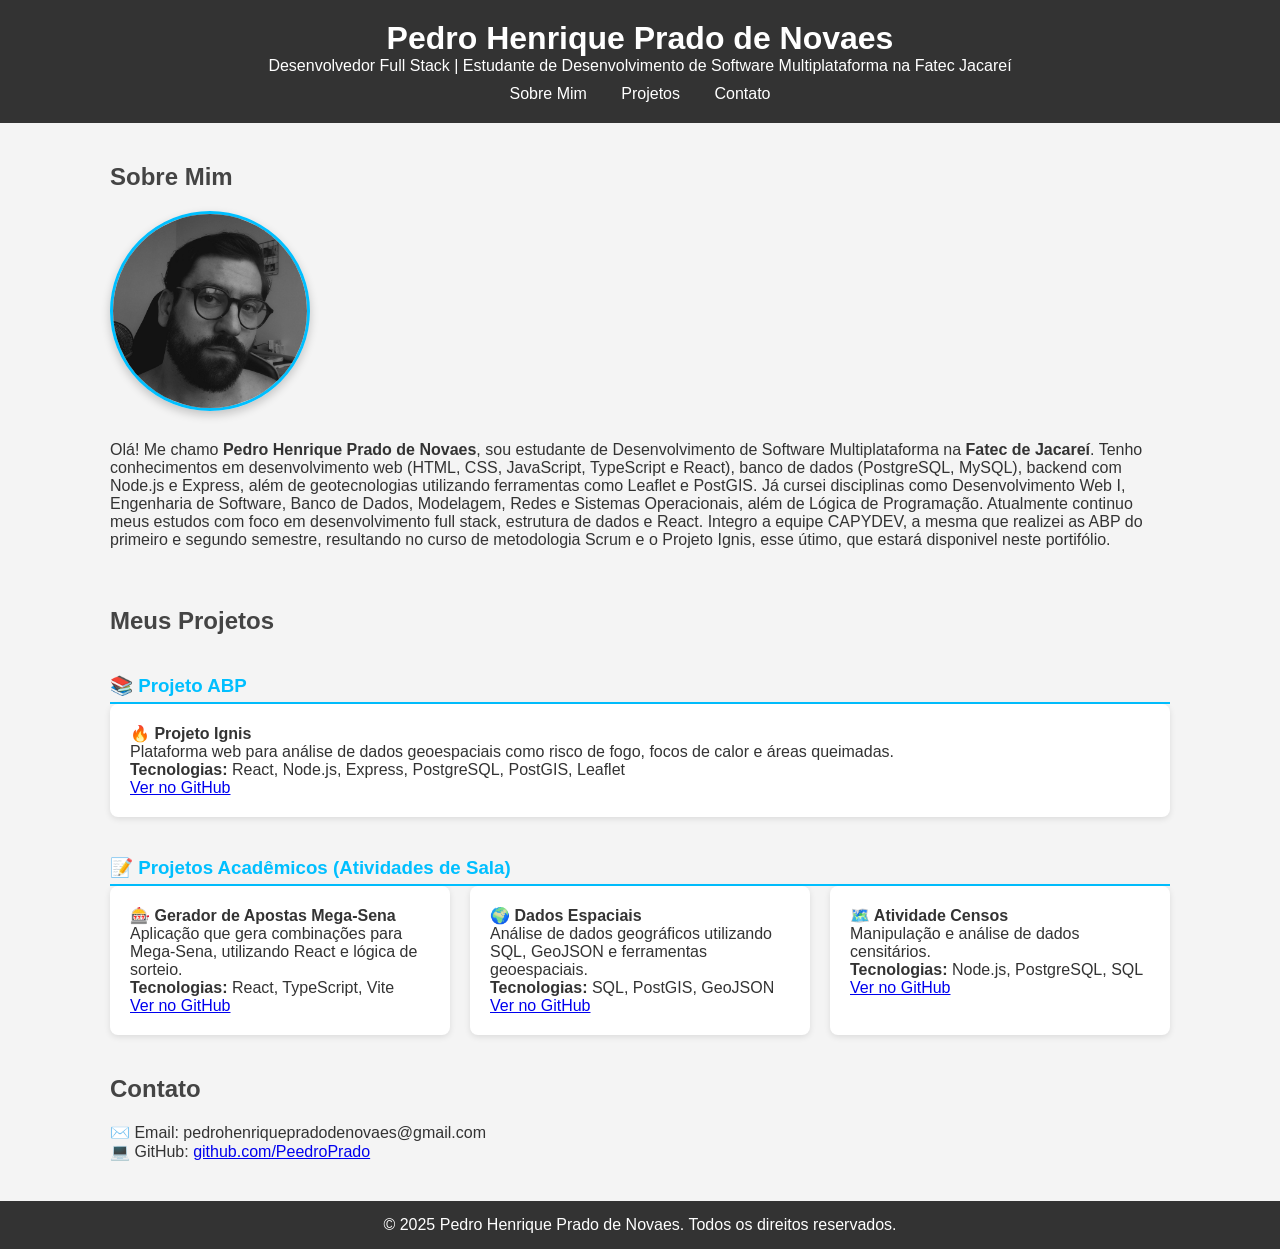
==== docs/src/index.html @ 32a962c7 "Add files via upload" ====
<!DOCTYPE html>
<html lang="pt-br">
<head>
    <meta charset="UTF-8">
    <meta name="viewport" content="width=device-width, initial-scale=1.0">
    <title>Portfólio - Pedro Henrique Prado</title>
    <link rel="stylesheet" href="style.css">
</head>
<body>

    <header>
        <div class="container">
            <h1>Pedro Henrique Prado de Novaes</h1>
            <p>Desenvolvedor Full Stack | Estudante de Desenvolvimento de Software Multiplataforma na Fatec Jacareí</p>
            <nav>
                <ul>
                    <li><a href="#sobre">Sobre Mim</a></li>
                    <li><a href="#projetos">Projetos</a></li>
                    <li><a href="#contato">Contato</a></li>
                </ul>
            </nav>
        </div>
    </header>

    <section id="sobre" class="container">
    <h2>Sobre Mim</h2>
    <div class="sobre-content">
        <img src="../imagens/pedro.jpg" alt="Foto de Pedro Henrique Prado" class="minha-foto">
        <div>
            <p>
                Olá! Me chamo <strong>Pedro Henrique Prado de Novaes</strong>, sou estudante de Desenvolvimento de Software Multiplataforma na <strong>Fatec de Jacareí</strong>.
                Tenho conhecimentos em desenvolvimento web (HTML, CSS, JavaScript, TypeScript e React), banco de dados (PostgreSQL, MySQL), backend com Node.js e Express, além de geotecnologias utilizando ferramentas como Leaflet e PostGIS.
                Já cursei disciplinas como Desenvolvimento Web I, Engenharia de Software, Banco de Dados, Modelagem, Redes e Sistemas Operacionais, além de Lógica de Programação. Atualmente continuo meus estudos com foco em desenvolvimento full stack, estrutura de dados e React.
                Integro a equipe CAPYDEV, a mesma que realizei as ABP do primeiro e segundo semestre, resultando  no curso de metodologia Scrum e o Projeto Ignis, esse útimo, que estará disponivel neste portifólio.
            </p>  
            <br> 
           
        </div>
    </div>
</section>

   <section id="projetos" class="container">
    <h2>Meus Projetos</h2>

    <!-- ABP -->
    <h3>📚 Projeto ABP</h3>
    <div class="projetos-grid">
        <div class="projeto">
            <h4>🔥 Projeto Ignis</h4>
            <p>Plataforma web para análise de dados geoespaciais como risco de fogo, focos de calor e áreas queimadas.</p>
            <p><strong>Tecnologias:</strong> React, Node.js, Express, PostgreSQL, PostGIS, Leaflet</p>
            <a href="https://github.com/Capydev-jac/Projeto-Ignis" target="_blank">Ver no GitHub</a>
        </div>
    </div>

    <!-- Projetos Acadêmicos - Atividades -->
    <h3>📝 Projetos Acadêmicos (Atividades de Sala)</h3>
    <div class="projetos-grid">
        <div class="projeto">
            <h4>🎰 Gerador de Apostas Mega-Sena</h4>
            <p>Aplicação que gera combinações para Mega-Sena, utilizando React e lógica de sorteio.</p>
            <p><strong>Tecnologias:</strong> React, TypeScript, Vite</p>
            <a href="https://github.com/PeedroPrado/ServerHTTP/tree/main/megasena" target="_blank">Ver no GitHub</a>
        </div>

        <div class="projeto">
            <h4>🌍 Dados Espaciais</h4>
            <p>Análise de dados geográficos utilizando SQL, GeoJSON e ferramentas geoespaciais.</p>
            <p><strong>Tecnologias:</strong> SQL, PostGIS, GeoJSON</p>
            <a href="https://github.com/PeedroPrado/DadosEspaciais" target="_blank">Ver no GitHub</a>
        </div>

        <div class="projeto">
            <h4>🗺️ Atividade Censos</h4>
            <p>Manipulação e análise de dados censitários.</p>
            <p><strong>Tecnologias:</strong> Node.js, PostgreSQL, SQL</p>
            <a href="https://github.com/PeedroPrado/Censos" target="_blank">Ver no GitHub</a>
        </div>
    </div>
</section>

    <section id="contato" class="container">
        <h2>Contato</h2>
        <p>✉️ Email: pedrohenriquepradodenovaes@gmail.com</p>
        <p>💻 GitHub: <a href="https://github.com/PeedroPrado" target="_blank">github.com/PeedroPrado</a></p>
    </section>

    <footer>
        <p>&copy; 2025 Pedro Henrique Prado de Novaes. Todos os direitos reservados.</p>
    </footer>

    <script src="script.js"></script>
</body>
</html>
---- docs/src/style.css ----
* {
    margin: 0;
    padding: 0;
    box-sizing: border-box;
}

body {
    font-family: Arial, sans-serif;
    background-color: #f4f4f4;
    color: #333;
}

header {
    background-color: #333;
    color: white;
    padding: 20px 0;
}

header .container {
    max-width: 1100px;
    margin: 0 auto;
    text-align: center;
}

nav ul {
    list-style: none;
    margin-top: 10px;
}

nav ul li {
    display: inline;
    margin: 0 15px;
}

nav ul li a {
    color: white;
    text-decoration: none;
}

nav ul li a:hover {
    text-decoration: underline;
}

.container {
    max-width: 1100px;
    margin: 40px auto;
    padding: 0 20px;
}

h2 {
    margin-bottom: 20px;
    color: #444;
}

.projetos-grid {
    display: grid;
    grid-template-columns: repeat(auto-fit, minmax(280px, 1fr));
    gap: 20px;
}

.projeto {
    background-color: white;
    padding: 20px;
    border-radius: 8px;
    box-shadow: 0 2px 6px rgba(0,0,0,0.1);
}

footer {
    background-color: #333;
    color: white;
    text-align: center;
    padding: 15px 0;
    margin-top: 40px;
}
.sobre-content {
    display: flex;
    align-items: center;
    gap: 30px;
    flex-wrap: wrap;
}

.minha-foto {
    width: 200px;
    height: 200px;
    border-radius: 100%;
    object-fit: cover;
    border: 3px solid #00bfff;
    box-shadow: 0 4px 10px rgba(0,0,0,0.2);
}
#projetos h3 {
    margin-top: 40px;
    color: #00bfff;
    border-bottom: 2px solid #00bfff;
    padding-bottom: 5px;
}
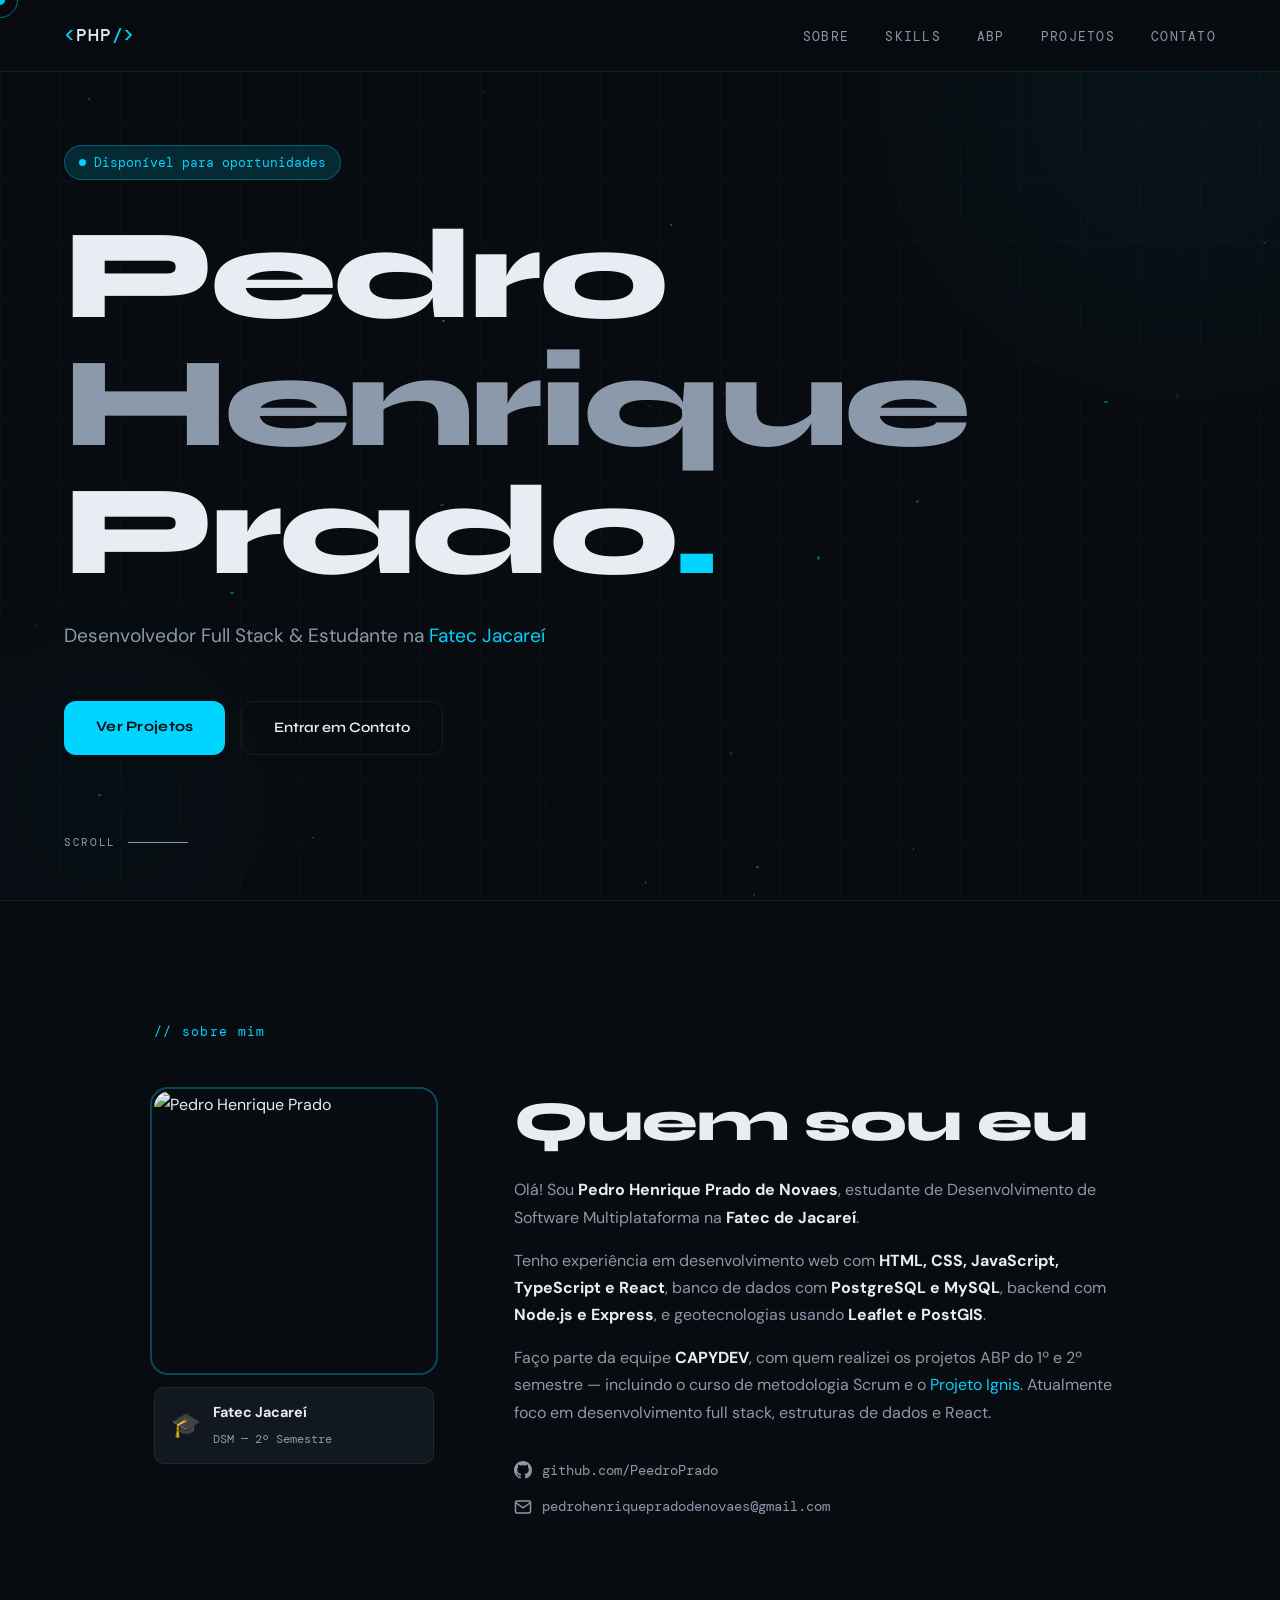
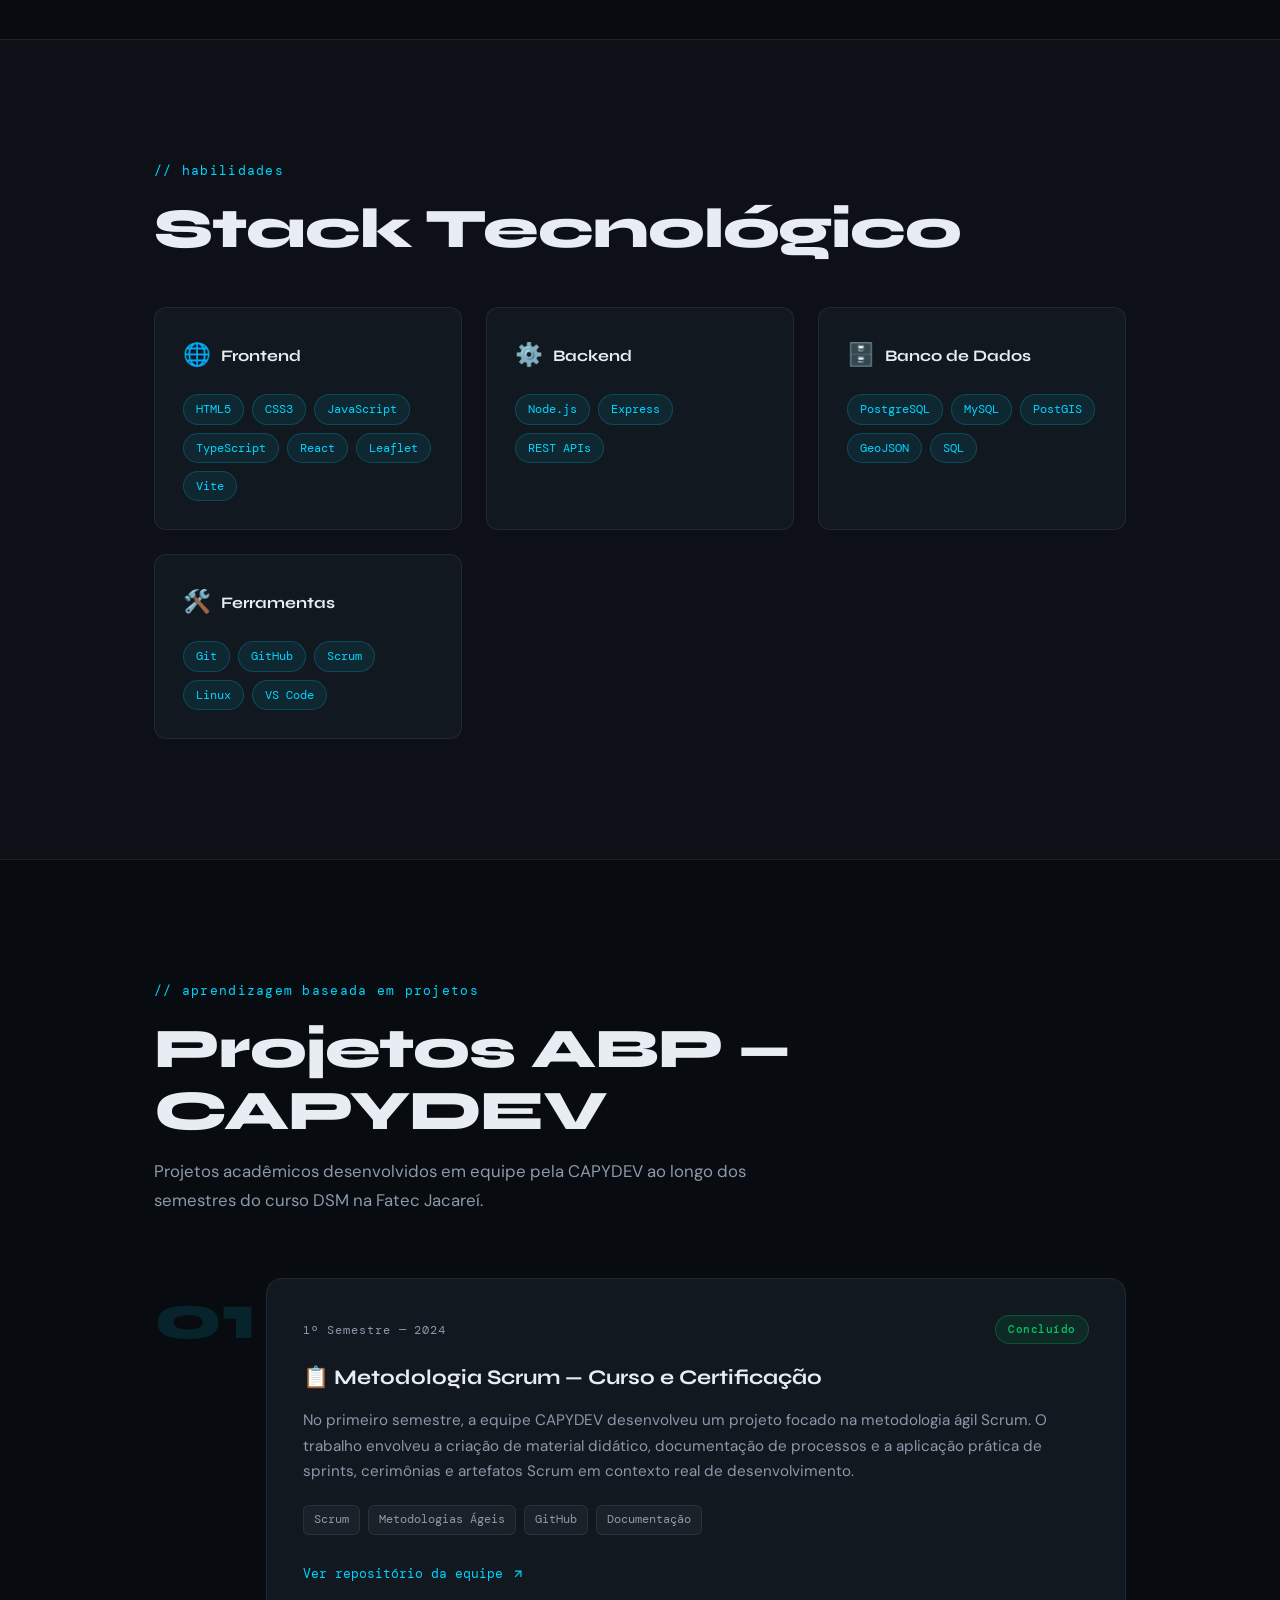
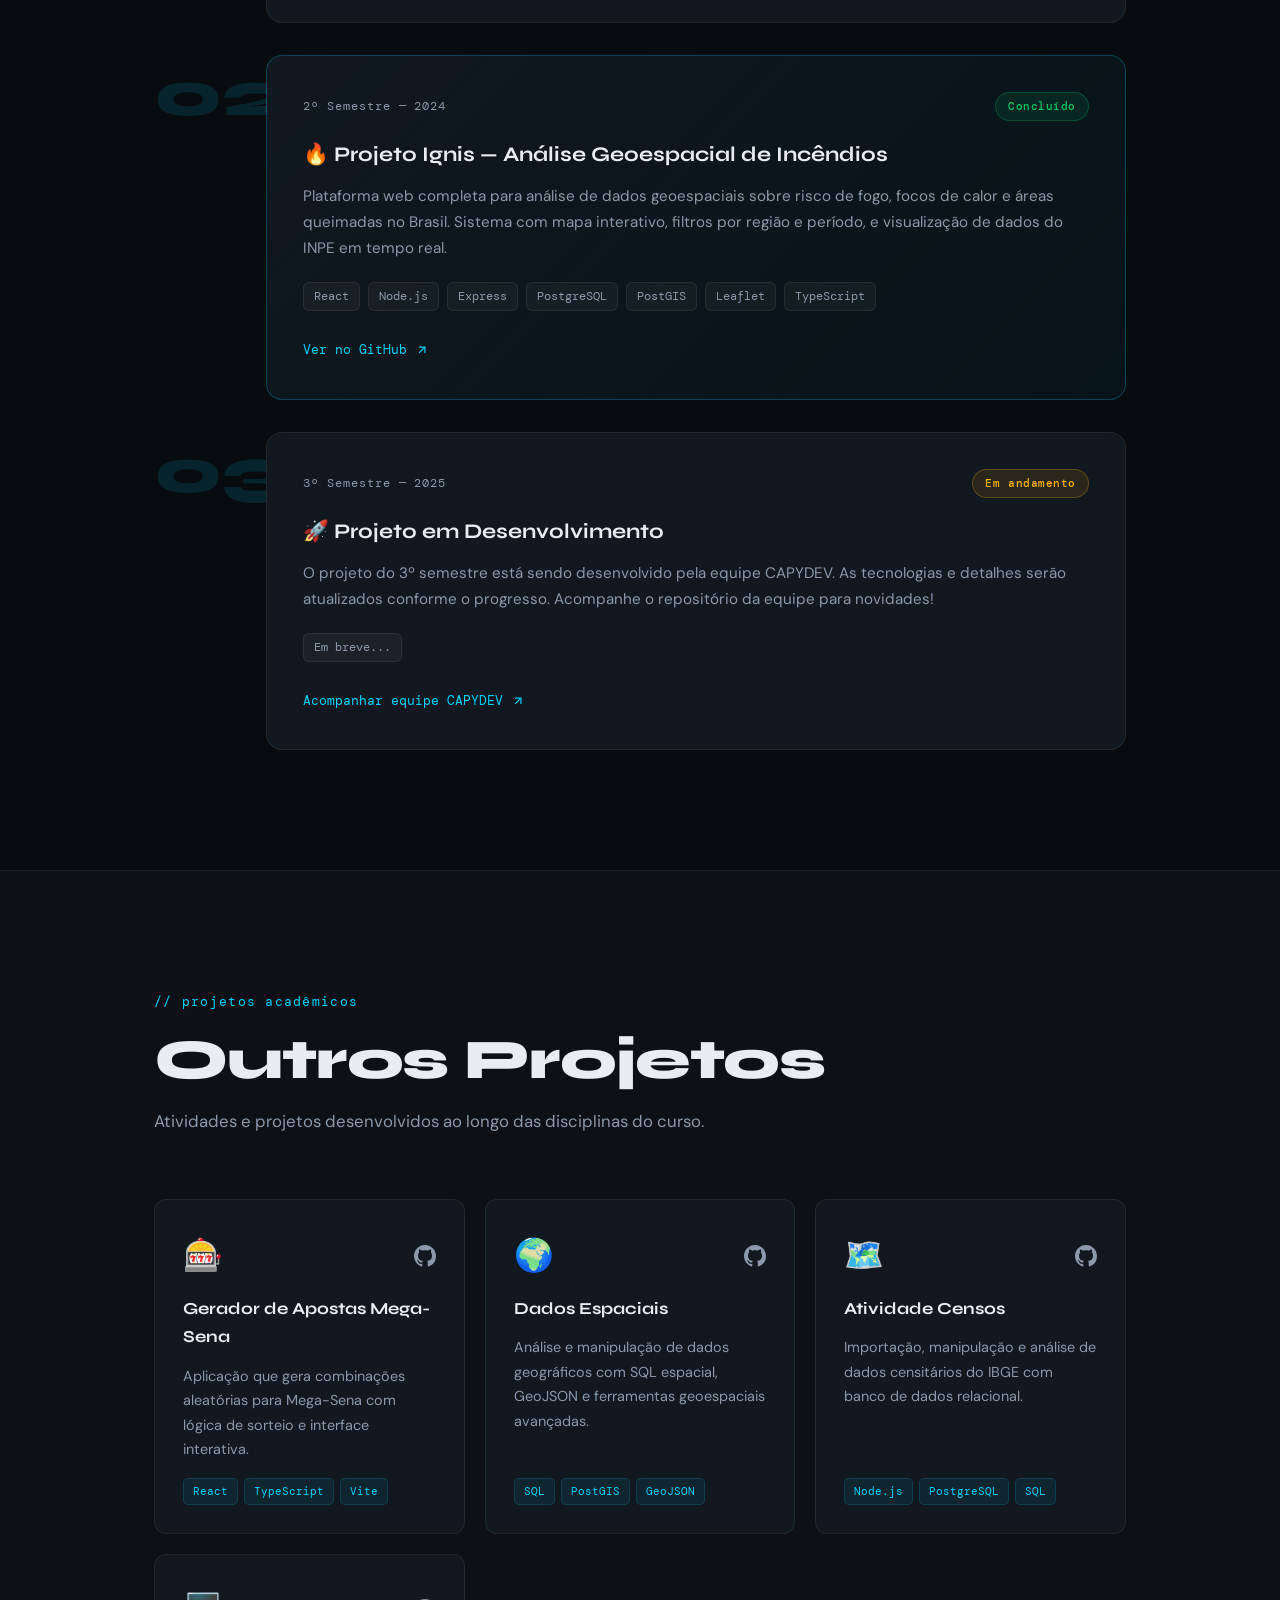
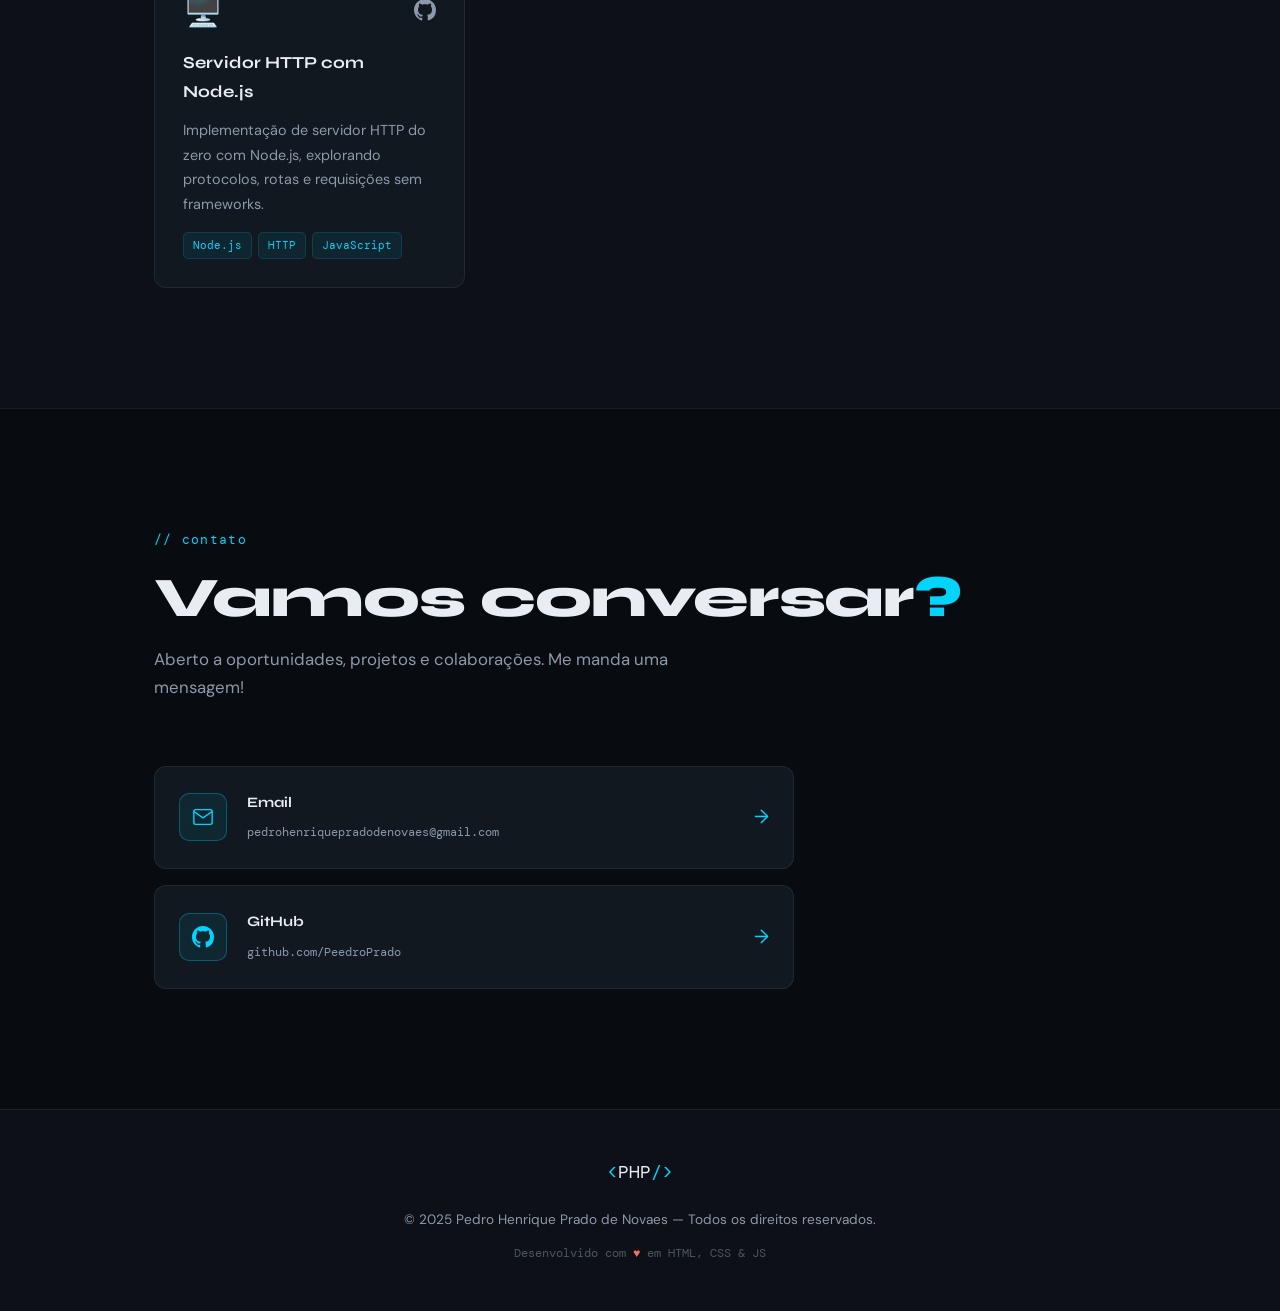
==== commit 8fd80afa: "Add files via upload" ====
--- a/docs/src/index.html
+++ b/docs/src/index.html
@@ -1,94 +1,400 @@
-<!DOCTYPE html>
-<html lang="pt-br">
-<head>
-    <meta charset="UTF-8">
-    <meta name="viewport" content="width=device-width, initial-scale=1.0">
-    <title>Portfólio - Pedro Henrique Prado</title>
-    <link rel="stylesheet" href="style.css">
-</head>
-<body>
-
-    <header>
-        <div class="container">
-            <h1>Pedro Henrique Prado de Novaes</h1>
-            <p>Desenvolvedor Full Stack | Estudante de Desenvolvimento de Software Multiplataforma na Fatec Jacareí</p>
-            <nav>
-                <ul>
-                    <li><a href="#sobre">Sobre Mim</a></li>
-                    <li><a href="#projetos">Projetos</a></li>
-                    <li><a href="#contato">Contato</a></li>
-                </ul>
-            </nav>
-        </div>
-    </header>
-
-    <section id="sobre" class="container">
-    <h2>Sobre Mim</h2>
-    <div class="sobre-content">
-        <img src="../imagens/pedro.jpg" alt="Foto de Pedro Henrique Prado" class="minha-foto">
-        <div>
-            <p>
-                Olá! Me chamo <strong>Pedro Henrique Prado de Novaes</strong>, sou estudante de Desenvolvimento de Software Multiplataforma na <strong>Fatec de Jacareí</strong>.
-                Tenho conhecimentos em desenvolvimento web (HTML, CSS, JavaScript, TypeScript e React), banco de dados (PostgreSQL, MySQL), backend com Node.js e Express, além de geotecnologias utilizando ferramentas como Leaflet e PostGIS.
-                Já cursei disciplinas como Desenvolvimento Web I, Engenharia de Software, Banco de Dados, Modelagem, Redes e Sistemas Operacionais, além de Lógica de Programação. Atualmente continuo meus estudos com foco em desenvolvimento full stack, estrutura de dados e React.
-                Integro a equipe CAPYDEV, a mesma que realizei as ABP do primeiro e segundo semestre, resultando  no curso de metodologia Scrum e o Projeto Ignis, esse útimo, que estará disponivel neste portifólio.
-            </p>  
-            <br> 
-           
-        </div>
-    </div>
-</section>
-
-   <section id="projetos" class="container">
-    <h2>Meus Projetos</h2>
-
-    <!-- ABP -->
-    <h3>📚 Projeto ABP</h3>
-    <div class="projetos-grid">
-        <div class="projeto">
-            <h4>🔥 Projeto Ignis</h4>
-            <p>Plataforma web para análise de dados geoespaciais como risco de fogo, focos de calor e áreas queimadas.</p>
-            <p><strong>Tecnologias:</strong> React, Node.js, Express, PostgreSQL, PostGIS, Leaflet</p>
-            <a href="https://github.com/Capydev-jac/Projeto-Ignis" target="_blank">Ver no GitHub</a>
-        </div>
-    </div>
-
-    <!-- Projetos Acadêmicos - Atividades -->
-    <h3>📝 Projetos Acadêmicos (Atividades de Sala)</h3>
-    <div class="projetos-grid">
-        <div class="projeto">
-            <h4>🎰 Gerador de Apostas Mega-Sena</h4>
-            <p>Aplicação que gera combinações para Mega-Sena, utilizando React e lógica de sorteio.</p>
-            <p><strong>Tecnologias:</strong> React, TypeScript, Vite</p>
-            <a href="https://github.com/PeedroPrado/ServerHTTP/tree/main/megasena" target="_blank">Ver no GitHub</a>
-        </div>
-
-        <div class="projeto">
-            <h4>🌍 Dados Espaciais</h4>
-            <p>Análise de dados geográficos utilizando SQL, GeoJSON e ferramentas geoespaciais.</p>
-            <p><strong>Tecnologias:</strong> SQL, PostGIS, GeoJSON</p>
-            <a href="https://github.com/PeedroPrado/DadosEspaciais" target="_blank">Ver no GitHub</a>
-        </div>
-
-        <div class="projeto">
-            <h4>🗺️ Atividade Censos</h4>
-            <p>Manipulação e análise de dados censitários.</p>
-            <p><strong>Tecnologias:</strong> Node.js, PostgreSQL, SQL</p>
-            <a href="https://github.com/PeedroPrado/Censos" target="_blank">Ver no GitHub</a>
-        </div>
-    </div>
-</section>
-
-    <section id="contato" class="container">
-        <h2>Contato</h2>
-        <p>✉️ Email: pedrohenriquepradodenovaes@gmail.com</p>
-        <p>💻 GitHub: <a href="https://github.com/PeedroPrado" target="_blank">github.com/PeedroPrado</a></p>
-    </section>
-
-    <footer>
-        <p>&copy; 2025 Pedro Henrique Prado de Novaes. Todos os direitos reservados.</p>
-    </footer>
-
-    <script src="script.js"></script>
-</body>
-</html>
+<!DOCTYPE html>
+<html lang="pt-br">
+<head>
+    <meta charset="UTF-8">
+    <meta name="viewport" content="width=device-width, initial-scale=1.0">
+    <title>Pedro Henrique Prado — Dev Portfolio</title>
+    <link rel="preconnect" href="https://fonts.googleapis.com">
+    <link href="https://fonts.googleapis.com/css2?family=Syne:wght@400;600;700;800&family=DM+Mono:ital,wght@0,400;0,500;1,400&family=DM+Sans:wght@300;400;500&display=swap" rel="stylesheet">
+    <link rel="stylesheet" href="style.css">
+</head>
+<body>
+
+    <!-- Cursor personalizado -->
+    <div class="cursor"></div>
+    <div class="cursor-follower"></div>
+
+    <!-- Navbar -->
+    <nav class="navbar" id="navbar">
+        <div class="nav-logo">
+            <span class="logo-bracket">&lt;</span>PHP<span class="logo-bracket">/&gt;</span>
+        </div>
+        <ul class="nav-links">
+            <li><a href="#sobre" class="nav-link">Sobre</a></li>
+            <li><a href="#habilidades" class="nav-link">Skills</a></li>
+            <li><a href="#abp" class="nav-link">ABP</a></li>
+            <li><a href="#projetos" class="nav-link">Projetos</a></li>
+            <li><a href="#contato" class="nav-link">Contato</a></li>
+        </ul>
+        <button class="menu-toggle" id="menuToggle">
+            <span></span><span></span><span></span>
+        </button>
+    </nav>
+
+    <!-- Hero -->
+    <section class="hero" id="home">
+        <div class="hero-bg">
+            <div class="grid-lines"></div>
+            <div class="glow glow-1"></div>
+            <div class="glow glow-2"></div>
+        </div>
+        <div class="hero-content">
+            <div class="hero-tag reveal">
+                <span class="tag-dot"></span> Disponível para oportunidades
+            </div>
+            <h1 class="hero-title reveal">
+                <span class="line-1">Pedro</span>
+                <span class="line-2">Henrique</span>
+                <span class="line-3">Prado<span class="accent">.</span></span>
+            </h1>
+            <p class="hero-subtitle reveal">
+                Desenvolvedor Full Stack &amp; Estudante na <em>Fatec Jacareí</em>
+            </p>
+            <div class="hero-cta reveal">
+                <a href="#projetos" class="btn-primary">Ver Projetos</a>
+                <a href="#contato" class="btn-secondary">Entrar em Contato</a>
+            </div>
+        </div>
+        <div class="hero-scroll">
+            <span>scroll</span>
+            <div class="scroll-line"></div>
+        </div>
+    </section>
+
+    <!-- Sobre -->
+    <section id="sobre" class="section sobre-section">
+        <div class="container">
+            <div class="section-label reveal">// sobre mim</div>
+            <div class="sobre-grid">
+                <div class="sobre-img-wrapper reveal">
+                    <div class="img-frame">
+                        <img src="imagens/pedro.jpg" alt="Pedro Henrique Prado" class="sobre-foto">
+                        <div class="img-border"></div>
+                    </div>
+                    <div class="sobre-badge">
+                        <span class="badge-icon">🎓</span>
+                        <div>
+                            <strong>Fatec Jacareí</strong>
+                            <small>DSM — 2º Semestre</small>
+                        </div>
+                    </div>
+                </div>
+                <div class="sobre-text reveal">
+                    <h2 class="section-title">Quem sou eu</h2>
+                    <p>
+                        Olá! Sou <strong>Pedro Henrique Prado de Novaes</strong>, estudante de 
+                        Desenvolvimento de Software Multiplataforma na <strong>Fatec de Jacareí</strong>.
+                    </p>
+                    <p>
+                        Tenho experiência em desenvolvimento web com <strong>HTML, CSS, JavaScript, TypeScript e React</strong>, 
+                        banco de dados com <strong>PostgreSQL e MySQL</strong>, backend com <strong>Node.js e Express</strong>, 
+                        e geotecnologias usando <strong>Leaflet e PostGIS</strong>.
+                    </p>
+                    <p>
+                        Faço parte da equipe <strong>CAPYDEV</strong>, com quem realizei os projetos ABP do 
+                        1º e 2º semestre — incluindo o curso de metodologia Scrum e o <em>Projeto Ignis</em>.
+                        Atualmente foco em desenvolvimento full stack, estruturas de dados e React.
+                    </p>
+                    <div class="sobre-links">
+                        <a href="https://github.com/PeedroPrado" target="_blank" class="icon-link">
+                            <svg viewBox="0 0 24 24" fill="currentColor"><path d="M12 0C5.37 0 0 5.37 0 12c0 5.31 3.435 9.795 8.205 11.385.6.105.825-.255.825-.57 0-.285-.015-1.23-.015-2.235-3.015.555-3.795-.735-4.035-1.41-.135-.345-.72-1.41-1.23-1.695-.42-.225-1.02-.78-.015-.795.945-.015 1.62.87 1.845 1.23 1.08 1.815 2.805 1.305 3.495.99.105-.78.42-1.305.765-1.605-2.67-.3-5.46-1.335-5.46-5.925 0-1.305.465-2.385 1.23-3.225-.12-.3-.54-1.53.12-3.18 0 0 1.005-.315 3.3 1.23.96-.27 1.98-.405 3-.405s2.04.135 3 .405c2.295-1.56 3.3-1.23 3.3-1.23.66 1.65.24 2.88.12 3.18.765.84 1.23 1.905 1.23 3.225 0 4.605-2.805 5.625-5.475 5.925.435.375.81 1.095.81 2.22 0 1.605-.015 2.895-.015 3.3 0 .315.225.69.825.57A12.02 12.02 0 0024 12c0-6.63-5.37-12-12-12z"/></svg>
+                            github.com/PeedroPrado
+                        </a>
+                        <a href="mailto:pedrohenriquepradodenovaes@gmail.com" class="icon-link">
+                            <svg viewBox="0 0 24 24" fill="none" stroke="currentColor" stroke-width="2"><path d="M4 4h16c1.1 0 2 .9 2 2v12c0 1.1-.9 2-2 2H4c-1.1 0-2-.9-2-2V6c0-1.1.9-2 2-2z"/><polyline points="22,6 12,13 2,6"/></svg>
+                            pedrohenriquepradodenovaes@gmail.com
+                        </a>
+                    </div>
+                </div>
+            </div>
+        </div>
+    </section>
+
+    <!-- Skills -->
+    <section id="habilidades" class="section skills-section">
+        <div class="container">
+            <div class="section-label reveal">// habilidades</div>
+            <h2 class="section-title reveal">Stack Tecnológico</h2>
+            <div class="skills-grid">
+                <div class="skill-category reveal">
+                    <div class="skill-cat-header">
+                        <span class="skill-cat-icon">🌐</span>
+                        <h3>Frontend</h3>
+                    </div>
+                    <div class="skill-tags">
+                        <span class="skill-tag">HTML5</span>
+                        <span class="skill-tag">CSS3</span>
+                        <span class="skill-tag">JavaScript</span>
+                        <span class="skill-tag">TypeScript</span>
+                        <span class="skill-tag">React</span>
+                        <span class="skill-tag">Leaflet</span>
+                        <span class="skill-tag">Vite</span>
+                    </div>
+                </div>
+                <div class="skill-category reveal">
+                    <div class="skill-cat-header">
+                        <span class="skill-cat-icon">⚙️</span>
+                        <h3>Backend</h3>
+                    </div>
+                    <div class="skill-tags">
+                        <span class="skill-tag">Node.js</span>
+                        <span class="skill-tag">Express</span>
+                        <span class="skill-tag">REST APIs</span>
+                    </div>
+                </div>
+                <div class="skill-category reveal">
+                    <div class="skill-cat-header">
+                        <span class="skill-cat-icon">🗄️</span>
+                        <h3>Banco de Dados</h3>
+                    </div>
+                    <div class="skill-tags">
+                        <span class="skill-tag">PostgreSQL</span>
+                        <span class="skill-tag">MySQL</span>
+                        <span class="skill-tag">PostGIS</span>
+                        <span class="skill-tag">GeoJSON</span>
+                        <span class="skill-tag">SQL</span>
+                    </div>
+                </div>
+                <div class="skill-category reveal">
+                    <div class="skill-cat-header">
+                        <span class="skill-cat-icon">🛠️</span>
+                        <h3>Ferramentas</h3>
+                    </div>
+                    <div class="skill-tags">
+                        <span class="skill-tag">Git</span>
+                        <span class="skill-tag">GitHub</span>
+                        <span class="skill-tag">Scrum</span>
+                        <span class="skill-tag">Linux</span>
+                        <span class="skill-tag">VS Code</span>
+                    </div>
+                </div>
+            </div>
+        </div>
+    </section>
+
+    <!-- ABP -->
+    <section id="abp" class="section abp-section">
+        <div class="container">
+            <div class="section-label reveal">// aprendizagem baseada em projetos</div>
+            <h2 class="section-title reveal">Projetos ABP — CAPYDEV</h2>
+            <p class="section-desc reveal">Projetos acadêmicos desenvolvidos em equipe pela CAPYDEV ao longo dos semestres do curso DSM na Fatec Jacareí.</p>
+
+            <div class="abp-timeline">
+
+                <!-- ABP 1 -->
+                <div class="abp-item reveal">
+                    <div class="abp-number">01</div>
+                    <div class="abp-card">
+                        <div class="abp-card-header">
+                            <div class="abp-semester">1º Semestre — 2024</div>
+                            <div class="abp-status status-done">Concluído</div>
+                        </div>
+                        <h3 class="abp-title">📋 Metodologia Scrum — Curso e Certificação</h3>
+                        <p class="abp-desc">
+                            No primeiro semestre, a equipe CAPYDEV desenvolveu um projeto focado na metodologia ágil Scrum. 
+                            O trabalho envolveu a criação de material didático, documentação de processos e a aplicação prática 
+                            de sprints, cerimônias e artefatos Scrum em contexto real de desenvolvimento.
+                        </p>
+                        <div class="abp-tech">
+                            <span>Scrum</span>
+                            <span>Metodologias Ágeis</span>
+                            <span>GitHub</span>
+                            <span>Documentação</span>
+                        </div>
+                        <a href="https://github.com/Capydev-jac" target="_blank" class="abp-link">
+                            Ver repositório da equipe
+                            <svg viewBox="0 0 24 24" fill="none" stroke="currentColor" stroke-width="2"><line x1="7" y1="17" x2="17" y2="7"/><polyline points="7 7 17 7 17 17"/></svg>
+                        </a>
+                    </div>
+                </div>
+
+                <!-- ABP 2 -->
+                <div class="abp-item reveal">
+                    <div class="abp-number">02</div>
+                    <div class="abp-card abp-featured">
+                        <div class="abp-card-header">
+                            <div class="abp-semester">2º Semestre — 2024</div>
+                            <div class="abp-status status-done">Concluído</div>
+                        </div>
+                        <h3 class="abp-title">🔥 Projeto Ignis — Análise Geoespacial de Incêndios</h3>
+                        <p class="abp-desc">
+                            Plataforma web completa para análise de dados geoespaciais sobre risco de fogo, focos de calor 
+                            e áreas queimadas no Brasil. Sistema com mapa interativo, filtros por região e período, 
+                            e visualização de dados do INPE em tempo real.
+                        </p>
+                        <div class="abp-tech">
+                            <span>React</span>
+                            <span>Node.js</span>
+                            <span>Express</span>
+                            <span>PostgreSQL</span>
+                            <span>PostGIS</span>
+                            <span>Leaflet</span>
+                            <span>TypeScript</span>
+                        </div>
+                        <a href="https://github.com/Capydev-jac/Projeto-Ignis" target="_blank" class="abp-link">
+                            Ver no GitHub
+                            <svg viewBox="0 0 24 24" fill="none" stroke="currentColor" stroke-width="2"><line x1="7" y1="17" x2="17" y2="7"/><polyline points="7 7 17 7 17 17"/></svg>
+                        </a>
+                    </div>
+                </div>
+
+                <!-- ABP 3 -->
+                <div class="abp-item reveal">
+                    <div class="abp-number">03</div>
+                    <div class="abp-card">
+                        <div class="abp-card-header">
+                            <div class="abp-semester">3º Semestre — 2025</div>
+                            <div class="abp-status status-progress">Em andamento</div>
+                        </div>
+                        <h3 class="abp-title">🚀 Projeto em Desenvolvimento</h3>
+                        <p class="abp-desc">
+                            O projeto do 3º semestre está sendo desenvolvido pela equipe CAPYDEV. 
+                            As tecnologias e detalhes serão atualizados conforme o progresso. 
+                            Acompanhe o repositório da equipe para novidades!
+                        </p>
+                        <div class="abp-tech">
+                            <span>Em breve...</span>
+                        </div>
+                        <a href="https://github.com/Capydev-jac" target="_blank" class="abp-link">
+                            Acompanhar equipe CAPYDEV
+                            <svg viewBox="0 0 24 24" fill="none" stroke="currentColor" stroke-width="2"><line x1="7" y1="17" x2="17" y2="7"/><polyline points="7 7 17 7 17 17"/></svg>
+                        </a>
+                    </div>
+                </div>
+
+            </div>
+        </div>
+    </section>
+
+    <!-- Outros Projetos -->
+    <section id="projetos" class="section projetos-section">
+        <div class="container">
+            <div class="section-label reveal">// projetos acadêmicos</div>
+            <h2 class="section-title reveal">Outros Projetos</h2>
+            <p class="section-desc reveal">Atividades e projetos desenvolvidos ao longo das disciplinas do curso.</p>
+
+            <div class="projetos-grid">
+
+                <div class="projeto-card reveal">
+                    <div class="projeto-card-top">
+                        <span class="projeto-icon">🎰</span>
+                        <div class="projeto-links">
+                            <a href="https://github.com/PeedroPrado/ServerHTTP/tree/main/megasena" target="_blank" title="GitHub">
+                                <svg viewBox="0 0 24 24" fill="currentColor"><path d="M12 0C5.37 0 0 5.37 0 12c0 5.31 3.435 9.795 8.205 11.385.6.105.825-.255.825-.57 0-.285-.015-1.23-.015-2.235-3.015.555-3.795-.735-4.035-1.41-.135-.345-.72-1.41-1.23-1.695-.42-.225-1.02-.78-.015-.795.945-.015 1.62.87 1.845 1.23 1.08 1.815 2.805 1.305 3.495.99.105-.78.42-1.305.765-1.605-2.67-.3-5.46-1.335-5.46-5.925 0-1.305.465-2.385 1.23-3.225-.12-.3-.54-1.53.12-3.18 0 0 1.005-.315 3.3 1.23.96-.27 1.98-.405 3-.405s2.04.135 3 .405c2.295-1.56 3.3-1.23 3.3-1.23.66 1.65.24 2.88.12 3.18.765.84 1.23 1.905 1.23 3.225 0 4.605-2.805 5.625-5.475 5.925.435.375.81 1.095.81 2.22 0 1.605-.015 2.895-.015 3.3 0 .315.225.69.825.57A12.02 12.02 0 0024 12c0-6.63-5.37-12-12-12z"/></svg>
+                            </a>
+                        </div>
+                    </div>
+                    <h3>Gerador de Apostas Mega-Sena</h3>
+                    <p>Aplicação que gera combinações aleatórias para Mega-Sena com lógica de sorteio e interface interativa.</p>
+                    <div class="projeto-tech">
+                        <span>React</span>
+                        <span>TypeScript</span>
+                        <span>Vite</span>
+                    </div>
+                </div>
+
+                <div class="projeto-card reveal">
+                    <div class="projeto-card-top">
+                        <span class="projeto-icon">🌍</span>
+                        <div class="projeto-links">
+                            <a href="https://github.com/PeedroPrado/DadosEspaciais" target="_blank" title="GitHub">
+                                <svg viewBox="0 0 24 24" fill="currentColor"><path d="M12 0C5.37 0 0 5.37 0 12c0 5.31 3.435 9.795 8.205 11.385.6.105.825-.255.825-.57 0-.285-.015-1.23-.015-2.235-3.015.555-3.795-.735-4.035-1.41-.135-.345-.72-1.41-1.23-1.695-.42-.225-1.02-.78-.015-.795.945-.015 1.62.87 1.845 1.23 1.08 1.815 2.805 1.305 3.495.99.105-.78.42-1.305.765-1.605-2.67-.3-5.46-1.335-5.46-5.925 0-1.305.465-2.385 1.23-3.225-.12-.3-.54-1.53.12-3.18 0 0 1.005-.315 3.3 1.23.96-.27 1.98-.405 3-.405s2.04.135 3 .405c2.295-1.56 3.3-1.23 3.3-1.23.66 1.65.24 2.88.12 3.18.765.84 1.23 1.905 1.23 3.225 0 4.605-2.805 5.625-5.475 5.925.435.375.81 1.095.81 2.22 0 1.605-.015 2.895-.015 3.3 0 .315.225.69.825.57A12.02 12.02 0 0024 12c0-6.63-5.37-12-12-12z"/></svg>
+                            </a>
+                        </div>
+                    </div>
+                    <h3>Dados Espaciais</h3>
+                    <p>Análise e manipulação de dados geográficos com SQL espacial, GeoJSON e ferramentas geoespaciais avançadas.</p>
+                    <div class="projeto-tech">
+                        <span>SQL</span>
+                        <span>PostGIS</span>
+                        <span>GeoJSON</span>
+                    </div>
+                </div>
+
+                <div class="projeto-card reveal">
+                    <div class="projeto-card-top">
+                        <span class="projeto-icon">🗺️</span>
+                        <div class="projeto-links">
+                            <a href="https://github.com/PeedroPrado/Censos" target="_blank" title="GitHub">
+                                <svg viewBox="0 0 24 24" fill="currentColor"><path d="M12 0C5.37 0 0 5.37 0 12c0 5.31 3.435 9.795 8.205 11.385.6.105.825-.255.825-.57 0-.285-.015-1.23-.015-2.235-3.015.555-3.795-.735-4.035-1.41-.135-.345-.72-1.41-1.23-1.695-.42-.225-1.02-.78-.015-.795.945-.015 1.62.87 1.845 1.23 1.08 1.815 2.805 1.305 3.495.99.105-.78.42-1.305.765-1.605-2.67-.3-5.46-1.335-5.46-5.925 0-1.305.465-2.385 1.23-3.225-.12-.3-.54-1.53.12-3.18 0 0 1.005-.315 3.3 1.23.96-.27 1.98-.405 3-.405s2.04.135 3 .405c2.295-1.56 3.3-1.23 3.3-1.23.66 1.65.24 2.88.12 3.18.765.84 1.23 1.905 1.23 3.225 0 4.605-2.805 5.625-5.475 5.925.435.375.81 1.095.81 2.22 0 1.605-.015 2.895-.015 3.3 0 .315.225.69.825.57A12.02 12.02 0 0024 12c0-6.63-5.37-12-12-12z"/></svg>
+                            </a>
+                        </div>
+                    </div>
+                    <h3>Atividade Censos</h3>
+                    <p>Importação, manipulação e análise de dados censitários do IBGE com banco de dados relacional.</p>
+                    <div class="projeto-tech">
+                        <span>Node.js</span>
+                        <span>PostgreSQL</span>
+                        <span>SQL</span>
+                    </div>
+                </div>
+
+                <div class="projeto-card reveal">
+                    <div class="projeto-card-top">
+                        <span class="projeto-icon">🖥️</span>
+                        <div class="projeto-links">
+                            <a href="https://github.com/PeedroPrado" target="_blank" title="GitHub">
+                                <svg viewBox="0 0 24 24" fill="currentColor"><path d="M12 0C5.37 0 0 5.37 0 12c0 5.31 3.435 9.795 8.205 11.385.6.105.825-.255.825-.57 0-.285-.015-1.23-.015-2.235-3.015.555-3.795-.735-4.035-1.41-.135-.345-.72-1.41-1.23-1.695-.42-.225-1.02-.78-.015-.795.945-.015 1.62.87 1.845 1.23 1.08 1.815 2.805 1.305 3.495.99.105-.78.42-1.305.765-1.605-2.67-.3-5.46-1.335-5.46-5.925 0-1.305.465-2.385 1.23-3.225-.12-.3-.54-1.53.12-3.18 0 0 1.005-.315 3.3 1.23.96-.27 1.98-.405 3-.405s2.04.135 3 .405c2.295-1.56 3.3-1.23 3.3-1.23.66 1.65.24 2.88.12 3.18.765.84 1.23 1.905 1.23 3.225 0 4.605-2.805 5.625-5.475 5.925.435.375.81 1.095.81 2.22 0 1.605-.015 2.895-.015 3.3 0 .315.225.69.825.57A12.02 12.02 0 0024 12c0-6.63-5.37-12-12-12z"/></svg>
+                            </a>
+                        </div>
+                    </div>
+                    <h3>Servidor HTTP com Node.js</h3>
+                    <p>Implementação de servidor HTTP do zero com Node.js, explorando protocolos, rotas e requisições sem frameworks.</p>
+                    <div class="projeto-tech">
+                        <span>Node.js</span>
+                        <span>HTTP</span>
+                        <span>JavaScript</span>
+                    </div>
+                </div>
+
+            </div>
+        </div>
+    </section>
+
+    <!-- Contato -->
+    <section id="contato" class="section contato-section">
+        <div class="container">
+            <div class="section-label reveal">// contato</div>
+            <h2 class="section-title reveal">Vamos conversar<span class="accent">?</span></h2>
+            <p class="section-desc reveal">Aberto a oportunidades, projetos e colaborações. Me manda uma mensagem!</p>
+            <div class="contato-cards reveal">
+                <a href="mailto:pedrohenriquepradodenovaes@gmail.com" class="contato-card">
+                    <div class="contato-icon">
+                        <svg viewBox="0 0 24 24" fill="none" stroke="currentColor" stroke-width="1.5"><path d="M4 4h16c1.1 0 2 .9 2 2v12c0 1.1-.9 2-2 2H4c-1.1 0-2-.9-2-2V6c0-1.1.9-2 2-2z"/><polyline points="22,6 12,13 2,6"/></svg>
+                    </div>
+                    <div>
+                        <strong>Email</strong>
+                        <span>pedrohenriquepradodenovaes@gmail.com</span>
+                    </div>
+                    <div class="contato-arrow">→</div>
+                </a>
+                <a href="https://github.com/PeedroPrado" target="_blank" class="contato-card">
+                    <div class="contato-icon">
+                        <svg viewBox="0 0 24 24" fill="currentColor"><path d="M12 0C5.37 0 0 5.37 0 12c0 5.31 3.435 9.795 8.205 11.385.6.105.825-.255.825-.57 0-.285-.015-1.23-.015-2.235-3.015.555-3.795-.735-4.035-1.41-.135-.345-.72-1.41-1.23-1.695-.42-.225-1.02-.78-.015-.795.945-.015 1.62.87 1.845 1.23 1.08 1.815 2.805 1.305 3.495.99.105-.78.42-1.305.765-1.605-2.67-.3-5.46-1.335-5.46-5.925 0-1.305.465-2.385 1.23-3.225-.12-.3-.54-1.53.12-3.18 0 0 1.005-.315 3.3 1.23.96-.27 1.98-.405 3-.405s2.04.135 3 .405c2.295-1.56 3.3-1.23 3.3-1.23.66 1.65.24 2.88.12 3.18.765.84 1.23 1.905 1.23 3.225 0 4.605-2.805 5.625-5.475 5.925.435.375.81 1.095.81 2.22 0 1.605-.015 2.895-.015 3.3 0 .315.225.69.825.57A12.02 12.02 0 0024 12c0-6.63-5.37-12-12-12z"/></svg>
+                    </div>
+                    <div>
+                        <strong>GitHub</strong>
+                        <span>github.com/PeedroPrado</span>
+                    </div>
+                    <div class="contato-arrow">→</div>
+                </a>
+            </div>
+        </div>
+    </section>
+
+    <!-- Footer -->
+    <footer class="footer">
+        <div class="container">
+            <div class="footer-content">
+                <div class="footer-logo">
+                    <span class="logo-bracket">&lt;</span>PHP<span class="logo-bracket">/&gt;</span>
+                </div>
+                <p>© 2025 Pedro Henrique Prado de Novaes — Todos os direitos reservados.</p>
+                <p class="footer-built">Desenvolvido com <span class="heart">♥</span> em HTML, CSS &amp; JS</p>
+            </div>
+        </div>
+    </footer>
+
+    <script src="script.js"></script>
+</body>
+</html>
--- a/docs/src/style.css
+++ b/docs/src/style.css
@@ -1,95 +1,992 @@
-* {
-    margin: 0;
-    padding: 0;
-    box-sizing: border-box;
-}
-
-body {
-    font-family: Arial, sans-serif;
-    background-color: #f4f4f4;
-    color: #333;
-}
-
-header {
-    background-color: #333;
-    color: white;
-    padding: 20px 0;
-}
-
-header .container {
-    max-width: 1100px;
-    margin: 0 auto;
-    text-align: center;
-}
-
-nav ul {
-    list-style: none;
-    margin-top: 10px;
-}
-
-nav ul li {
-    display: inline;
-    margin: 0 15px;
-}
-
-nav ul li a {
-    color: white;
-    text-decoration: none;
-}
-
-nav ul li a:hover {
-    text-decoration: underline;
-}
-
-.container {
-    max-width: 1100px;
-    margin: 40px auto;
-    padding: 0 20px;
-}
-
-h2 {
-    margin-bottom: 20px;
-    color: #444;
-}
-
-.projetos-grid {
-    display: grid;
-    grid-template-columns: repeat(auto-fit, minmax(280px, 1fr));
-    gap: 20px;
-}
-
-.projeto {
-    background-color: white;
-    padding: 20px;
-    border-radius: 8px;
-    box-shadow: 0 2px 6px rgba(0,0,0,0.1);
-}
-
-footer {
-    background-color: #333;
-    color: white;
-    text-align: center;
-    padding: 15px 0;
-    margin-top: 40px;
-}
-.sobre-content {
-    display: flex;
-    align-items: center;
-    gap: 30px;
-    flex-wrap: wrap;
-}
-
-.minha-foto {
-    width: 200px;
-    height: 200px;
-    border-radius: 100%;
-    object-fit: cover;
-    border: 3px solid #00bfff;
-    box-shadow: 0 4px 10px rgba(0,0,0,0.2);
-}
-#projetos h3 {
-    margin-top: 40px;
-    color: #00bfff;
-    border-bottom: 2px solid #00bfff;
-    padding-bottom: 5px;
-}+/* ===== RESET & VARS ===== */
+*, *::before, *::after {
+    margin: 0;
+    padding: 0;
+    box-sizing: border-box;
+}
+
+:root {
+    --bg: #080c10;
+    --bg-2: #0d1117;
+    --bg-card: #111820;
+    --bg-card-hover: #162030;
+    --text: #e8edf3;
+    --text-muted: #8b99aa;
+    --accent: #00d4ff;
+    --accent-2: #0088cc;
+    --accent-glow: rgba(0, 212, 255, 0.15);
+    --border: rgba(255,255,255,0.07);
+    --border-accent: rgba(0, 212, 255, 0.3);
+    --font-display: 'Syne', sans-serif;
+    --font-mono: 'DM Mono', monospace;
+    --font-body: 'DM Sans', sans-serif;
+    --radius: 12px;
+    --transition: 0.3s cubic-bezier(0.4, 0, 0.2, 1);
+}
+
+html {
+    scroll-behavior: smooth;
+    scrollbar-width: thin;
+    scrollbar-color: var(--accent-2) var(--bg-2);
+}
+
+body {
+    background: var(--bg);
+    color: var(--text);
+    font-family: var(--font-body);
+    font-size: 16px;
+    line-height: 1.7;
+    overflow-x: hidden;
+    cursor: none;
+}
+
+/* ===== CUSTOM CURSOR ===== */
+.cursor {
+    width: 10px;
+    height: 10px;
+    background: var(--accent);
+    border-radius: 50%;
+    position: fixed;
+    top: 0; left: 0;
+    pointer-events: none;
+    z-index: 9999;
+    transform: translate(-50%, -50%);
+    transition: transform 0.1s, background 0.3s;
+    mix-blend-mode: difference;
+}
+
+.cursor-follower {
+    width: 36px;
+    height: 36px;
+    border: 1.5px solid var(--accent);
+    border-radius: 50%;
+    position: fixed;
+    top: 0; left: 0;
+    pointer-events: none;
+    z-index: 9998;
+    transform: translate(-50%, -50%);
+    transition: all 0.2s ease;
+    opacity: 0.5;
+}
+
+body:hover .cursor { opacity: 1; }
+
+/* ===== NAVBAR ===== */
+.navbar {
+    position: fixed;
+    top: 0;
+    left: 0;
+    right: 0;
+    z-index: 1000;
+    display: flex;
+    align-items: center;
+    justify-content: space-between;
+    padding: 0 5%;
+    height: 72px;
+    background: rgba(8, 12, 16, 0.8);
+    backdrop-filter: blur(20px);
+    border-bottom: 1px solid var(--border);
+    transition: var(--transition);
+}
+
+.navbar.scrolled {
+    background: rgba(8, 12, 16, 0.95);
+    box-shadow: 0 4px 30px rgba(0,0,0,0.4);
+}
+
+.nav-logo {
+    font-family: var(--font-mono);
+    font-size: 1.1rem;
+    font-weight: 500;
+    color: var(--text);
+    letter-spacing: 0.05em;
+}
+
+.logo-bracket {
+    color: var(--accent);
+}
+
+.nav-links {
+    display: flex;
+    list-style: none;
+    gap: 36px;
+}
+
+.nav-link {
+    font-family: var(--font-mono);
+    font-size: 0.8rem;
+    color: var(--text-muted);
+    text-decoration: none;
+    letter-spacing: 0.1em;
+    text-transform: uppercase;
+    transition: color var(--transition);
+    position: relative;
+}
+
+.nav-link::after {
+    content: '';
+    position: absolute;
+    bottom: -4px;
+    left: 0;
+    width: 0;
+    height: 1px;
+    background: var(--accent);
+    transition: width var(--transition);
+}
+
+.nav-link:hover { color: var(--accent); }
+.nav-link:hover::after { width: 100%; }
+
+.menu-toggle {
+    display: none;
+    flex-direction: column;
+    gap: 5px;
+    background: none;
+    border: none;
+    cursor: pointer;
+    padding: 5px;
+}
+
+.menu-toggle span {
+    display: block;
+    width: 24px;
+    height: 2px;
+    background: var(--text);
+    transition: var(--transition);
+}
+
+/* ===== HERO ===== */
+.hero {
+    min-height: 100vh;
+    display: flex;
+    align-items: center;
+    position: relative;
+    padding: 0 5%;
+    overflow: hidden;
+}
+
+.hero-bg {
+    position: absolute;
+    inset: 0;
+    pointer-events: none;
+}
+
+.grid-lines {
+    position: absolute;
+    inset: 0;
+    background-image: 
+        linear-gradient(rgba(0, 212, 255, 0.03) 1px, transparent 1px),
+        linear-gradient(90deg, rgba(0, 212, 255, 0.03) 1px, transparent 1px);
+    background-size: 60px 60px;
+}
+
+.glow {
+    position: absolute;
+    border-radius: 50%;
+    filter: blur(80px);
+    opacity: 0.4;
+}
+
+.glow-1 {
+    width: 600px;
+    height: 600px;
+    background: radial-gradient(circle, rgba(0, 212, 255, 0.15) 0%, transparent 70%);
+    top: -200px;
+    right: -200px;
+    animation: glow-pulse 6s ease-in-out infinite;
+}
+
+.glow-2 {
+    width: 400px;
+    height: 400px;
+    background: radial-gradient(circle, rgba(0, 136, 204, 0.1) 0%, transparent 70%);
+    bottom: -100px;
+    left: -100px;
+    animation: glow-pulse 8s ease-in-out infinite reverse;
+}
+
+@keyframes glow-pulse {
+    0%, 100% { opacity: 0.3; transform: scale(1); }
+    50% { opacity: 0.5; transform: scale(1.1); }
+}
+
+.hero-content {
+    max-width: 900px;
+    position: relative;
+    z-index: 1;
+}
+
+.hero-tag {
+    display: inline-flex;
+    align-items: center;
+    gap: 8px;
+    font-family: var(--font-mono);
+    font-size: 0.8rem;
+    color: var(--accent);
+    border: 1px solid var(--border-accent);
+    padding: 6px 14px;
+    border-radius: 100px;
+    margin-bottom: 32px;
+    background: var(--accent-glow);
+}
+
+.tag-dot {
+    width: 7px;
+    height: 7px;
+    background: var(--accent);
+    border-radius: 50%;
+    animation: blink 2s ease-in-out infinite;
+}
+
+@keyframes blink {
+    0%, 100% { opacity: 1; }
+    50% { opacity: 0.2; }
+}
+
+.hero-title {
+    font-family: var(--font-display);
+    font-weight: 800;
+    line-height: 1.0;
+    margin-bottom: 24px;
+    display: block;
+}
+
+.hero-title .line-1,
+.hero-title .line-2,
+.hero-title .line-3 {
+    display: block;
+    font-size: clamp(4rem, 10vw, 9rem);
+    letter-spacing: -0.03em;
+}
+
+.hero-title .line-1 { color: var(--text); }
+.hero-title .line-2 { color: var(--text-muted); }
+.hero-title .line-3 { color: var(--text); }
+
+.accent { color: var(--accent); }
+
+.hero-subtitle {
+    font-size: 1.2rem;
+    color: var(--text-muted);
+    margin-bottom: 48px;
+    max-width: 500px;
+}
+
+.hero-subtitle em {
+    font-style: normal;
+    color: var(--accent);
+}
+
+.hero-cta {
+    display: flex;
+    gap: 16px;
+    flex-wrap: wrap;
+}
+
+.btn-primary {
+    display: inline-block;
+    padding: 14px 32px;
+    background: var(--accent);
+    color: var(--bg);
+    font-family: var(--font-display);
+    font-weight: 700;
+    font-size: 0.9rem;
+    text-decoration: none;
+    border-radius: var(--radius);
+    transition: var(--transition);
+    letter-spacing: 0.02em;
+}
+
+.btn-primary:hover {
+    background: #33ddff;
+    transform: translateY(-2px);
+    box-shadow: 0 12px 30px rgba(0, 212, 255, 0.3);
+}
+
+.btn-secondary {
+    display: inline-block;
+    padding: 14px 32px;
+    color: var(--text);
+    border: 1px solid var(--border);
+    font-family: var(--font-display);
+    font-weight: 600;
+    font-size: 0.9rem;
+    text-decoration: none;
+    border-radius: var(--radius);
+    transition: var(--transition);
+}
+
+.btn-secondary:hover {
+    border-color: var(--accent);
+    color: var(--accent);
+    transform: translateY(-2px);
+}
+
+.hero-scroll {
+    position: absolute;
+    bottom: 48px;
+    left: 5%;
+    display: flex;
+    align-items: center;
+    gap: 12px;
+    font-family: var(--font-mono);
+    font-size: 0.7rem;
+    color: var(--text-muted);
+    letter-spacing: 0.15em;
+    text-transform: uppercase;
+    writing-mode: horizontal-tb;
+}
+
+.scroll-line {
+    width: 60px;
+    height: 1px;
+    background: var(--text-muted);
+    position: relative;
+    overflow: hidden;
+}
+
+.scroll-line::after {
+    content: '';
+    position: absolute;
+    left: -100%;
+    top: 0;
+    width: 100%;
+    height: 100%;
+    background: var(--accent);
+    animation: scan 2s ease-in-out infinite;
+}
+
+@keyframes scan {
+    0% { left: -100%; }
+    100% { left: 100%; }
+}
+
+/* ===== SECTIONS ===== */
+.section {
+    padding: 120px 0;
+}
+
+.container {
+    max-width: 1100px;
+    margin: 0 auto;
+    padding: 0 5%;
+}
+
+.section-label {
+    font-family: var(--font-mono);
+    font-size: 0.8rem;
+    color: var(--accent);
+    letter-spacing: 0.1em;
+    margin-bottom: 16px;
+    opacity: 0.8;
+}
+
+.section-title {
+    font-family: var(--font-display);
+    font-weight: 800;
+    font-size: clamp(2rem, 5vw, 3.5rem);
+    line-height: 1.1;
+    margin-bottom: 16px;
+    letter-spacing: -0.02em;
+}
+
+.section-desc {
+    color: var(--text-muted);
+    font-size: 1.05rem;
+    max-width: 600px;
+    margin-bottom: 64px;
+}
+
+/* ===== SOBRE ===== */
+.sobre-section {
+    border-top: 1px solid var(--border);
+}
+
+.sobre-grid {
+    display: grid;
+    grid-template-columns: 280px 1fr;
+    gap: 80px;
+    align-items: start;
+    margin-top: 48px;
+}
+
+.sobre-img-wrapper {
+    position: relative;
+}
+
+.img-frame {
+    position: relative;
+}
+
+.sobre-foto {
+    width: 100%;
+    aspect-ratio: 1;
+    object-fit: cover;
+    border-radius: 16px;
+    display: block;
+    filter: grayscale(15%);
+    transition: filter var(--transition);
+}
+
+.sobre-foto:hover {
+    filter: grayscale(0%);
+}
+
+.img-border {
+    position: absolute;
+    inset: -4px;
+    border-radius: 18px;
+    border: 2px solid var(--accent);
+    opacity: 0.3;
+    pointer-events: none;
+}
+
+.sobre-badge {
+    display: flex;
+    align-items: center;
+    gap: 12px;
+    background: var(--bg-card);
+    border: 1px solid var(--border);
+    padding: 12px 16px;
+    border-radius: 10px;
+    margin-top: 16px;
+}
+
+.badge-icon { font-size: 1.5rem; }
+
+.sobre-badge strong {
+    display: block;
+    font-size: 0.9rem;
+    color: var(--text);
+}
+
+.sobre-badge small {
+    color: var(--text-muted);
+    font-family: var(--font-mono);
+    font-size: 0.75rem;
+}
+
+.sobre-text h2 { margin-bottom: 24px; }
+
+.sobre-text p {
+    color: var(--text-muted);
+    margin-bottom: 16px;
+    font-size: 1rem;
+}
+
+.sobre-text p strong { color: var(--text); }
+.sobre-text p em { color: var(--accent); font-style: normal; }
+
+.sobre-links {
+    margin-top: 32px;
+    display: flex;
+    flex-direction: column;
+    gap: 12px;
+}
+
+.icon-link {
+    display: inline-flex;
+    align-items: center;
+    gap: 10px;
+    color: var(--text-muted);
+    text-decoration: none;
+    font-size: 0.9rem;
+    font-family: var(--font-mono);
+    transition: color var(--transition);
+}
+
+.icon-link svg {
+    width: 18px;
+    height: 18px;
+    flex-shrink: 0;
+}
+
+.icon-link:hover { color: var(--accent); }
+
+/* ===== SKILLS ===== */
+.skills-section {
+    background: var(--bg-2);
+    border-top: 1px solid var(--border);
+    border-bottom: 1px solid var(--border);
+}
+
+.skills-grid {
+    display: grid;
+    grid-template-columns: repeat(auto-fit, minmax(230px, 1fr));
+    gap: 24px;
+    margin-top: 48px;
+}
+
+.skill-category {
+    background: var(--bg-card);
+    border: 1px solid var(--border);
+    border-radius: var(--radius);
+    padding: 28px;
+    transition: var(--transition);
+}
+
+.skill-category:hover {
+    border-color: var(--border-accent);
+    background: var(--bg-card-hover);
+    transform: translateY(-4px);
+    box-shadow: 0 16px 40px rgba(0, 212, 255, 0.08);
+}
+
+.skill-cat-header {
+    display: flex;
+    align-items: center;
+    gap: 10px;
+    margin-bottom: 20px;
+}
+
+.skill-cat-icon { font-size: 1.4rem; }
+
+.skill-cat-header h3 {
+    font-family: var(--font-display);
+    font-weight: 700;
+    font-size: 1rem;
+}
+
+.skill-tags {
+    display: flex;
+    flex-wrap: wrap;
+    gap: 8px;
+}
+
+.skill-tag {
+    font-family: var(--font-mono);
+    font-size: 0.75rem;
+    padding: 4px 12px;
+    background: rgba(0, 212, 255, 0.08);
+    border: 1px solid rgba(0, 212, 255, 0.2);
+    border-radius: 100px;
+    color: var(--accent);
+    transition: var(--transition);
+}
+
+.skill-tag:hover {
+    background: rgba(0, 212, 255, 0.15);
+}
+
+/* ===== ABP ===== */
+.abp-timeline {
+    margin-top: 64px;
+    display: flex;
+    flex-direction: column;
+    gap: 32px;
+}
+
+.abp-item {
+    display: grid;
+    grid-template-columns: 80px 1fr;
+    gap: 32px;
+    align-items: start;
+}
+
+.abp-number {
+    font-family: var(--font-display);
+    font-weight: 800;
+    font-size: 4rem;
+    color: rgba(0, 212, 255, 0.12);
+    line-height: 1;
+    padding-top: 8px;
+    text-align: right;
+    user-select: none;
+    transition: color var(--transition);
+}
+
+.abp-item:hover .abp-number {
+    color: rgba(0, 212, 255, 0.25);
+}
+
+.abp-card {
+    background: var(--bg-card);
+    border: 1px solid var(--border);
+    border-radius: 16px;
+    padding: 36px;
+    transition: var(--transition);
+}
+
+.abp-card:hover {
+    border-color: var(--border-accent);
+    transform: translateX(4px);
+    box-shadow: 0 8px 32px rgba(0,0,0,0.3);
+}
+
+.abp-featured {
+    border-color: rgba(0, 212, 255, 0.25);
+    background: linear-gradient(135deg, var(--bg-card) 0%, rgba(0, 212, 255, 0.04) 100%);
+}
+
+.abp-featured:hover {
+    box-shadow: 0 16px 48px rgba(0, 212, 255, 0.1);
+}
+
+.abp-card-header {
+    display: flex;
+    align-items: center;
+    justify-content: space-between;
+    margin-bottom: 16px;
+}
+
+.abp-semester {
+    font-family: var(--font-mono);
+    font-size: 0.75rem;
+    color: var(--text-muted);
+    letter-spacing: 0.08em;
+}
+
+.abp-status {
+    font-family: var(--font-mono);
+    font-size: 0.7rem;
+    padding: 4px 12px;
+    border-radius: 100px;
+    font-weight: 500;
+    letter-spacing: 0.05em;
+}
+
+.status-done {
+    background: rgba(0, 200, 100, 0.1);
+    color: #00c864;
+    border: 1px solid rgba(0, 200, 100, 0.25);
+}
+
+.status-progress {
+    background: rgba(255, 180, 0, 0.1);
+    color: #ffb400;
+    border: 1px solid rgba(255, 180, 0, 0.25);
+}
+
+.abp-title {
+    font-family: var(--font-display);
+    font-size: 1.3rem;
+    font-weight: 700;
+    margin-bottom: 12px;
+    color: var(--text);
+}
+
+.abp-desc {
+    color: var(--text-muted);
+    font-size: 0.95rem;
+    line-height: 1.7;
+    margin-bottom: 20px;
+}
+
+.abp-tech {
+    display: flex;
+    flex-wrap: wrap;
+    gap: 8px;
+    margin-bottom: 24px;
+}
+
+.abp-tech span {
+    font-family: var(--font-mono);
+    font-size: 0.72rem;
+    padding: 4px 10px;
+    background: rgba(255,255,255,0.04);
+    border: 1px solid var(--border);
+    border-radius: 6px;
+    color: var(--text-muted);
+}
+
+.abp-link {
+    display: inline-flex;
+    align-items: center;
+    gap: 8px;
+    font-family: var(--font-mono);
+    font-size: 0.8rem;
+    color: var(--accent);
+    text-decoration: none;
+    transition: var(--transition);
+    border-bottom: 1px solid transparent;
+}
+
+.abp-link svg {
+    width: 14px;
+    height: 14px;
+    transition: transform var(--transition);
+}
+
+.abp-link:hover {
+    border-color: var(--accent);
+    opacity: 0.8;
+}
+
+.abp-link:hover svg {
+    transform: translate(3px, -3px);
+}
+
+/* ===== PROJETOS ===== */
+.projetos-section {
+    background: var(--bg-2);
+    border-top: 1px solid var(--border);
+}
+
+.projetos-grid {
+    display: grid;
+    grid-template-columns: repeat(auto-fit, minmax(260px, 1fr));
+    gap: 20px;
+    margin-top: 0;
+}
+
+.projeto-card {
+    background: var(--bg-card);
+    border: 1px solid var(--border);
+    border-radius: var(--radius);
+    padding: 28px;
+    transition: var(--transition);
+    display: flex;
+    flex-direction: column;
+    gap: 12px;
+}
+
+.projeto-card:hover {
+    border-color: var(--border-accent);
+    transform: translateY(-6px);
+    box-shadow: 0 20px 48px rgba(0, 0, 0, 0.4);
+    background: var(--bg-card-hover);
+}
+
+.projeto-card-top {
+    display: flex;
+    align-items: center;
+    justify-content: space-between;
+}
+
+.projeto-icon { font-size: 2rem; }
+
+.projeto-links a {
+    display: flex;
+    align-items: center;
+    color: var(--text-muted);
+    transition: color var(--transition);
+}
+
+.projeto-links svg {
+    width: 22px;
+    height: 22px;
+}
+
+.projeto-links a:hover { color: var(--accent); }
+
+.projeto-card h3 {
+    font-family: var(--font-display);
+    font-size: 1.05rem;
+    font-weight: 700;
+}
+
+.projeto-card p {
+    color: var(--text-muted);
+    font-size: 0.9rem;
+    flex: 1;
+}
+
+.projeto-tech {
+    display: flex;
+    flex-wrap: wrap;
+    gap: 6px;
+    margin-top: 4px;
+}
+
+.projeto-tech span {
+    font-family: var(--font-mono);
+    font-size: 0.7rem;
+    padding: 3px 9px;
+    background: rgba(0, 212, 255, 0.07);
+    border: 1px solid rgba(0, 212, 255, 0.15);
+    border-radius: 5px;
+    color: var(--accent);
+}
+
+/* ===== CONTATO ===== */
+.contato-section {
+    border-top: 1px solid var(--border);
+}
+
+.contato-cards {
+    display: flex;
+    flex-direction: column;
+    gap: 16px;
+    max-width: 640px;
+}
+
+.contato-card {
+    display: flex;
+    align-items: center;
+    gap: 20px;
+    background: var(--bg-card);
+    border: 1px solid var(--border);
+    border-radius: var(--radius);
+    padding: 24px;
+    text-decoration: none;
+    color: var(--text);
+    transition: var(--transition);
+}
+
+.contato-card:hover {
+    border-color: var(--border-accent);
+    transform: translateX(8px);
+    background: var(--bg-card-hover);
+    box-shadow: 0 8px 32px rgba(0, 212, 255, 0.08);
+}
+
+.contato-icon {
+    width: 48px;
+    height: 48px;
+    background: rgba(0, 212, 255, 0.08);
+    border: 1px solid var(--border-accent);
+    border-radius: 10px;
+    display: flex;
+    align-items: center;
+    justify-content: center;
+    flex-shrink: 0;
+    color: var(--accent);
+}
+
+.contato-icon svg {
+    width: 22px;
+    height: 22px;
+}
+
+.contato-card div:nth-child(2) {
+    flex: 1;
+}
+
+.contato-card strong {
+    display: block;
+    font-family: var(--font-display);
+    font-size: 0.9rem;
+    margin-bottom: 2px;
+}
+
+.contato-card span {
+    font-family: var(--font-mono);
+    font-size: 0.78rem;
+    color: var(--text-muted);
+}
+
+.contato-arrow {
+    color: var(--accent);
+    font-size: 1.2rem;
+    transition: transform var(--transition);
+}
+
+.contato-card:hover .contato-arrow {
+    transform: translateX(4px);
+}
+
+/* ===== FOOTER ===== */
+.footer {
+    background: var(--bg-2);
+    border-top: 1px solid var(--border);
+    padding: 48px 0;
+}
+
+.footer-content {
+    text-align: center;
+    display: flex;
+    flex-direction: column;
+    gap: 12px;
+    align-items: center;
+}
+
+.footer-logo {
+    font-family: var(--font-mono);
+    font-size: 1.1rem;
+    color: var(--text);
+    margin-bottom: 8px;
+}
+
+.footer p {
+    color: var(--text-muted);
+    font-size: 0.85rem;
+}
+
+.footer-built {
+    font-family: var(--font-mono);
+    font-size: 0.75rem !important;
+    color: rgba(139, 153, 170, 0.5) !important;
+}
+
+.heart { color: #ff6b6b; }
+
+/* ===== REVEAL ANIMATION ===== */
+.reveal {
+    opacity: 0;
+    transform: translateY(24px);
+    transition: opacity 0.7s ease, transform 0.7s ease;
+}
+
+.reveal.visible {
+    opacity: 1;
+    transform: translateY(0);
+}
+
+/* ===== SCROLLBAR ===== */
+::-webkit-scrollbar { width: 6px; }
+::-webkit-scrollbar-track { background: var(--bg-2); }
+::-webkit-scrollbar-thumb { background: var(--accent-2); border-radius: 3px; }
+
+/* ===== RESPONSIVE ===== */
+@media (max-width: 768px) {
+    .nav-links {
+        display: none;
+        position: fixed;
+        top: 72px;
+        left: 0;
+        right: 0;
+        background: var(--bg-2);
+        flex-direction: column;
+        align-items: center;
+        gap: 0;
+        border-bottom: 1px solid var(--border);
+    }
+
+    .nav-links.open { display: flex; }
+
+    .nav-link {
+        padding: 18px;
+        width: 100%;
+        text-align: center;
+        font-size: 0.9rem;
+    }
+
+    .menu-toggle { display: flex; }
+
+    .cursor, .cursor-follower { display: none; }
+    body { cursor: auto; }
+
+    .sobre-grid {
+        grid-template-columns: 1fr;
+        gap: 48px;
+    }
+
+    .sobre-img-wrapper {
+        max-width: 240px;
+        margin: 0 auto;
+    }
+
+    .abp-item {
+        grid-template-columns: 1fr;
+        gap: 0;
+    }
+
+    .abp-number {
+        display: none;
+    }
+
+    .hero-title .line-1,
+    .hero-title .line-2,
+    .hero-title .line-3 {
+        font-size: clamp(3rem, 15vw, 5rem);
+    }
+
+    .section { padding: 80px 0; }
+
+    .hero-scroll { display: none; }
+}
+
+@media (max-width: 480px) {
+    .hero-cta { flex-direction: column; }
+    .btn-primary, .btn-secondary { text-align: center; }
+}
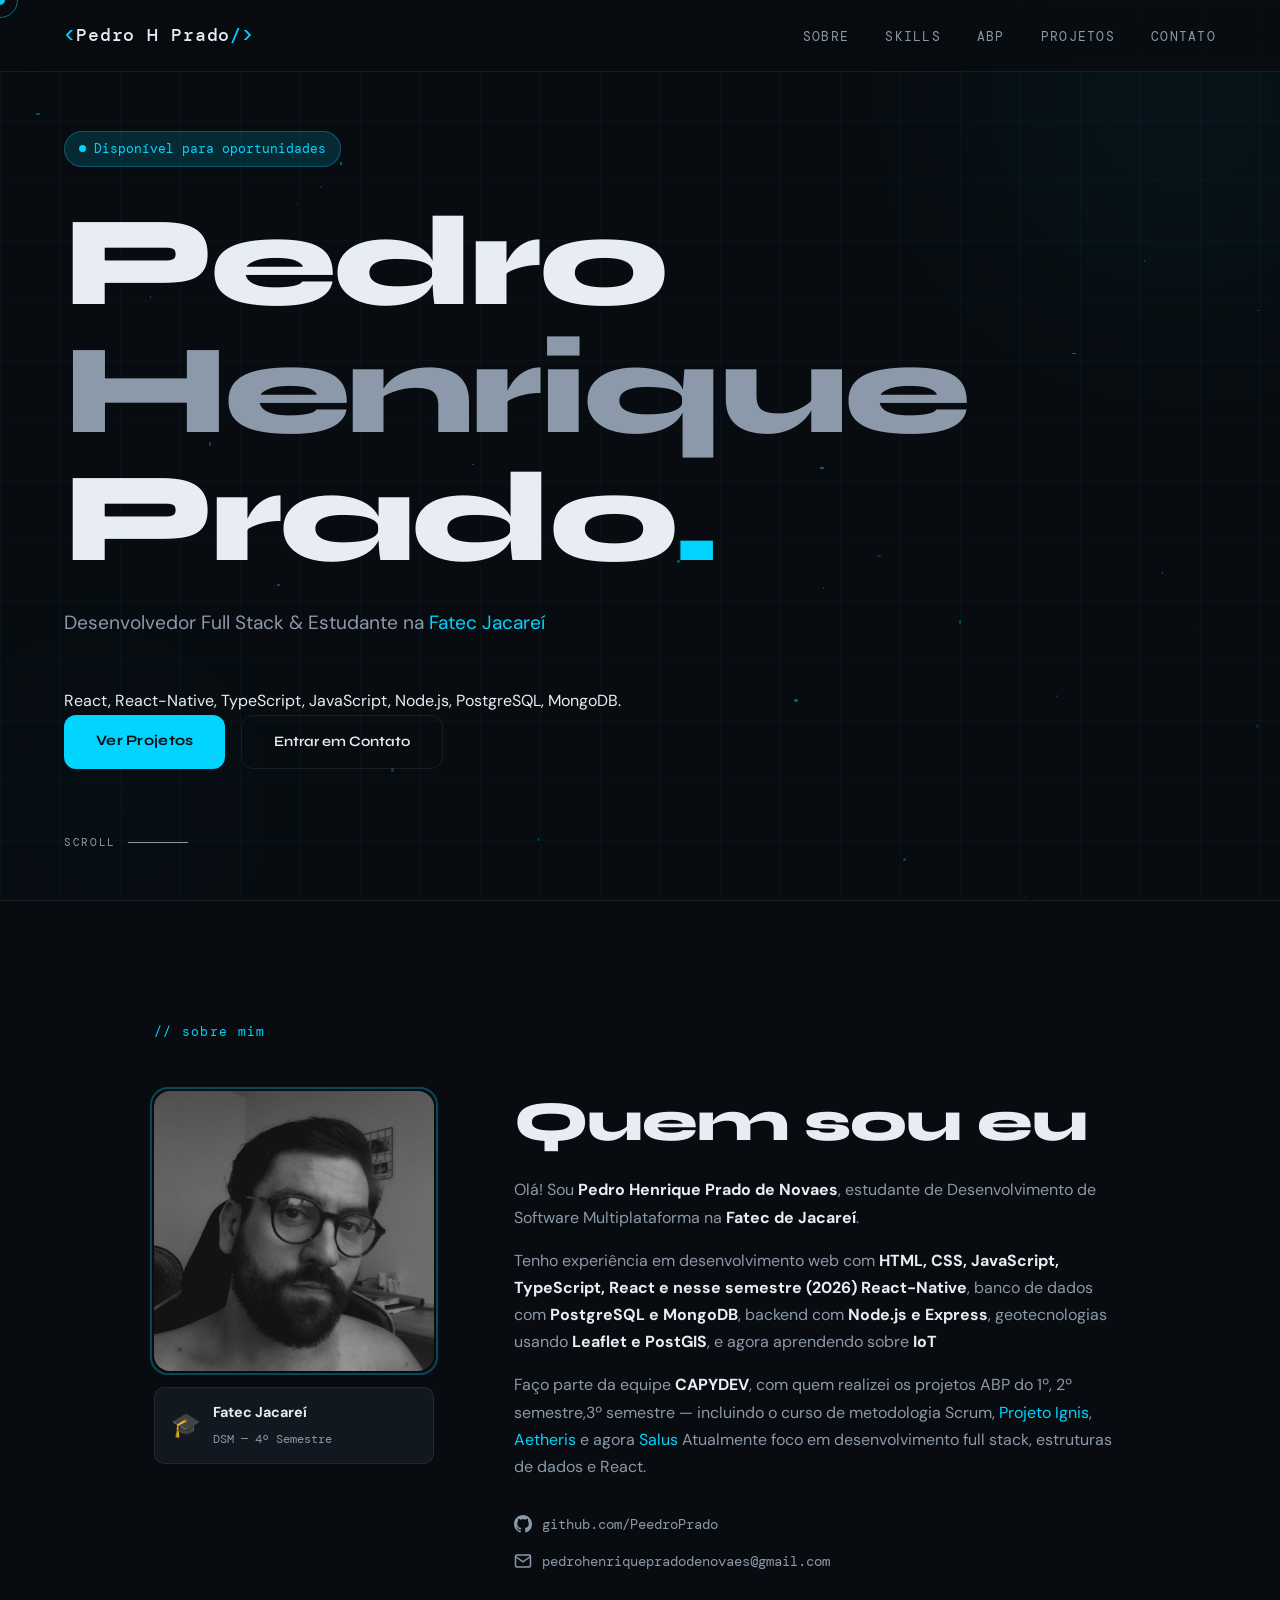
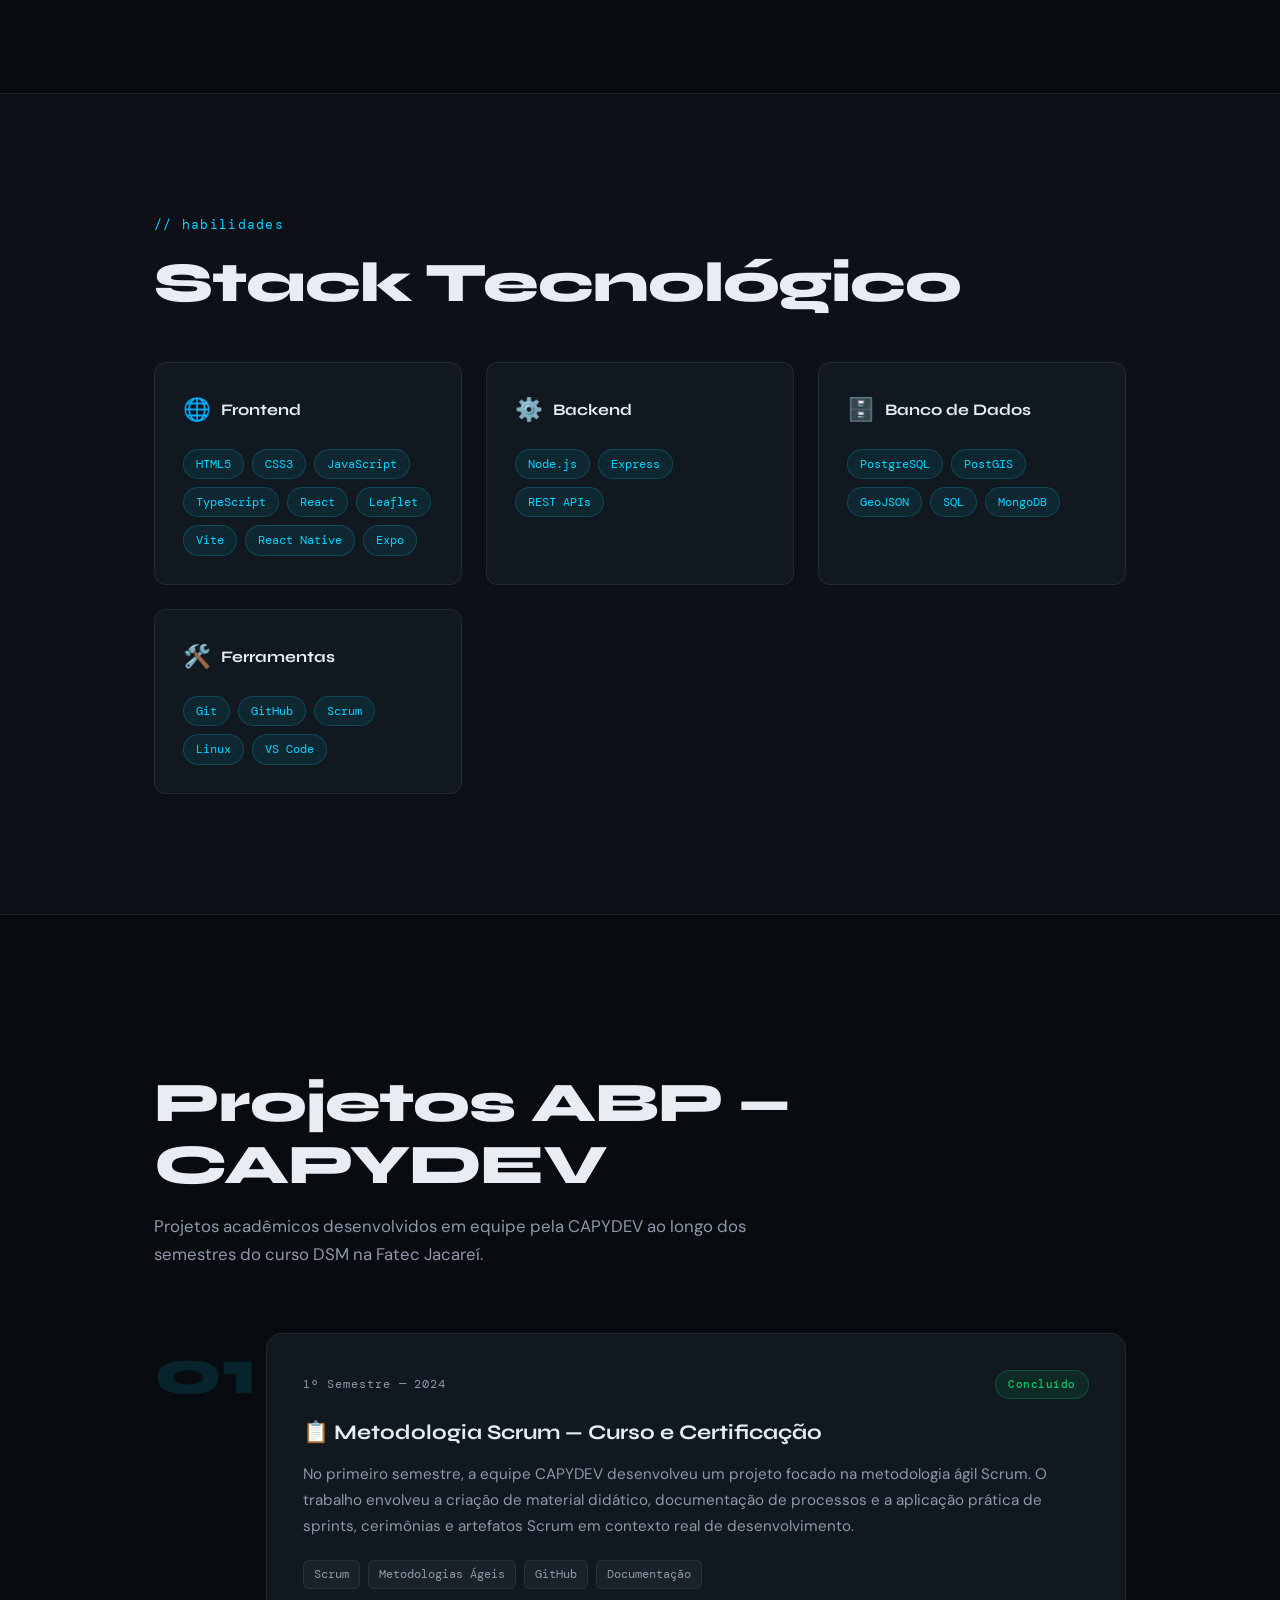
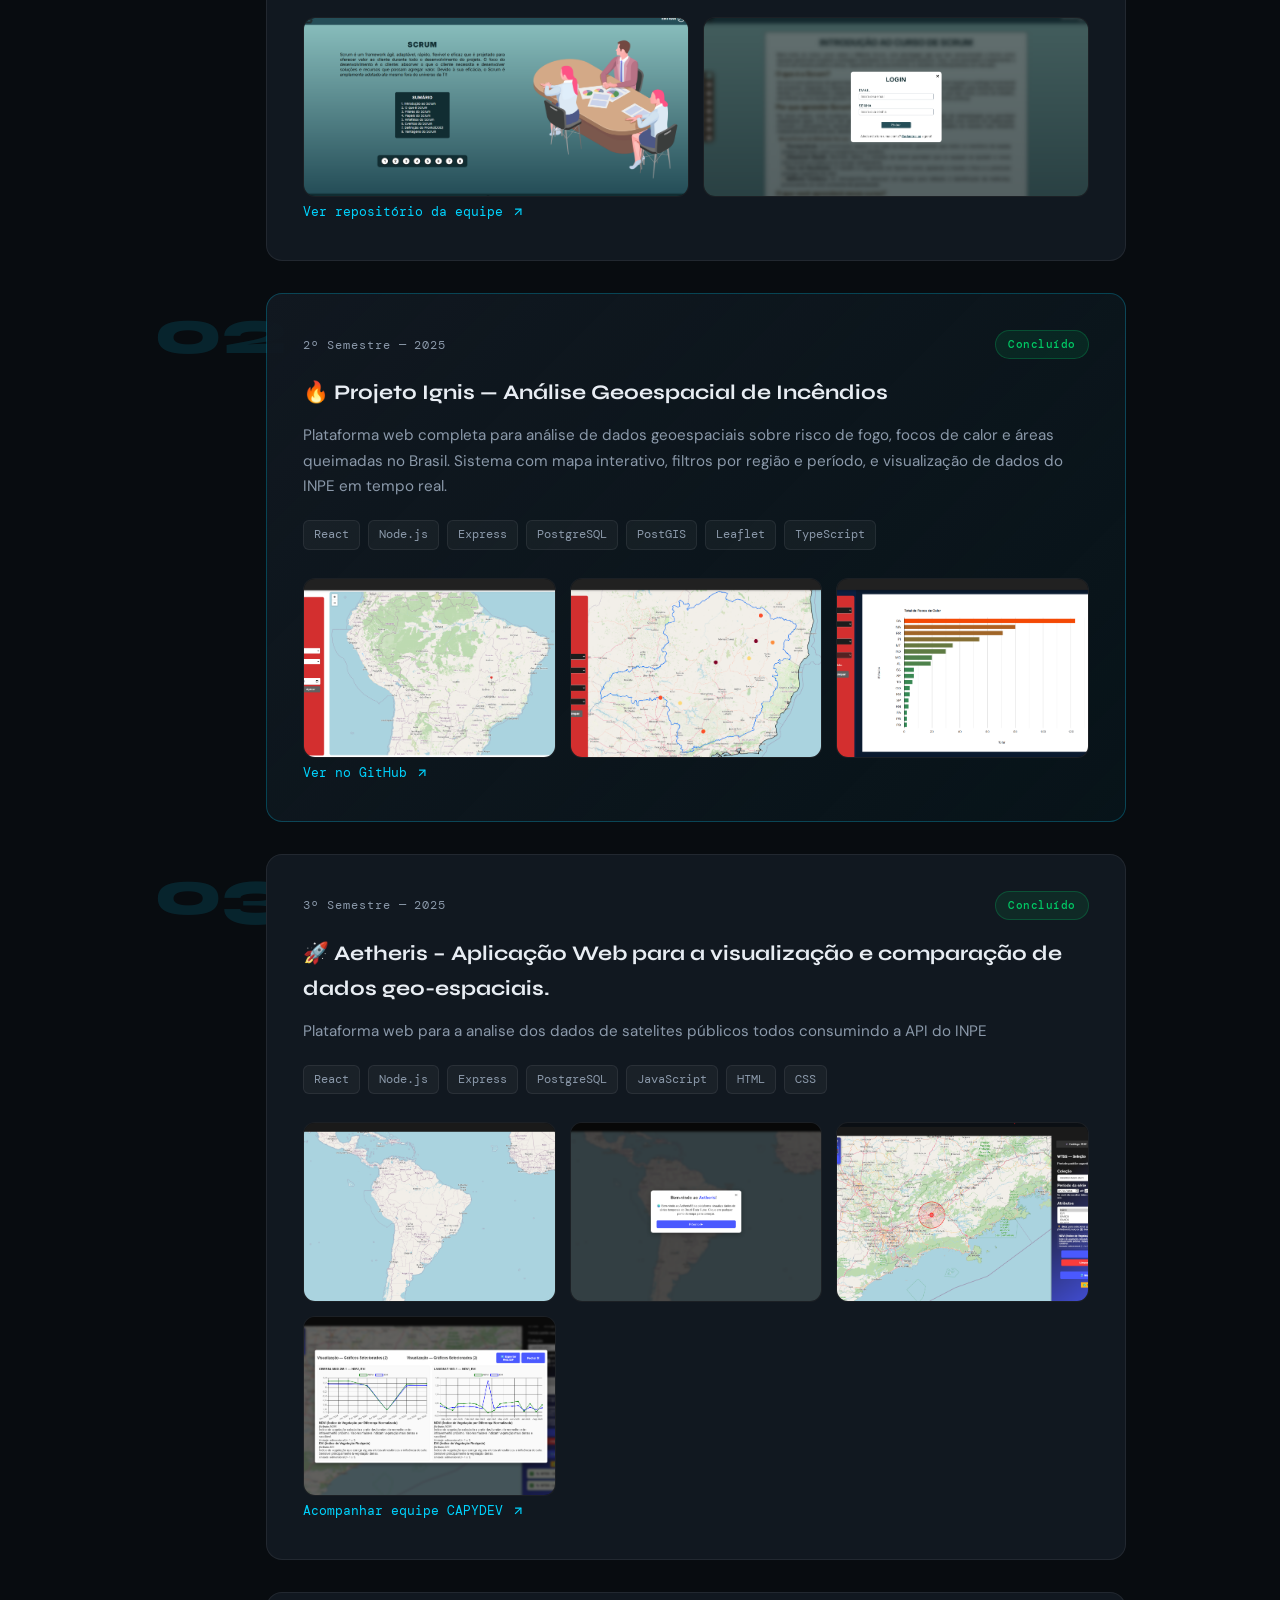
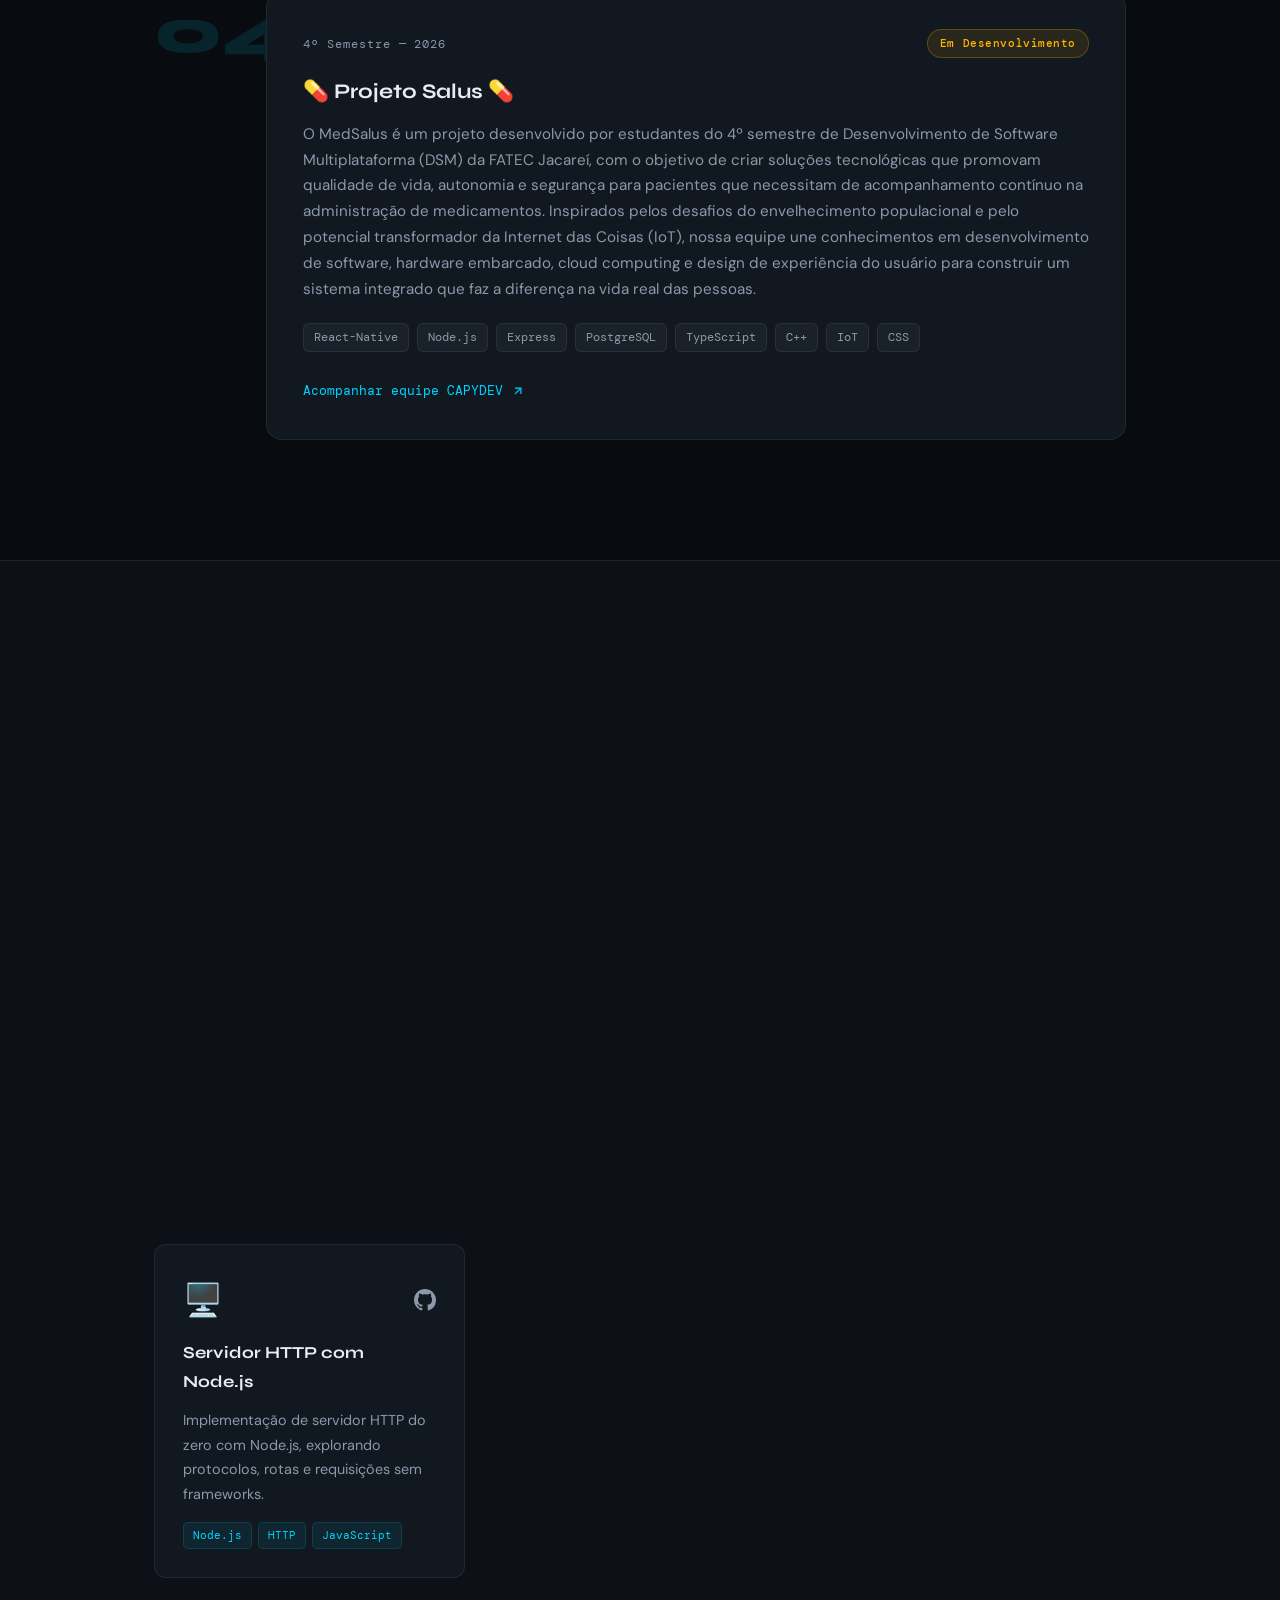
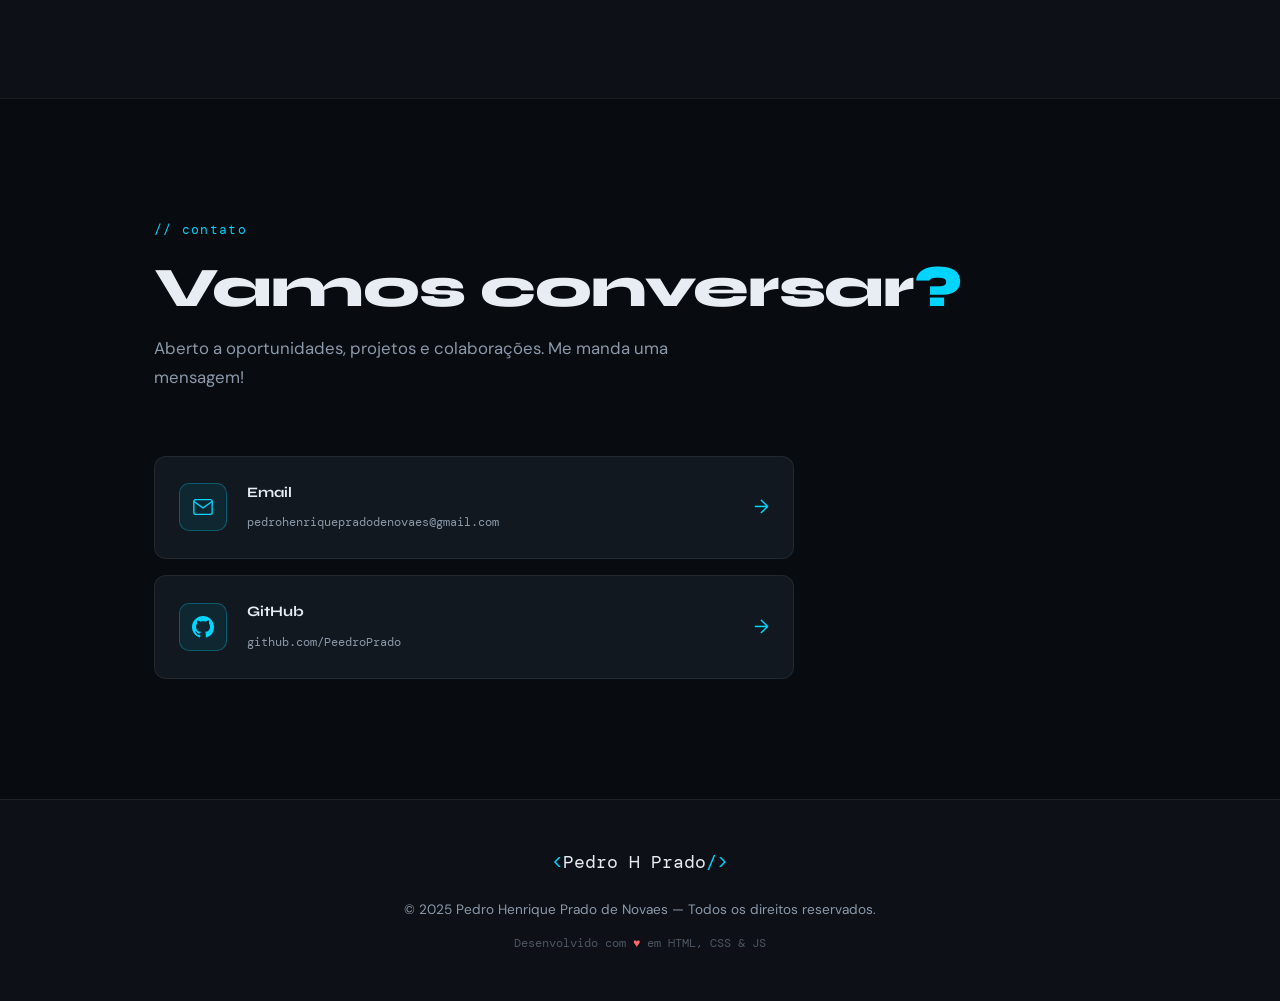
==== commit 100d3a1b: "Add files via upload" ====
--- a/docs/src/index.html
+++ b/docs/src/index.html
@@ -1,400 +1,464 @@
-<!DOCTYPE html>
-<html lang="pt-br">
-<head>
-    <meta charset="UTF-8">
-    <meta name="viewport" content="width=device-width, initial-scale=1.0">
-    <title>Pedro Henrique Prado — Dev Portfolio</title>
-    <link rel="preconnect" href="https://fonts.googleapis.com">
-    <link href="https://fonts.googleapis.com/css2?family=Syne:wght@400;600;700;800&family=DM+Mono:ital,wght@0,400;0,500;1,400&family=DM+Sans:wght@300;400;500&display=swap" rel="stylesheet">
-    <link rel="stylesheet" href="style.css">
-</head>
-<body>
-
-    <!-- Cursor personalizado -->
-    <div class="cursor"></div>
-    <div class="cursor-follower"></div>
-
-    <!-- Navbar -->
-    <nav class="navbar" id="navbar">
-        <div class="nav-logo">
-            <span class="logo-bracket">&lt;</span>PHP<span class="logo-bracket">/&gt;</span>
-        </div>
-        <ul class="nav-links">
-            <li><a href="#sobre" class="nav-link">Sobre</a></li>
-            <li><a href="#habilidades" class="nav-link">Skills</a></li>
-            <li><a href="#abp" class="nav-link">ABP</a></li>
-            <li><a href="#projetos" class="nav-link">Projetos</a></li>
-            <li><a href="#contato" class="nav-link">Contato</a></li>
-        </ul>
-        <button class="menu-toggle" id="menuToggle">
-            <span></span><span></span><span></span>
-        </button>
-    </nav>
-
-    <!-- Hero -->
-    <section class="hero" id="home">
-        <div class="hero-bg">
-            <div class="grid-lines"></div>
-            <div class="glow glow-1"></div>
-            <div class="glow glow-2"></div>
-        </div>
-        <div class="hero-content">
-            <div class="hero-tag reveal">
-                <span class="tag-dot"></span> Disponível para oportunidades
-            </div>
-            <h1 class="hero-title reveal">
-                <span class="line-1">Pedro</span>
-                <span class="line-2">Henrique</span>
-                <span class="line-3">Prado<span class="accent">.</span></span>
-            </h1>
-            <p class="hero-subtitle reveal">
-                Desenvolvedor Full Stack &amp; Estudante na <em>Fatec Jacareí</em>
-            </p>
-            <div class="hero-cta reveal">
-                <a href="#projetos" class="btn-primary">Ver Projetos</a>
-                <a href="#contato" class="btn-secondary">Entrar em Contato</a>
-            </div>
-        </div>
-        <div class="hero-scroll">
-            <span>scroll</span>
-            <div class="scroll-line"></div>
-        </div>
-    </section>
-
-    <!-- Sobre -->
-    <section id="sobre" class="section sobre-section">
-        <div class="container">
-            <div class="section-label reveal">// sobre mim</div>
-            <div class="sobre-grid">
-                <div class="sobre-img-wrapper reveal">
-                    <div class="img-frame">
-                        <img src="imagens/pedro.jpg" alt="Pedro Henrique Prado" class="sobre-foto">
-                        <div class="img-border"></div>
-                    </div>
-                    <div class="sobre-badge">
-                        <span class="badge-icon">🎓</span>
-                        <div>
-                            <strong>Fatec Jacareí</strong>
-                            <small>DSM — 2º Semestre</small>
-                        </div>
-                    </div>
-                </div>
-                <div class="sobre-text reveal">
-                    <h2 class="section-title">Quem sou eu</h2>
-                    <p>
-                        Olá! Sou <strong>Pedro Henrique Prado de Novaes</strong>, estudante de 
-                        Desenvolvimento de Software Multiplataforma na <strong>Fatec de Jacareí</strong>.
-                    </p>
-                    <p>
-                        Tenho experiência em desenvolvimento web com <strong>HTML, CSS, JavaScript, TypeScript e React</strong>, 
-                        banco de dados com <strong>PostgreSQL e MySQL</strong>, backend com <strong>Node.js e Express</strong>, 
-                        e geotecnologias usando <strong>Leaflet e PostGIS</strong>.
-                    </p>
-                    <p>
-                        Faço parte da equipe <strong>CAPYDEV</strong>, com quem realizei os projetos ABP do 
-                        1º e 2º semestre — incluindo o curso de metodologia Scrum e o <em>Projeto Ignis</em>.
-                        Atualmente foco em desenvolvimento full stack, estruturas de dados e React.
-                    </p>
-                    <div class="sobre-links">
-                        <a href="https://github.com/PeedroPrado" target="_blank" class="icon-link">
-                            <svg viewBox="0 0 24 24" fill="currentColor"><path d="M12 0C5.37 0 0 5.37 0 12c0 5.31 3.435 9.795 8.205 11.385.6.105.825-.255.825-.57 0-.285-.015-1.23-.015-2.235-3.015.555-3.795-.735-4.035-1.41-.135-.345-.72-1.41-1.23-1.695-.42-.225-1.02-.78-.015-.795.945-.015 1.62.87 1.845 1.23 1.08 1.815 2.805 1.305 3.495.99.105-.78.42-1.305.765-1.605-2.67-.3-5.46-1.335-5.46-5.925 0-1.305.465-2.385 1.23-3.225-.12-.3-.54-1.53.12-3.18 0 0 1.005-.315 3.3 1.23.96-.27 1.98-.405 3-.405s2.04.135 3 .405c2.295-1.56 3.3-1.23 3.3-1.23.66 1.65.24 2.88.12 3.18.765.84 1.23 1.905 1.23 3.225 0 4.605-2.805 5.625-5.475 5.925.435.375.81 1.095.81 2.22 0 1.605-.015 2.895-.015 3.3 0 .315.225.69.825.57A12.02 12.02 0 0024 12c0-6.63-5.37-12-12-12z"/></svg>
-                            github.com/PeedroPrado
-                        </a>
-                        <a href="mailto:pedrohenriquepradodenovaes@gmail.com" class="icon-link">
-                            <svg viewBox="0 0 24 24" fill="none" stroke="currentColor" stroke-width="2"><path d="M4 4h16c1.1 0 2 .9 2 2v12c0 1.1-.9 2-2 2H4c-1.1 0-2-.9-2-2V6c0-1.1.9-2 2-2z"/><polyline points="22,6 12,13 2,6"/></svg>
-                            pedrohenriquepradodenovaes@gmail.com
-                        </a>
-                    </div>
-                </div>
-            </div>
-        </div>
-    </section>
-
-    <!-- Skills -->
-    <section id="habilidades" class="section skills-section">
-        <div class="container">
-            <div class="section-label reveal">// habilidades</div>
-            <h2 class="section-title reveal">Stack Tecnológico</h2>
-            <div class="skills-grid">
-                <div class="skill-category reveal">
-                    <div class="skill-cat-header">
-                        <span class="skill-cat-icon">🌐</span>
-                        <h3>Frontend</h3>
-                    </div>
-                    <div class="skill-tags">
-                        <span class="skill-tag">HTML5</span>
-                        <span class="skill-tag">CSS3</span>
-                        <span class="skill-tag">JavaScript</span>
-                        <span class="skill-tag">TypeScript</span>
-                        <span class="skill-tag">React</span>
-                        <span class="skill-tag">Leaflet</span>
-                        <span class="skill-tag">Vite</span>
-                    </div>
-                </div>
-                <div class="skill-category reveal">
-                    <div class="skill-cat-header">
-                        <span class="skill-cat-icon">⚙️</span>
-                        <h3>Backend</h3>
-                    </div>
-                    <div class="skill-tags">
-                        <span class="skill-tag">Node.js</span>
-                        <span class="skill-tag">Express</span>
-                        <span class="skill-tag">REST APIs</span>
-                    </div>
-                </div>
-                <div class="skill-category reveal">
-                    <div class="skill-cat-header">
-                        <span class="skill-cat-icon">🗄️</span>
-                        <h3>Banco de Dados</h3>
-                    </div>
-                    <div class="skill-tags">
-                        <span class="skill-tag">PostgreSQL</span>
-                        <span class="skill-tag">MySQL</span>
-                        <span class="skill-tag">PostGIS</span>
-                        <span class="skill-tag">GeoJSON</span>
-                        <span class="skill-tag">SQL</span>
-                    </div>
-                </div>
-                <div class="skill-category reveal">
-                    <div class="skill-cat-header">
-                        <span class="skill-cat-icon">🛠️</span>
-                        <h3>Ferramentas</h3>
-                    </div>
-                    <div class="skill-tags">
-                        <span class="skill-tag">Git</span>
-                        <span class="skill-tag">GitHub</span>
-                        <span class="skill-tag">Scrum</span>
-                        <span class="skill-tag">Linux</span>
-                        <span class="skill-tag">VS Code</span>
-                    </div>
-                </div>
-            </div>
-        </div>
-    </section>
-
-    <!-- ABP -->
-    <section id="abp" class="section abp-section">
-        <div class="container">
-            <div class="section-label reveal">// aprendizagem baseada em projetos</div>
-            <h2 class="section-title reveal">Projetos ABP — CAPYDEV</h2>
-            <p class="section-desc reveal">Projetos acadêmicos desenvolvidos em equipe pela CAPYDEV ao longo dos semestres do curso DSM na Fatec Jacareí.</p>
-
-            <div class="abp-timeline">
-
-                <!-- ABP 1 -->
-                <div class="abp-item reveal">
-                    <div class="abp-number">01</div>
-                    <div class="abp-card">
-                        <div class="abp-card-header">
-                            <div class="abp-semester">1º Semestre — 2024</div>
-                            <div class="abp-status status-done">Concluído</div>
-                        </div>
-                        <h3 class="abp-title">📋 Metodologia Scrum — Curso e Certificação</h3>
-                        <p class="abp-desc">
-                            No primeiro semestre, a equipe CAPYDEV desenvolveu um projeto focado na metodologia ágil Scrum. 
-                            O trabalho envolveu a criação de material didático, documentação de processos e a aplicação prática 
-                            de sprints, cerimônias e artefatos Scrum em contexto real de desenvolvimento.
-                        </p>
-                        <div class="abp-tech">
-                            <span>Scrum</span>
-                            <span>Metodologias Ágeis</span>
-                            <span>GitHub</span>
-                            <span>Documentação</span>
-                        </div>
-                        <a href="https://github.com/Capydev-jac" target="_blank" class="abp-link">
-                            Ver repositório da equipe
-                            <svg viewBox="0 0 24 24" fill="none" stroke="currentColor" stroke-width="2"><line x1="7" y1="17" x2="17" y2="7"/><polyline points="7 7 17 7 17 17"/></svg>
-                        </a>
-                    </div>
-                </div>
-
-                <!-- ABP 2 -->
-                <div class="abp-item reveal">
-                    <div class="abp-number">02</div>
-                    <div class="abp-card abp-featured">
-                        <div class="abp-card-header">
-                            <div class="abp-semester">2º Semestre — 2024</div>
-                            <div class="abp-status status-done">Concluído</div>
-                        </div>
-                        <h3 class="abp-title">🔥 Projeto Ignis — Análise Geoespacial de Incêndios</h3>
-                        <p class="abp-desc">
-                            Plataforma web completa para análise de dados geoespaciais sobre risco de fogo, focos de calor 
-                            e áreas queimadas no Brasil. Sistema com mapa interativo, filtros por região e período, 
-                            e visualização de dados do INPE em tempo real.
-                        </p>
-                        <div class="abp-tech">
-                            <span>React</span>
-                            <span>Node.js</span>
-                            <span>Express</span>
-                            <span>PostgreSQL</span>
-                            <span>PostGIS</span>
-                            <span>Leaflet</span>
-                            <span>TypeScript</span>
-                        </div>
-                        <a href="https://github.com/Capydev-jac/Projeto-Ignis" target="_blank" class="abp-link">
-                            Ver no GitHub
-                            <svg viewBox="0 0 24 24" fill="none" stroke="currentColor" stroke-width="2"><line x1="7" y1="17" x2="17" y2="7"/><polyline points="7 7 17 7 17 17"/></svg>
-                        </a>
-                    </div>
-                </div>
-
-                <!-- ABP 3 -->
-                <div class="abp-item reveal">
-                    <div class="abp-number">03</div>
-                    <div class="abp-card">
-                        <div class="abp-card-header">
-                            <div class="abp-semester">3º Semestre — 2025</div>
-                            <div class="abp-status status-progress">Em andamento</div>
-                        </div>
-                        <h3 class="abp-title">🚀 Projeto em Desenvolvimento</h3>
-                        <p class="abp-desc">
-                            O projeto do 3º semestre está sendo desenvolvido pela equipe CAPYDEV. 
-                            As tecnologias e detalhes serão atualizados conforme o progresso. 
-                            Acompanhe o repositório da equipe para novidades!
-                        </p>
-                        <div class="abp-tech">
-                            <span>Em breve...</span>
-                        </div>
-                        <a href="https://github.com/Capydev-jac" target="_blank" class="abp-link">
-                            Acompanhar equipe CAPYDEV
-                            <svg viewBox="0 0 24 24" fill="none" stroke="currentColor" stroke-width="2"><line x1="7" y1="17" x2="17" y2="7"/><polyline points="7 7 17 7 17 17"/></svg>
-                        </a>
-                    </div>
-                </div>
-
-            </div>
-        </div>
-    </section>
-
-    <!-- Outros Projetos -->
-    <section id="projetos" class="section projetos-section">
-        <div class="container">
-            <div class="section-label reveal">// projetos acadêmicos</div>
-            <h2 class="section-title reveal">Outros Projetos</h2>
-            <p class="section-desc reveal">Atividades e projetos desenvolvidos ao longo das disciplinas do curso.</p>
-
-            <div class="projetos-grid">
-
-                <div class="projeto-card reveal">
-                    <div class="projeto-card-top">
-                        <span class="projeto-icon">🎰</span>
-                        <div class="projeto-links">
-                            <a href="https://github.com/PeedroPrado/ServerHTTP/tree/main/megasena" target="_blank" title="GitHub">
-                                <svg viewBox="0 0 24 24" fill="currentColor"><path d="M12 0C5.37 0 0 5.37 0 12c0 5.31 3.435 9.795 8.205 11.385.6.105.825-.255.825-.57 0-.285-.015-1.23-.015-2.235-3.015.555-3.795-.735-4.035-1.41-.135-.345-.72-1.41-1.23-1.695-.42-.225-1.02-.78-.015-.795.945-.015 1.62.87 1.845 1.23 1.08 1.815 2.805 1.305 3.495.99.105-.78.42-1.305.765-1.605-2.67-.3-5.46-1.335-5.46-5.925 0-1.305.465-2.385 1.23-3.225-.12-.3-.54-1.53.12-3.18 0 0 1.005-.315 3.3 1.23.96-.27 1.98-.405 3-.405s2.04.135 3 .405c2.295-1.56 3.3-1.23 3.3-1.23.66 1.65.24 2.88.12 3.18.765.84 1.23 1.905 1.23 3.225 0 4.605-2.805 5.625-5.475 5.925.435.375.81 1.095.81 2.22 0 1.605-.015 2.895-.015 3.3 0 .315.225.69.825.57A12.02 12.02 0 0024 12c0-6.63-5.37-12-12-12z"/></svg>
-                            </a>
-                        </div>
-                    </div>
-                    <h3>Gerador de Apostas Mega-Sena</h3>
-                    <p>Aplicação que gera combinações aleatórias para Mega-Sena com lógica de sorteio e interface interativa.</p>
-                    <div class="projeto-tech">
-                        <span>React</span>
-                        <span>TypeScript</span>
-                        <span>Vite</span>
-                    </div>
-                </div>
-
-                <div class="projeto-card reveal">
-                    <div class="projeto-card-top">
-                        <span class="projeto-icon">🌍</span>
-                        <div class="projeto-links">
-                            <a href="https://github.com/PeedroPrado/DadosEspaciais" target="_blank" title="GitHub">
-                                <svg viewBox="0 0 24 24" fill="currentColor"><path d="M12 0C5.37 0 0 5.37 0 12c0 5.31 3.435 9.795 8.205 11.385.6.105.825-.255.825-.57 0-.285-.015-1.23-.015-2.235-3.015.555-3.795-.735-4.035-1.41-.135-.345-.72-1.41-1.23-1.695-.42-.225-1.02-.78-.015-.795.945-.015 1.62.87 1.845 1.23 1.08 1.815 2.805 1.305 3.495.99.105-.78.42-1.305.765-1.605-2.67-.3-5.46-1.335-5.46-5.925 0-1.305.465-2.385 1.23-3.225-.12-.3-.54-1.53.12-3.18 0 0 1.005-.315 3.3 1.23.96-.27 1.98-.405 3-.405s2.04.135 3 .405c2.295-1.56 3.3-1.23 3.3-1.23.66 1.65.24 2.88.12 3.18.765.84 1.23 1.905 1.23 3.225 0 4.605-2.805 5.625-5.475 5.925.435.375.81 1.095.81 2.22 0 1.605-.015 2.895-.015 3.3 0 .315.225.69.825.57A12.02 12.02 0 0024 12c0-6.63-5.37-12-12-12z"/></svg>
-                            </a>
-                        </div>
-                    </div>
-                    <h3>Dados Espaciais</h3>
-                    <p>Análise e manipulação de dados geográficos com SQL espacial, GeoJSON e ferramentas geoespaciais avançadas.</p>
-                    <div class="projeto-tech">
-                        <span>SQL</span>
-                        <span>PostGIS</span>
-                        <span>GeoJSON</span>
-                    </div>
-                </div>
-
-                <div class="projeto-card reveal">
-                    <div class="projeto-card-top">
-                        <span class="projeto-icon">🗺️</span>
-                        <div class="projeto-links">
-                            <a href="https://github.com/PeedroPrado/Censos" target="_blank" title="GitHub">
-                                <svg viewBox="0 0 24 24" fill="currentColor"><path d="M12 0C5.37 0 0 5.37 0 12c0 5.31 3.435 9.795 8.205 11.385.6.105.825-.255.825-.57 0-.285-.015-1.23-.015-2.235-3.015.555-3.795-.735-4.035-1.41-.135-.345-.72-1.41-1.23-1.695-.42-.225-1.02-.78-.015-.795.945-.015 1.62.87 1.845 1.23 1.08 1.815 2.805 1.305 3.495.99.105-.78.42-1.305.765-1.605-2.67-.3-5.46-1.335-5.46-5.925 0-1.305.465-2.385 1.23-3.225-.12-.3-.54-1.53.12-3.18 0 0 1.005-.315 3.3 1.23.96-.27 1.98-.405 3-.405s2.04.135 3 .405c2.295-1.56 3.3-1.23 3.3-1.23.66 1.65.24 2.88.12 3.18.765.84 1.23 1.905 1.23 3.225 0 4.605-2.805 5.625-5.475 5.925.435.375.81 1.095.81 2.22 0 1.605-.015 2.895-.015 3.3 0 .315.225.69.825.57A12.02 12.02 0 0024 12c0-6.63-5.37-12-12-12z"/></svg>
-                            </a>
-                        </div>
-                    </div>
-                    <h3>Atividade Censos</h3>
-                    <p>Importação, manipulação e análise de dados censitários do IBGE com banco de dados relacional.</p>
-                    <div class="projeto-tech">
-                        <span>Node.js</span>
-                        <span>PostgreSQL</span>
-                        <span>SQL</span>
-                    </div>
-                </div>
-
-                <div class="projeto-card reveal">
-                    <div class="projeto-card-top">
-                        <span class="projeto-icon">🖥️</span>
-                        <div class="projeto-links">
-                            <a href="https://github.com/PeedroPrado" target="_blank" title="GitHub">
-                                <svg viewBox="0 0 24 24" fill="currentColor"><path d="M12 0C5.37 0 0 5.37 0 12c0 5.31 3.435 9.795 8.205 11.385.6.105.825-.255.825-.57 0-.285-.015-1.23-.015-2.235-3.015.555-3.795-.735-4.035-1.41-.135-.345-.72-1.41-1.23-1.695-.42-.225-1.02-.78-.015-.795.945-.015 1.62.87 1.845 1.23 1.08 1.815 2.805 1.305 3.495.99.105-.78.42-1.305.765-1.605-2.67-.3-5.46-1.335-5.46-5.925 0-1.305.465-2.385 1.23-3.225-.12-.3-.54-1.53.12-3.18 0 0 1.005-.315 3.3 1.23.96-.27 1.98-.405 3-.405s2.04.135 3 .405c2.295-1.56 3.3-1.23 3.3-1.23.66 1.65.24 2.88.12 3.18.765.84 1.23 1.905 1.23 3.225 0 4.605-2.805 5.625-5.475 5.925.435.375.81 1.095.81 2.22 0 1.605-.015 2.895-.015 3.3 0 .315.225.69.825.57A12.02 12.02 0 0024 12c0-6.63-5.37-12-12-12z"/></svg>
-                            </a>
-                        </div>
-                    </div>
-                    <h3>Servidor HTTP com Node.js</h3>
-                    <p>Implementação de servidor HTTP do zero com Node.js, explorando protocolos, rotas e requisições sem frameworks.</p>
-                    <div class="projeto-tech">
-                        <span>Node.js</span>
-                        <span>HTTP</span>
-                        <span>JavaScript</span>
-                    </div>
-                </div>
-
-            </div>
-        </div>
-    </section>
-
-    <!-- Contato -->
-    <section id="contato" class="section contato-section">
-        <div class="container">
-            <div class="section-label reveal">// contato</div>
-            <h2 class="section-title reveal">Vamos conversar<span class="accent">?</span></h2>
-            <p class="section-desc reveal">Aberto a oportunidades, projetos e colaborações. Me manda uma mensagem!</p>
-            <div class="contato-cards reveal">
-                <a href="mailto:pedrohenriquepradodenovaes@gmail.com" class="contato-card">
-                    <div class="contato-icon">
-                        <svg viewBox="0 0 24 24" fill="none" stroke="currentColor" stroke-width="1.5"><path d="M4 4h16c1.1 0 2 .9 2 2v12c0 1.1-.9 2-2 2H4c-1.1 0-2-.9-2-2V6c0-1.1.9-2 2-2z"/><polyline points="22,6 12,13 2,6"/></svg>
-                    </div>
-                    <div>
-                        <strong>Email</strong>
-                        <span>pedrohenriquepradodenovaes@gmail.com</span>
-                    </div>
-                    <div class="contato-arrow">→</div>
-                </a>
-                <a href="https://github.com/PeedroPrado" target="_blank" class="contato-card">
-                    <div class="contato-icon">
-                        <svg viewBox="0 0 24 24" fill="currentColor"><path d="M12 0C5.37 0 0 5.37 0 12c0 5.31 3.435 9.795 8.205 11.385.6.105.825-.255.825-.57 0-.285-.015-1.23-.015-2.235-3.015.555-3.795-.735-4.035-1.41-.135-.345-.72-1.41-1.23-1.695-.42-.225-1.02-.78-.015-.795.945-.015 1.62.87 1.845 1.23 1.08 1.815 2.805 1.305 3.495.99.105-.78.42-1.305.765-1.605-2.67-.3-5.46-1.335-5.46-5.925 0-1.305.465-2.385 1.23-3.225-.12-.3-.54-1.53.12-3.18 0 0 1.005-.315 3.3 1.23.96-.27 1.98-.405 3-.405s2.04.135 3 .405c2.295-1.56 3.3-1.23 3.3-1.23.66 1.65.24 2.88.12 3.18.765.84 1.23 1.905 1.23 3.225 0 4.605-2.805 5.625-5.475 5.925.435.375.81 1.095.81 2.22 0 1.605-.015 2.895-.015 3.3 0 .315.225.69.825.57A12.02 12.02 0 0024 12c0-6.63-5.37-12-12-12z"/></svg>
-                    </div>
-                    <div>
-                        <strong>GitHub</strong>
-                        <span>github.com/PeedroPrado</span>
-                    </div>
-                    <div class="contato-arrow">→</div>
-                </a>
-            </div>
-        </div>
-    </section>
-
-    <!-- Footer -->
-    <footer class="footer">
-        <div class="container">
-            <div class="footer-content">
-                <div class="footer-logo">
-                    <span class="logo-bracket">&lt;</span>PHP<span class="logo-bracket">/&gt;</span>
-                </div>
-                <p>© 2025 Pedro Henrique Prado de Novaes — Todos os direitos reservados.</p>
-                <p class="footer-built">Desenvolvido com <span class="heart">♥</span> em HTML, CSS &amp; JS</p>
-            </div>
-        </div>
-    </footer>
-
-    <script src="script.js"></script>
-</body>
-</html>
+<!DOCTYPE html>
+<html lang="pt-br">
+<head>
+    <meta charset="UTF-8">
+    <meta name="viewport" content="width=device-width, initial-scale=1.0">
+    <title>Pedro Henrique Prado — Dev Portfolio</title>
+    <link rel="preconnect" href="https://fonts.googleapis.com">
+    <link href="https://fonts.googleapis.com/css2?family=Syne:wght@400;600;700;800&family=DM+Mono:ital,wght@0,400;0,500;1,400&family=DM+Sans:wght@300;400;500&display=swap" rel="stylesheet">
+    <link rel="stylesheet" href="style.css">
+</head>
+<body>
+
+    <!-- Cursor personalizado -->
+    <div class="cursor"></div>
+    <div class="cursor-follower"></div>
+
+    <!-- Navbar -->
+    <nav class="navbar" id="navbar">
+        <div class="nav-logo">
+            <span class="logo-bracket">&lt;</span>Pedro H Prado<span class="logo-bracket">/&gt;</span>
+        </div>
+        <ul class="nav-links">
+            <li><a href="#sobre" class="nav-link">Sobre</a></li>
+            <li><a href="#habilidades" class="nav-link">Skills</a></li>
+            <li><a href="#abp" class="nav-link">ABP</a></li>
+            <li><a href="#projetos" class="nav-link">Projetos</a></li>
+            <li><a href="#contato" class="nav-link">Contato</a></li>
+        </ul>
+        <button class="menu-toggle" id="menuToggle">
+            <span></span><span></span><span></span>
+        </button>
+    </nav>
+
+    <!-- Hero -->
+    <section class="hero" id="home">
+        <div class="hero-bg">
+            <div class="grid-lines"></div>
+            <div class="glow glow-1"></div>
+            <div class="glow glow-2"></div>
+        </div>
+        <div class="hero-content">
+            <div class="hero-tag reveal">
+                <span class="tag-dot"></span> Disponível para oportunidades
+            </div>
+            <h1 class="hero-title reveal">
+                <span class="line-1">Pedro</span>
+                <span class="line-2">Henrique</span>
+                <span class="line-3">Prado<span class="accent">.</span></span>
+            </h1>
+            <p class="hero-subtitle reveal">
+                Desenvolvedor Full Stack &amp; Estudante na <em>Fatec Jacareí</em>
+            </p>
+            
+            <div class="hero-stack reveal">
+                <span>React</span>,
+                <span>React-Native</span>,
+                <span>TypeScript</span>,
+                <span>JavaScript</span>,
+                <span>Node.js</span>,
+                <span>PostgreSQL</span>,
+                <span>MongoDB</span>.
+            </div>
+            
+            <div class="hero-cta reveal">
+                <a href="#projetos" class="btn-primary">Ver Projetos</a>
+                <a href="#contato" class="btn-secondary">Entrar em Contato</a>
+            </div>
+        </div>
+        <div class="hero-scroll">
+            <span>scroll</span>
+            <div class="scroll-line"></div>
+        </div>
+    </section>
+
+    <!-- Sobre -->
+    <section id="sobre" class="section sobre-section">
+        <div class="container">
+            <div class="section-label reveal">// sobre mim</div>
+            <div class="sobre-grid">
+                <div class="sobre-img-wrapper reveal">
+                    <div class="img-frame">
+                        <img src="../imagens/pedro.jpg" alt="Pedro Henrique Prado" class="sobre-foto">
+                        <div class="img-border"></div>
+                    </div>
+                    <div class="sobre-badge">
+                        <span class="badge-icon">🎓</span>
+                        <div>
+                            <strong>Fatec Jacareí</strong>
+                            <small>DSM — 4º Semestre</small>
+                        </div>
+                    </div>
+                </div>
+                <div class="sobre-text reveal">
+                    <h2 class="section-title">Quem sou eu</h2>
+                    <p>
+                        Olá! Sou <strong>Pedro Henrique Prado de Novaes</strong>, estudante de 
+                        Desenvolvimento de Software Multiplataforma na <strong>Fatec de Jacareí</strong>.
+                    </p>
+                    <p>
+                        Tenho experiência em desenvolvimento web com <strong>HTML, CSS, JavaScript, TypeScript, React e nesse semestre (2026) React-Native</strong>, 
+                        banco de dados com <strong>PostgreSQL e MongoDB</strong>, backend com <strong>Node.js e Express</strong>, 
+                        geotecnologias usando <strong>Leaflet e PostGIS</strong>, e agora aprendendo sobre <strong>IoT</strong>
+                    </p>
+                    <p>
+                        Faço parte da equipe <strong>CAPYDEV</strong>, com quem realizei os projetos ABP do 
+                        1º, 2º semestre,3º semestre — incluindo o curso de metodologia Scrum, <em>Projeto Ignis</em>, <em>Aetheris</em> e agora <em>Salus</em>
+                        Atualmente foco em desenvolvimento full stack, estruturas de dados e React.
+                    </p>
+                    <div class="sobre-links">
+                        <a href="https://github.com/PeedroPrado" target="_blank" class="icon-link">
+                            <svg viewBox="0 0 24 24" fill="currentColor"><path d="M12 0C5.37 0 0 5.37 0 12c0 5.31 3.435 9.795 8.205 11.385.6.105.825-.255.825-.57 0-.285-.015-1.23-.015-2.235-3.015.555-3.795-.735-4.035-1.41-.135-.345-.72-1.41-1.23-1.695-.42-.225-1.02-.78-.015-.795.945-.015 1.62.87 1.845 1.23 1.08 1.815 2.805 1.305 3.495.99.105-.78.42-1.305.765-1.605-2.67-.3-5.46-1.335-5.46-5.925 0-1.305.465-2.385 1.23-3.225-.12-.3-.54-1.53.12-3.18 0 0 1.005-.315 3.3 1.23.96-.27 1.98-.405 3-.405s2.04.135 3 .405c2.295-1.56 3.3-1.23 3.3-1.23.66 1.65.24 2.88.12 3.18.765.84 1.23 1.905 1.23 3.225 0 4.605-2.805 5.625-5.475 5.925.435.375.81 1.095.81 2.22 0 1.605-.015 2.895-.015 3.3 0 .315.225.69.825.57A12.02 12.02 0 0024 12c0-6.63-5.37-12-12-12z"/></svg>
+                            github.com/PeedroPrado
+                        </a>
+                        <a href="mailto:pedrohenriquepradodenovaes@gmail.com" class="icon-link">
+                            <svg viewBox="0 0 24 24" fill="none" stroke="currentColor" stroke-width="2"><path d="M4 4h16c1.1 0 2 .9 2 2v12c0 1.1-.9 2-2 2H4c-1.1 0-2-.9-2-2V6c0-1.1.9-2 2-2z"/><polyline points="22,6 12,13 2,6"/></svg>
+                            pedrohenriquepradodenovaes@gmail.com
+                        </a>
+                    </div>
+                </div>
+            </div>
+        </div>
+    </section>
+
+    <!-- Skills -->
+    <section id="habilidades" class="section skills-section">
+        <div class="container">
+            <div class="section-label reveal">// habilidades</div>
+            <h2 class="section-title reveal">Stack Tecnológico</h2>
+            <div class="skills-grid">
+                <div class="skill-category reveal">
+                    <div class="skill-cat-header">
+                        <span class="skill-cat-icon">🌐</span>
+                        <h3>Frontend</h3>
+                    </div>
+                    <div class="skill-tags">
+                        <span class="skill-tag">HTML5</span>
+                        <span class="skill-tag">CSS3</span>
+                        <span class="skill-tag">JavaScript</span>
+                        <span class="skill-tag">TypeScript</span>
+                        <span class="skill-tag">React</span>
+                        <span class="skill-tag">Leaflet</span>
+                        <span class="skill-tag">Vite</span>
+                        <span class="skill-tag">React Native</span>
+                        <span class="skill-tag">Expo</span>
+
+                    </div>
+                </div>
+                <div class="skill-category reveal">
+                    <div class="skill-cat-header">
+                        <span class="skill-cat-icon">⚙️</span>
+                        <h3>Backend</h3>
+                    </div>
+                    <div class="skill-tags">
+                        <span class="skill-tag">Node.js</span>
+                        <span class="skill-tag">Express</span>
+                        <span class="skill-tag">REST APIs</span>
+                    </div>
+                </div>
+                <div class="skill-category reveal">
+                    <div class="skill-cat-header">
+                        <span class="skill-cat-icon">🗄️</span>
+                        <h3>Banco de Dados</h3>
+                    </div>
+                    <div class="skill-tags">
+                        <span class="skill-tag">PostgreSQL</span>
+                        <span class="skill-tag">PostGIS</span>
+                        <span class="skill-tag">GeoJSON</span>
+                        <span class="skill-tag">SQL</span>
+                        <span class="skill-tag">MongoDB</span>
+                    </div>
+                </div>
+                <div class="skill-category reveal">
+                    <div class="skill-cat-header">
+                        <span class="skill-cat-icon">🛠️</span>
+                        <h3>Ferramentas</h3>
+                    </div>
+                    <div class="skill-tags">
+                        <span class="skill-tag">Git</span>
+                        <span class="skill-tag">GitHub</span>
+                        <span class="skill-tag">Scrum</span>
+                        <span class="skill-tag">Linux</span>
+                        <span class="skill-tag">VS Code</span>
+                    </div>
+                </div>
+            </div>
+        </div>
+    </section>
+
+    <!-- ABP -->
+    <section id="abp" class="section abp-section">
+        <div class="container">
+            <div class="section-label reveal">// aprendizagem baseada em projetos</div>
+            <h2 class="section-title reveal">Projetos ABP — CAPYDEV</h2>
+            <p class="section-desc reveal">Projetos acadêmicos desenvolvidos em equipe pela CAPYDEV ao longo dos semestres do curso DSM na Fatec Jacareí.</p>
+
+            <div class="abp-timeline">
+
+                <!-- ABP 1 -->
+                <div class="abp-item reveal">
+                    <div class="abp-number">01</div>
+                    <div class="abp-card">
+                        <div class="abp-card-header">
+                            <div class="abp-semester">1º Semestre — 2024</div>
+                            <div class="abp-status status-done">Concluído</div>
+                        </div>
+                        <h3 class="abp-title">📋 Metodologia Scrum — Curso e Certificação</h3>
+                        <p class="abp-desc">
+                            No primeiro semestre, a equipe CAPYDEV desenvolveu um projeto focado na metodologia ágil Scrum. 
+                            O trabalho envolveu a criação de material didático, documentação de processos e a aplicação prática 
+                            de sprints, cerimônias e artefatos Scrum em contexto real de desenvolvimento.
+                        </p>
+                        <div class="abp-tech">
+                            <span>Scrum</span>
+                            <span>Metodologias Ágeis</span>
+                            <span>GitHub</span>
+                            <span>Documentação</span>
+                        </div>
+                        <div class="abp-gallery">
+                                <img src="../imagens/capscrum1.PNG" alt="Projeto Scrum 1">
+                                <img src="../imagens/capyscrum2.PNG" alt="Projeto Scrum 2">
+                            </div>
+                        <a href="https://github.com/PeedroPrado/Capydev---1DSM" target="_blank" class="abp-link">
+                            Ver repositório da equipe
+                            <svg viewBox="0 0 24 24" fill="none" stroke="currentColor" stroke-width="2"><line x1="7" y1="17" x2="17" y2="7"/><polyline points="7 7 17 7 17 17"/></svg>
+                        </a>
+                    </div>
+                </div>
+
+                <!-- ABP 2 -->
+                <div class="abp-item reveal">
+                    <div class="abp-number">02</div>
+                    <div class="abp-card abp-featured">
+                        <div class="abp-card-header">
+                            <div class="abp-semester">2º Semestre — 2025</div>
+                            <div class="abp-status status-done">Concluído</div>
+                        </div>
+                        <h3 class="abp-title">🔥 Projeto Ignis — Análise Geoespacial de Incêndios</h3>
+                        <p class="abp-desc">
+                            Plataforma web completa para análise de dados geoespaciais sobre risco de fogo, focos de calor 
+                            e áreas queimadas no Brasil. Sistema com mapa interativo, filtros por região e período, 
+                            e visualização de dados do INPE em tempo real.
+                        </p>
+                        <div class="abp-tech">
+                            <span>React</span>
+                            <span>Node.js</span>
+                            <span>Express</span>
+                            <span>PostgreSQL</span>
+                            <span>PostGIS</span>
+                            <span>Leaflet</span>
+                            <span>TypeScript</span>
+                        </div>
+                        <div class="abp-gallery">
+                                <img src="../imagens/ignis.PNG" alt="Projeto Ignis">
+                                <img src="../imagens/ignis-um.png" alt="Mapa Ignis">
+                                <img src="../imagens/ignis-dois.png" alt="Gráfico Ignis">
+                            </div>
+                        <a href="https://github.com/PeedroPrado/Projeto-Ignis" target="_blank" class="abp-link">
+                            Ver no GitHub
+                            <svg viewBox="0 0 24 24" fill="none" stroke="currentColor" stroke-width="2"><line x1="7" y1="17" x2="17" y2="7"/><polyline points="7 7 17 7 17 17"/></svg>
+                        </a>
+                    </div>
+                </div>
+
+                <!-- ABP 3 -->
+                <div class="abp-item reveal">
+                    <div class="abp-number">03</div>
+                    <div class="abp-card">
+                        <div class="abp-card-header">
+                            <div class="abp-semester">3º Semestre — 2025</div>
+                            <div class="abp-status status-done">Concluído</div>
+                        </div>
+                        <h3 class="abp-title">🚀 Aetheris – Aplicação Web para a visualização e comparação de dados geo-espaciais.</h3>
+                        <p class="abp-desc">
+                            Plataforma web para a analise dos dados de satelites públicos todos consumindo a API do INPE
+                        </p>
+                        <div class="abp-tech">
+                            <span>React</span>
+                            <span>Node.js</span>
+                            <span>Express</span>
+                            <span>PostgreSQL</span>
+                            <span>JavaScript</span>
+                            <span>HTML</span>
+                            <span>CSS</span>
+                        </div>
+                        <div class="abp-gallery">
+                                <img src="../imagens/aetheris-um.png" alt="Aetheris 1">
+                                <img src="../imagens/aetheris-dois.png" alt="Aetheris 2">
+                                <img src="../imagens/aetheris-tres.png" alt="Aetheris 3">
+                                <img src="../imagens/aetheris-quatro.png" alt="Aetheris 4">
+                            </div>
+                        <a href="https://github.com/PeedroPrado/Projeto-Aetheris/" target="_blank" class="abp-link">
+                            Acompanhar equipe CAPYDEV
+                            <svg viewBox="0 0 24 24" fill="none" stroke="currentColor" stroke-width="2"><line x1="7" y1="17" x2="17" y2="7"/><polyline points="7 7 17 7 17 17"/></svg>
+                        </a>
+                    </div>
+                </div>
+
+    <!-- ABP 4 -->
+                <div class="abp-item reveal">
+                    <div class="abp-number">04</div>
+                    <div class="abp-card">
+                        <div class="abp-card-header">
+                            <div class="abp-semester">4º Semestre — 2026</div>
+                            <div class="abp-status status-progress">Em Desenvolvimento</div>
+                        </div>
+                        <h3 class="abp-title"> 💊 Projeto Salus 💊 </h3>
+                        <p class="abp-desc">
+                            O MedSalus é um projeto desenvolvido por estudantes do 4º semestre de Desenvolvimento de Software Multiplataforma (DSM) da FATEC Jacareí, com o objetivo de criar soluções tecnológicas que promovam qualidade de vida, autonomia e segurança para pacientes que necessitam de acompanhamento contínuo na administração de medicamentos. Inspirados pelos desafios do envelhecimento populacional e pelo potencial transformador da Internet das Coisas (IoT), nossa equipe une conhecimentos em desenvolvimento de software, hardware embarcado, cloud computing e design de experiência do usuário para construir um sistema integrado que faz a diferença na vida real das pessoas.
+                        </p>
+                         <div class="abp-tech">
+                            <span>React-Native</span>
+                            <span>Node.js</span>
+                            <span>Express</span>
+                            <span>PostgreSQL</span>
+                            <span>TypeScript</span>
+                            <span>C++</span>
+                            <span>IoT</span>
+                            <span>CSS</span>
+                        </div>
+                        <a href="https://github.com/PeedroPrado/Projeto-Salus" target="_blank" class="abp-link">
+                            Acompanhar equipe CAPYDEV
+                            <svg viewBox="0 0 24 24" fill="none" stroke="currentColor" stroke-width="2"><line x1="7" y1="17" x2="17" y2="7"/><polyline points="7 7 17 7 17 17"/></svg>
+                        </a>
+                    </div>
+                </div>
+
+            </div>
+        </div>
+    </section>
+
+
+
+    <!-- Outros Projetos -->
+    <section id="projetos" class="section projetos-section">
+        <div class="container">
+            <div class="section-label reveal">// projetos acadêmicos</div>
+            <h2 class="section-title reveal">Outros Projetos</h2>
+            <p class="section-desc reveal">Atividades e projetos desenvolvidos ao longo das disciplinas do curso.</p>
+
+            <div class="projetos-grid">
+
+                <div class="projeto-card reveal">
+                    <div class="projeto-card-top">
+                        <span class="projeto-icon">🎰</span>
+                        <div class="projeto-links">
+                            <a href="https://github.com/PeedroPrado/ServerHTTP/tree/main/megasena" target="_blank" title="GitHub">
+                                <svg viewBox="0 0 24 24" fill="currentColor"><path d="M12 0C5.37 0 0 5.37 0 12c0 5.31 3.435 9.795 8.205 11.385.6.105.825-.255.825-.57 0-.285-.015-1.23-.015-2.235-3.015.555-3.795-.735-4.035-1.41-.135-.345-.72-1.41-1.23-1.695-.42-.225-1.02-.78-.015-.795.945-.015 1.62.87 1.845 1.23 1.08 1.815 2.805 1.305 3.495.99.105-.78.42-1.305.765-1.605-2.67-.3-5.46-1.335-5.46-5.925 0-1.305.465-2.385 1.23-3.225-.12-.3-.54-1.53.12-3.18 0 0 1.005-.315 3.3 1.23.96-.27 1.98-.405 3-.405s2.04.135 3 .405c2.295-1.56 3.3-1.23 3.3-1.23.66 1.65.24 2.88.12 3.18.765.84 1.23 1.905 1.23 3.225 0 4.605-2.805 5.625-5.475 5.925.435.375.81 1.095.81 2.22 0 1.605-.015 2.895-.015 3.3 0 .315.225.69.825.57A12.02 12.02 0 0024 12c0-6.63-5.37-12-12-12z"/></svg>
+                            </a>
+                        </div>
+                    </div>
+                    <h3>Gerador de Apostas Mega-Sena</h3>
+                    <p>Aplicação que gera combinações aleatórias para Mega-Sena com lógica de sorteio e interface interativa.</p>
+                    <div class="projeto-tech">
+                        <span>React</span>
+                        <span>TypeScript</span>
+                        <span>Vite</span>
+                    </div>
+                </div>
+
+                <div class="projeto-card reveal">
+                    <div class="projeto-card-top">
+                        <span class="projeto-icon">🌍</span>
+                        <div class="projeto-links">
+                            <a href="https://github.com/PeedroPrado/DadosEspaciais" target="_blank" title="GitHub">
+                                <svg viewBox="0 0 24 24" fill="currentColor"><path d="M12 0C5.37 0 0 5.37 0 12c0 5.31 3.435 9.795 8.205 11.385.6.105.825-.255.825-.57 0-.285-.015-1.23-.015-2.235-3.015.555-3.795-.735-4.035-1.41-.135-.345-.72-1.41-1.23-1.695-.42-.225-1.02-.78-.015-.795.945-.015 1.62.87 1.845 1.23 1.08 1.815 2.805 1.305 3.495.99.105-.78.42-1.305.765-1.605-2.67-.3-5.46-1.335-5.46-5.925 0-1.305.465-2.385 1.23-3.225-.12-.3-.54-1.53.12-3.18 0 0 1.005-.315 3.3 1.23.96-.27 1.98-.405 3-.405s2.04.135 3 .405c2.295-1.56 3.3-1.23 3.3-1.23.66 1.65.24 2.88.12 3.18.765.84 1.23 1.905 1.23 3.225 0 4.605-2.805 5.625-5.475 5.925.435.375.81 1.095.81 2.22 0 1.605-.015 2.895-.015 3.3 0 .315.225.69.825.57A12.02 12.02 0 0024 12c0-6.63-5.37-12-12-12z"/></svg>
+                            </a>
+                        </div>
+                    </div>
+                    <h3>Dados Espaciais</h3>
+                    <p>Análise e manipulação de dados geográficos com SQL espacial, GeoJSON e ferramentas geoespaciais avançadas.</p>
+                    <div class="projeto-tech">
+                        <span>SQL</span>
+                        <span>PostGIS</span>
+                        <span>GeoJSON</span>
+                    </div>
+                </div>
+
+                <div class="projeto-card reveal">
+                    <div class="projeto-card-top">
+                        <span class="projeto-icon">🗺️</span>
+                        <div class="projeto-links">
+                            <a href="https://github.com/PeedroPrado/Censos" target="_blank" title="GitHub">
+                                <svg viewBox="0 0 24 24" fill="currentColor"><path d="M12 0C5.37 0 0 5.37 0 12c0 5.31 3.435 9.795 8.205 11.385.6.105.825-.255.825-.57 0-.285-.015-1.23-.015-2.235-3.015.555-3.795-.735-4.035-1.41-.135-.345-.72-1.41-1.23-1.695-.42-.225-1.02-.78-.015-.795.945-.015 1.62.87 1.845 1.23 1.08 1.815 2.805 1.305 3.495.99.105-.78.42-1.305.765-1.605-2.67-.3-5.46-1.335-5.46-5.925 0-1.305.465-2.385 1.23-3.225-.12-.3-.54-1.53.12-3.18 0 0 1.005-.315 3.3 1.23.96-.27 1.98-.405 3-.405s2.04.135 3 .405c2.295-1.56 3.3-1.23 3.3-1.23.66 1.65.24 2.88.12 3.18.765.84 1.23 1.905 1.23 3.225 0 4.605-2.805 5.625-5.475 5.925.435.375.81 1.095.81 2.22 0 1.605-.015 2.895-.015 3.3 0 .315.225.69.825.57A12.02 12.02 0 0024 12c0-6.63-5.37-12-12-12z"/></svg>
+                            </a>
+                        </div>
+                    </div>
+                    <h3>Atividade Censos</h3>
+                    <p>Importação, manipulação e análise de dados censitários do IBGE com banco de dados relacional.</p>
+                    <div class="projeto-tech">
+                        <span>Node.js</span>
+                        <span>PostgreSQL</span>
+                        <span>SQL</span>
+                    </div>
+                </div>
+
+                <div class="projeto-card reveal">
+                    <div class="projeto-card-top">
+                        <span class="projeto-icon">🖥️</span>
+                        <div class="projeto-links">
+                            <a href="https://github.com/PeedroPrado" target="_blank" title="GitHub">
+                                <svg viewBox="0 0 24 24" fill="currentColor"><path d="M12 0C5.37 0 0 5.37 0 12c0 5.31 3.435 9.795 8.205 11.385.6.105.825-.255.825-.57 0-.285-.015-1.23-.015-2.235-3.015.555-3.795-.735-4.035-1.41-.135-.345-.72-1.41-1.23-1.695-.42-.225-1.02-.78-.015-.795.945-.015 1.62.87 1.845 1.23 1.08 1.815 2.805 1.305 3.495.99.105-.78.42-1.305.765-1.605-2.67-.3-5.46-1.335-5.46-5.925 0-1.305.465-2.385 1.23-3.225-.12-.3-.54-1.53.12-3.18 0 0 1.005-.315 3.3 1.23.96-.27 1.98-.405 3-.405s2.04.135 3 .405c2.295-1.56 3.3-1.23 3.3-1.23.66 1.65.24 2.88.12 3.18.765.84 1.23 1.905 1.23 3.225 0 4.605-2.805 5.625-5.475 5.925.435.375.81 1.095.81 2.22 0 1.605-.015 2.895-.015 3.3 0 .315.225.69.825.57A12.02 12.02 0 0024 12c0-6.63-5.37-12-12-12z"/></svg>
+                            </a>
+                        </div>
+                    </div>
+                    <h3>Servidor HTTP com Node.js</h3>
+                    <p>Implementação de servidor HTTP do zero com Node.js, explorando protocolos, rotas e requisições sem frameworks.</p>
+                    <div class="projeto-tech">
+                        <span>Node.js</span>
+                        <span>HTTP</span>
+                        <span>JavaScript</span>
+                    </div>
+                </div>
+
+            </div>
+        </div>
+    </section>
+
+    <!-- Contato -->
+    <section id="contato" class="section contato-section">
+        <div class="container">
+            <div class="section-label reveal">// contato</div>
+            <h2 class="section-title reveal">Vamos conversar<span class="accent">?</span></h2>
+            <p class="section-desc reveal">Aberto a oportunidades, projetos e colaborações. Me manda uma mensagem!</p>
+            <div class="contato-cards reveal">
+                <a href="mailto:pedrohenriquepradodenovaes@gmail.com" class="contato-card">
+                    <div class="contato-icon">
+                        <svg viewBox="0 0 24 24" fill="none" stroke="currentColor" stroke-width="1.5"><path d="M4 4h16c1.1 0 2 .9 2 2v12c0 1.1-.9 2-2 2H4c-1.1 0-2-.9-2-2V6c0-1.1.9-2 2-2z"/><polyline points="22,6 12,13 2,6"/></svg>
+                    </div>
+                    <div>
+                        <strong>Email</strong>
+                        <span>pedrohenriquepradodenovaes@gmail.com</span>
+                    </div>
+                    <div class="contato-arrow">→</div>
+                </a>
+                <a href="https://github.com/PeedroPrado" target="_blank" class="contato-card">
+                    <div class="contato-icon">
+                        <svg viewBox="0 0 24 24" fill="currentColor"><path d="M12 0C5.37 0 0 5.37 0 12c0 5.31 3.435 9.795 8.205 11.385.6.105.825-.255.825-.57 0-.285-.015-1.23-.015-2.235-3.015.555-3.795-.735-4.035-1.41-.135-.345-.72-1.41-1.23-1.695-.42-.225-1.02-.78-.015-.795.945-.015 1.62.87 1.845 1.23 1.08 1.815 2.805 1.305 3.495.99.105-.78.42-1.305.765-1.605-2.67-.3-5.46-1.335-5.46-5.925 0-1.305.465-2.385 1.23-3.225-.12-.3-.54-1.53.12-3.18 0 0 1.005-.315 3.3 1.23.96-.27 1.98-.405 3-.405s2.04.135 3 .405c2.295-1.56 3.3-1.23 3.3-1.23.66 1.65.24 2.88.12 3.18.765.84 1.23 1.905 1.23 3.225 0 4.605-2.805 5.625-5.475 5.925.435.375.81 1.095.81 2.22 0 1.605-.015 2.895-.015 3.3 0 .315.225.69.825.57A12.02 12.02 0 0024 12c0-6.63-5.37-12-12-12z"/></svg>
+                    </div>
+                    <div>
+                        <strong>GitHub</strong>
+                        <span>github.com/PeedroPrado</span>
+                    </div>
+                    <div class="contato-arrow">→</div>
+                </a>
+            </div>
+        </div>
+    </section>
+
+    <!-- Footer -->
+    <footer class="footer">
+        <div class="container">
+            <div class="footer-content">
+                <div class="footer-logo">
+                    <span class="logo-bracket">&lt;</span>Pedro H Prado<span class="logo-bracket">/&gt;</span>
+                </div>
+                <p>© 2025 Pedro Henrique Prado de Novaes — Todos os direitos reservados.</p>
+                <p class="footer-built">Desenvolvido com <span class="heart">♥</span> em HTML, CSS &amp; JS</p>
+            </div>
+        </div>
+    </footer>
+
+    <script src="script.js"></script>
+</body>
+</html>
--- a/docs/src/style.css
+++ b/docs/src/style.css
@@ -1,992 +1,1016 @@
-/* ===== RESET & VARS ===== */
-*, *::before, *::after {
-    margin: 0;
-    padding: 0;
-    box-sizing: border-box;
-}
-
-:root {
-    --bg: #080c10;
-    --bg-2: #0d1117;
-    --bg-card: #111820;
-    --bg-card-hover: #162030;
-    --text: #e8edf3;
-    --text-muted: #8b99aa;
-    --accent: #00d4ff;
-    --accent-2: #0088cc;
-    --accent-glow: rgba(0, 212, 255, 0.15);
-    --border: rgba(255,255,255,0.07);
-    --border-accent: rgba(0, 212, 255, 0.3);
-    --font-display: 'Syne', sans-serif;
-    --font-mono: 'DM Mono', monospace;
-    --font-body: 'DM Sans', sans-serif;
-    --radius: 12px;
-    --transition: 0.3s cubic-bezier(0.4, 0, 0.2, 1);
-}
-
-html {
-    scroll-behavior: smooth;
-    scrollbar-width: thin;
-    scrollbar-color: var(--accent-2) var(--bg-2);
-}
-
-body {
-    background: var(--bg);
-    color: var(--text);
-    font-family: var(--font-body);
-    font-size: 16px;
-    line-height: 1.7;
-    overflow-x: hidden;
-    cursor: none;
-}
-
-/* ===== CUSTOM CURSOR ===== */
-.cursor {
-    width: 10px;
-    height: 10px;
-    background: var(--accent);
-    border-radius: 50%;
-    position: fixed;
-    top: 0; left: 0;
-    pointer-events: none;
-    z-index: 9999;
-    transform: translate(-50%, -50%);
-    transition: transform 0.1s, background 0.3s;
-    mix-blend-mode: difference;
-}
-
-.cursor-follower {
-    width: 36px;
-    height: 36px;
-    border: 1.5px solid var(--accent);
-    border-radius: 50%;
-    position: fixed;
-    top: 0; left: 0;
-    pointer-events: none;
-    z-index: 9998;
-    transform: translate(-50%, -50%);
-    transition: all 0.2s ease;
-    opacity: 0.5;
-}
-
-body:hover .cursor { opacity: 1; }
-
-/* ===== NAVBAR ===== */
-.navbar {
-    position: fixed;
-    top: 0;
-    left: 0;
-    right: 0;
-    z-index: 1000;
-    display: flex;
-    align-items: center;
-    justify-content: space-between;
-    padding: 0 5%;
-    height: 72px;
-    background: rgba(8, 12, 16, 0.8);
-    backdrop-filter: blur(20px);
-    border-bottom: 1px solid var(--border);
-    transition: var(--transition);
-}
-
-.navbar.scrolled {
-    background: rgba(8, 12, 16, 0.95);
-    box-shadow: 0 4px 30px rgba(0,0,0,0.4);
-}
-
-.nav-logo {
-    font-family: var(--font-mono);
-    font-size: 1.1rem;
-    font-weight: 500;
-    color: var(--text);
-    letter-spacing: 0.05em;
-}
-
-.logo-bracket {
-    color: var(--accent);
-}
-
-.nav-links {
-    display: flex;
-    list-style: none;
-    gap: 36px;
-}
-
-.nav-link {
-    font-family: var(--font-mono);
-    font-size: 0.8rem;
-    color: var(--text-muted);
-    text-decoration: none;
-    letter-spacing: 0.1em;
-    text-transform: uppercase;
-    transition: color var(--transition);
-    position: relative;
-}
-
-.nav-link::after {
-    content: '';
-    position: absolute;
-    bottom: -4px;
-    left: 0;
-    width: 0;
-    height: 1px;
-    background: var(--accent);
-    transition: width var(--transition);
-}
-
-.nav-link:hover { color: var(--accent); }
-.nav-link:hover::after { width: 100%; }
-
-.menu-toggle {
-    display: none;
-    flex-direction: column;
-    gap: 5px;
-    background: none;
-    border: none;
-    cursor: pointer;
-    padding: 5px;
-}
-
-.menu-toggle span {
-    display: block;
-    width: 24px;
-    height: 2px;
-    background: var(--text);
-    transition: var(--transition);
-}
-
-/* ===== HERO ===== */
-.hero {
-    min-height: 100vh;
-    display: flex;
-    align-items: center;
-    position: relative;
-    padding: 0 5%;
-    overflow: hidden;
-}
-
-.hero-bg {
-    position: absolute;
-    inset: 0;
-    pointer-events: none;
-}
-
-.grid-lines {
-    position: absolute;
-    inset: 0;
-    background-image: 
-        linear-gradient(rgba(0, 212, 255, 0.03) 1px, transparent 1px),
-        linear-gradient(90deg, rgba(0, 212, 255, 0.03) 1px, transparent 1px);
-    background-size: 60px 60px;
-}
-
-.glow {
-    position: absolute;
-    border-radius: 50%;
-    filter: blur(80px);
-    opacity: 0.4;
-}
-
-.glow-1 {
-    width: 600px;
-    height: 600px;
-    background: radial-gradient(circle, rgba(0, 212, 255, 0.15) 0%, transparent 70%);
-    top: -200px;
-    right: -200px;
-    animation: glow-pulse 6s ease-in-out infinite;
-}
-
-.glow-2 {
-    width: 400px;
-    height: 400px;
-    background: radial-gradient(circle, rgba(0, 136, 204, 0.1) 0%, transparent 70%);
-    bottom: -100px;
-    left: -100px;
-    animation: glow-pulse 8s ease-in-out infinite reverse;
-}
-
-@keyframes glow-pulse {
-    0%, 100% { opacity: 0.3; transform: scale(1); }
-    50% { opacity: 0.5; transform: scale(1.1); }
-}
-
-.hero-content {
-    max-width: 900px;
-    position: relative;
-    z-index: 1;
-}
-
-.hero-tag {
-    display: inline-flex;
-    align-items: center;
-    gap: 8px;
-    font-family: var(--font-mono);
-    font-size: 0.8rem;
-    color: var(--accent);
-    border: 1px solid var(--border-accent);
-    padding: 6px 14px;
-    border-radius: 100px;
-    margin-bottom: 32px;
-    background: var(--accent-glow);
-}
-
-.tag-dot {
-    width: 7px;
-    height: 7px;
-    background: var(--accent);
-    border-radius: 50%;
-    animation: blink 2s ease-in-out infinite;
-}
-
-@keyframes blink {
-    0%, 100% { opacity: 1; }
-    50% { opacity: 0.2; }
-}
-
-.hero-title {
-    font-family: var(--font-display);
-    font-weight: 800;
-    line-height: 1.0;
-    margin-bottom: 24px;
-    display: block;
-}
-
-.hero-title .line-1,
-.hero-title .line-2,
-.hero-title .line-3 {
-    display: block;
-    font-size: clamp(4rem, 10vw, 9rem);
-    letter-spacing: -0.03em;
-}
-
-.hero-title .line-1 { color: var(--text); }
-.hero-title .line-2 { color: var(--text-muted); }
-.hero-title .line-3 { color: var(--text); }
-
-.accent { color: var(--accent); }
-
-.hero-subtitle {
-    font-size: 1.2rem;
-    color: var(--text-muted);
-    margin-bottom: 48px;
-    max-width: 500px;
-}
-
-.hero-subtitle em {
-    font-style: normal;
-    color: var(--accent);
-}
-
-.hero-cta {
-    display: flex;
-    gap: 16px;
-    flex-wrap: wrap;
-}
-
-.btn-primary {
-    display: inline-block;
-    padding: 14px 32px;
-    background: var(--accent);
-    color: var(--bg);
-    font-family: var(--font-display);
-    font-weight: 700;
-    font-size: 0.9rem;
-    text-decoration: none;
-    border-radius: var(--radius);
-    transition: var(--transition);
-    letter-spacing: 0.02em;
-}
-
-.btn-primary:hover {
-    background: #33ddff;
-    transform: translateY(-2px);
-    box-shadow: 0 12px 30px rgba(0, 212, 255, 0.3);
-}
-
-.btn-secondary {
-    display: inline-block;
-    padding: 14px 32px;
-    color: var(--text);
-    border: 1px solid var(--border);
-    font-family: var(--font-display);
-    font-weight: 600;
-    font-size: 0.9rem;
-    text-decoration: none;
-    border-radius: var(--radius);
-    transition: var(--transition);
-}
-
-.btn-secondary:hover {
-    border-color: var(--accent);
-    color: var(--accent);
-    transform: translateY(-2px);
-}
-
-.hero-scroll {
-    position: absolute;
-    bottom: 48px;
-    left: 5%;
-    display: flex;
-    align-items: center;
-    gap: 12px;
-    font-family: var(--font-mono);
-    font-size: 0.7rem;
-    color: var(--text-muted);
-    letter-spacing: 0.15em;
-    text-transform: uppercase;
-    writing-mode: horizontal-tb;
-}
-
-.scroll-line {
-    width: 60px;
-    height: 1px;
-    background: var(--text-muted);
-    position: relative;
-    overflow: hidden;
-}
-
-.scroll-line::after {
-    content: '';
-    position: absolute;
-    left: -100%;
-    top: 0;
-    width: 100%;
-    height: 100%;
-    background: var(--accent);
-    animation: scan 2s ease-in-out infinite;
-}
-
-@keyframes scan {
-    0% { left: -100%; }
-    100% { left: 100%; }
-}
-
-/* ===== SECTIONS ===== */
-.section {
-    padding: 120px 0;
-}
-
-.container {
-    max-width: 1100px;
-    margin: 0 auto;
-    padding: 0 5%;
-}
-
-.section-label {
-    font-family: var(--font-mono);
-    font-size: 0.8rem;
-    color: var(--accent);
-    letter-spacing: 0.1em;
-    margin-bottom: 16px;
-    opacity: 0.8;
-}
-
-.section-title {
-    font-family: var(--font-display);
-    font-weight: 800;
-    font-size: clamp(2rem, 5vw, 3.5rem);
-    line-height: 1.1;
-    margin-bottom: 16px;
-    letter-spacing: -0.02em;
-}
-
-.section-desc {
-    color: var(--text-muted);
-    font-size: 1.05rem;
-    max-width: 600px;
-    margin-bottom: 64px;
-}
-
-/* ===== SOBRE ===== */
-.sobre-section {
-    border-top: 1px solid var(--border);
-}
-
-.sobre-grid {
-    display: grid;
-    grid-template-columns: 280px 1fr;
-    gap: 80px;
-    align-items: start;
-    margin-top: 48px;
-}
-
-.sobre-img-wrapper {
-    position: relative;
-}
-
-.img-frame {
-    position: relative;
-}
-
-.sobre-foto {
-    width: 100%;
-    aspect-ratio: 1;
-    object-fit: cover;
-    border-radius: 16px;
-    display: block;
-    filter: grayscale(15%);
-    transition: filter var(--transition);
-}
-
-.sobre-foto:hover {
-    filter: grayscale(0%);
-}
-
-.img-border {
-    position: absolute;
-    inset: -4px;
-    border-radius: 18px;
-    border: 2px solid var(--accent);
-    opacity: 0.3;
-    pointer-events: none;
-}
-
-.sobre-badge {
-    display: flex;
-    align-items: center;
-    gap: 12px;
-    background: var(--bg-card);
-    border: 1px solid var(--border);
-    padding: 12px 16px;
-    border-radius: 10px;
-    margin-top: 16px;
-}
-
-.badge-icon { font-size: 1.5rem; }
-
-.sobre-badge strong {
-    display: block;
-    font-size: 0.9rem;
-    color: var(--text);
-}
-
-.sobre-badge small {
-    color: var(--text-muted);
-    font-family: var(--font-mono);
-    font-size: 0.75rem;
-}
-
-.sobre-text h2 { margin-bottom: 24px; }
-
-.sobre-text p {
-    color: var(--text-muted);
-    margin-bottom: 16px;
-    font-size: 1rem;
-}
-
-.sobre-text p strong { color: var(--text); }
-.sobre-text p em { color: var(--accent); font-style: normal; }
-
-.sobre-links {
-    margin-top: 32px;
-    display: flex;
-    flex-direction: column;
-    gap: 12px;
-}
-
-.icon-link {
-    display: inline-flex;
-    align-items: center;
-    gap: 10px;
-    color: var(--text-muted);
-    text-decoration: none;
-    font-size: 0.9rem;
-    font-family: var(--font-mono);
-    transition: color var(--transition);
-}
-
-.icon-link svg {
-    width: 18px;
-    height: 18px;
-    flex-shrink: 0;
-}
-
-.icon-link:hover { color: var(--accent); }
-
-/* ===== SKILLS ===== */
-.skills-section {
-    background: var(--bg-2);
-    border-top: 1px solid var(--border);
-    border-bottom: 1px solid var(--border);
-}
-
-.skills-grid {
-    display: grid;
-    grid-template-columns: repeat(auto-fit, minmax(230px, 1fr));
-    gap: 24px;
-    margin-top: 48px;
-}
-
-.skill-category {
-    background: var(--bg-card);
-    border: 1px solid var(--border);
-    border-radius: var(--radius);
-    padding: 28px;
-    transition: var(--transition);
-}
-
-.skill-category:hover {
-    border-color: var(--border-accent);
-    background: var(--bg-card-hover);
-    transform: translateY(-4px);
-    box-shadow: 0 16px 40px rgba(0, 212, 255, 0.08);
-}
-
-.skill-cat-header {
-    display: flex;
-    align-items: center;
-    gap: 10px;
-    margin-bottom: 20px;
-}
-
-.skill-cat-icon { font-size: 1.4rem; }
-
-.skill-cat-header h3 {
-    font-family: var(--font-display);
-    font-weight: 700;
-    font-size: 1rem;
-}
-
-.skill-tags {
-    display: flex;
-    flex-wrap: wrap;
-    gap: 8px;
-}
-
-.skill-tag {
-    font-family: var(--font-mono);
-    font-size: 0.75rem;
-    padding: 4px 12px;
-    background: rgba(0, 212, 255, 0.08);
-    border: 1px solid rgba(0, 212, 255, 0.2);
-    border-radius: 100px;
-    color: var(--accent);
-    transition: var(--transition);
-}
-
-.skill-tag:hover {
-    background: rgba(0, 212, 255, 0.15);
-}
-
-/* ===== ABP ===== */
-.abp-timeline {
-    margin-top: 64px;
-    display: flex;
-    flex-direction: column;
-    gap: 32px;
-}
-
-.abp-item {
-    display: grid;
-    grid-template-columns: 80px 1fr;
-    gap: 32px;
-    align-items: start;
-}
-
-.abp-number {
-    font-family: var(--font-display);
-    font-weight: 800;
-    font-size: 4rem;
-    color: rgba(0, 212, 255, 0.12);
-    line-height: 1;
-    padding-top: 8px;
-    text-align: right;
-    user-select: none;
-    transition: color var(--transition);
-}
-
-.abp-item:hover .abp-number {
-    color: rgba(0, 212, 255, 0.25);
-}
-
-.abp-card {
-    background: var(--bg-card);
-    border: 1px solid var(--border);
-    border-radius: 16px;
-    padding: 36px;
-    transition: var(--transition);
-}
-
-.abp-card:hover {
-    border-color: var(--border-accent);
-    transform: translateX(4px);
-    box-shadow: 0 8px 32px rgba(0,0,0,0.3);
-}
-
-.abp-featured {
-    border-color: rgba(0, 212, 255, 0.25);
-    background: linear-gradient(135deg, var(--bg-card) 0%, rgba(0, 212, 255, 0.04) 100%);
-}
-
-.abp-featured:hover {
-    box-shadow: 0 16px 48px rgba(0, 212, 255, 0.1);
-}
-
-.abp-card-header {
-    display: flex;
-    align-items: center;
-    justify-content: space-between;
-    margin-bottom: 16px;
-}
-
-.abp-semester {
-    font-family: var(--font-mono);
-    font-size: 0.75rem;
-    color: var(--text-muted);
-    letter-spacing: 0.08em;
-}
-
-.abp-status {
-    font-family: var(--font-mono);
-    font-size: 0.7rem;
-    padding: 4px 12px;
-    border-radius: 100px;
-    font-weight: 500;
-    letter-spacing: 0.05em;
-}
-
-.status-done {
-    background: rgba(0, 200, 100, 0.1);
-    color: #00c864;
-    border: 1px solid rgba(0, 200, 100, 0.25);
-}
-
-.status-progress {
-    background: rgba(255, 180, 0, 0.1);
-    color: #ffb400;
-    border: 1px solid rgba(255, 180, 0, 0.25);
-}
-
-.abp-title {
-    font-family: var(--font-display);
-    font-size: 1.3rem;
-    font-weight: 700;
-    margin-bottom: 12px;
-    color: var(--text);
-}
-
-.abp-desc {
-    color: var(--text-muted);
-    font-size: 0.95rem;
-    line-height: 1.7;
-    margin-bottom: 20px;
-}
-
-.abp-tech {
-    display: flex;
-    flex-wrap: wrap;
-    gap: 8px;
-    margin-bottom: 24px;
-}
-
-.abp-tech span {
-    font-family: var(--font-mono);
-    font-size: 0.72rem;
-    padding: 4px 10px;
-    background: rgba(255,255,255,0.04);
-    border: 1px solid var(--border);
-    border-radius: 6px;
-    color: var(--text-muted);
-}
-
-.abp-link {
-    display: inline-flex;
-    align-items: center;
-    gap: 8px;
-    font-family: var(--font-mono);
-    font-size: 0.8rem;
-    color: var(--accent);
-    text-decoration: none;
-    transition: var(--transition);
-    border-bottom: 1px solid transparent;
-}
-
-.abp-link svg {
-    width: 14px;
-    height: 14px;
-    transition: transform var(--transition);
-}
-
-.abp-link:hover {
-    border-color: var(--accent);
-    opacity: 0.8;
-}
-
-.abp-link:hover svg {
-    transform: translate(3px, -3px);
-}
-
-/* ===== PROJETOS ===== */
-.projetos-section {
-    background: var(--bg-2);
-    border-top: 1px solid var(--border);
-}
-
-.projetos-grid {
-    display: grid;
-    grid-template-columns: repeat(auto-fit, minmax(260px, 1fr));
-    gap: 20px;
-    margin-top: 0;
-}
-
-.projeto-card {
-    background: var(--bg-card);
-    border: 1px solid var(--border);
-    border-radius: var(--radius);
-    padding: 28px;
-    transition: var(--transition);
-    display: flex;
-    flex-direction: column;
-    gap: 12px;
-}
-
-.projeto-card:hover {
-    border-color: var(--border-accent);
-    transform: translateY(-6px);
-    box-shadow: 0 20px 48px rgba(0, 0, 0, 0.4);
-    background: var(--bg-card-hover);
-}
-
-.projeto-card-top {
-    display: flex;
-    align-items: center;
-    justify-content: space-between;
-}
-
-.projeto-icon { font-size: 2rem; }
-
-.projeto-links a {
-    display: flex;
-    align-items: center;
-    color: var(--text-muted);
-    transition: color var(--transition);
-}
-
-.projeto-links svg {
-    width: 22px;
-    height: 22px;
-}
-
-.projeto-links a:hover { color: var(--accent); }
-
-.projeto-card h3 {
-    font-family: var(--font-display);
-    font-size: 1.05rem;
-    font-weight: 700;
-}
-
-.projeto-card p {
-    color: var(--text-muted);
-    font-size: 0.9rem;
-    flex: 1;
-}
-
-.projeto-tech {
-    display: flex;
-    flex-wrap: wrap;
-    gap: 6px;
-    margin-top: 4px;
-}
-
-.projeto-tech span {
-    font-family: var(--font-mono);
-    font-size: 0.7rem;
-    padding: 3px 9px;
-    background: rgba(0, 212, 255, 0.07);
-    border: 1px solid rgba(0, 212, 255, 0.15);
-    border-radius: 5px;
-    color: var(--accent);
-}
-
-/* ===== CONTATO ===== */
-.contato-section {
-    border-top: 1px solid var(--border);
-}
-
-.contato-cards {
-    display: flex;
-    flex-direction: column;
-    gap: 16px;
-    max-width: 640px;
-}
-
-.contato-card {
-    display: flex;
-    align-items: center;
-    gap: 20px;
-    background: var(--bg-card);
-    border: 1px solid var(--border);
-    border-radius: var(--radius);
-    padding: 24px;
-    text-decoration: none;
-    color: var(--text);
-    transition: var(--transition);
-}
-
-.contato-card:hover {
-    border-color: var(--border-accent);
-    transform: translateX(8px);
-    background: var(--bg-card-hover);
-    box-shadow: 0 8px 32px rgba(0, 212, 255, 0.08);
-}
-
-.contato-icon {
-    width: 48px;
-    height: 48px;
-    background: rgba(0, 212, 255, 0.08);
-    border: 1px solid var(--border-accent);
-    border-radius: 10px;
-    display: flex;
-    align-items: center;
-    justify-content: center;
-    flex-shrink: 0;
-    color: var(--accent);
-}
-
-.contato-icon svg {
-    width: 22px;
-    height: 22px;
-}
-
-.contato-card div:nth-child(2) {
-    flex: 1;
-}
-
-.contato-card strong {
-    display: block;
-    font-family: var(--font-display);
-    font-size: 0.9rem;
-    margin-bottom: 2px;
-}
-
-.contato-card span {
-    font-family: var(--font-mono);
-    font-size: 0.78rem;
-    color: var(--text-muted);
-}
-
-.contato-arrow {
-    color: var(--accent);
-    font-size: 1.2rem;
-    transition: transform var(--transition);
-}
-
-.contato-card:hover .contato-arrow {
-    transform: translateX(4px);
-}
-
-/* ===== FOOTER ===== */
-.footer {
-    background: var(--bg-2);
-    border-top: 1px solid var(--border);
-    padding: 48px 0;
-}
-
-.footer-content {
-    text-align: center;
-    display: flex;
-    flex-direction: column;
-    gap: 12px;
-    align-items: center;
-}
-
-.footer-logo {
-    font-family: var(--font-mono);
-    font-size: 1.1rem;
-    color: var(--text);
-    margin-bottom: 8px;
-}
-
-.footer p {
-    color: var(--text-muted);
-    font-size: 0.85rem;
-}
-
-.footer-built {
-    font-family: var(--font-mono);
-    font-size: 0.75rem !important;
-    color: rgba(139, 153, 170, 0.5) !important;
-}
-
-.heart { color: #ff6b6b; }
-
-/* ===== REVEAL ANIMATION ===== */
-.reveal {
-    opacity: 0;
-    transform: translateY(24px);
-    transition: opacity 0.7s ease, transform 0.7s ease;
-}
-
-.reveal.visible {
-    opacity: 1;
-    transform: translateY(0);
-}
-
-/* ===== SCROLLBAR ===== */
-::-webkit-scrollbar { width: 6px; }
-::-webkit-scrollbar-track { background: var(--bg-2); }
-::-webkit-scrollbar-thumb { background: var(--accent-2); border-radius: 3px; }
-
-/* ===== RESPONSIVE ===== */
-@media (max-width: 768px) {
-    .nav-links {
-        display: none;
-        position: fixed;
-        top: 72px;
-        left: 0;
-        right: 0;
-        background: var(--bg-2);
-        flex-direction: column;
-        align-items: center;
-        gap: 0;
-        border-bottom: 1px solid var(--border);
-    }
-
-    .nav-links.open { display: flex; }
-
-    .nav-link {
-        padding: 18px;
-        width: 100%;
-        text-align: center;
-        font-size: 0.9rem;
-    }
-
-    .menu-toggle { display: flex; }
-
-    .cursor, .cursor-follower { display: none; }
-    body { cursor: auto; }
-
-    .sobre-grid {
-        grid-template-columns: 1fr;
-        gap: 48px;
-    }
-
-    .sobre-img-wrapper {
-        max-width: 240px;
-        margin: 0 auto;
-    }
-
-    .abp-item {
-        grid-template-columns: 1fr;
-        gap: 0;
-    }
-
-    .abp-number {
-        display: none;
-    }
-
-    .hero-title .line-1,
-    .hero-title .line-2,
-    .hero-title .line-3 {
-        font-size: clamp(3rem, 15vw, 5rem);
-    }
-
-    .section { padding: 80px 0; }
-
-    .hero-scroll { display: none; }
-}
-
-@media (max-width: 480px) {
-    .hero-cta { flex-direction: column; }
-    .btn-primary, .btn-secondary { text-align: center; }
-}
+/* ===== RESET & VARS ===== */
+*, *::before, *::after {
+    margin: 0;
+    padding: 0;
+    box-sizing: border-box;
+}
+
+:root {
+    --bg: #080c10;
+    --bg-2: #0d1117;
+    --bg-card: #111820;
+    --bg-card-hover: #162030;
+    --text: #e8edf3;
+    --text-muted: #8b99aa;
+    --accent: #00d4ff;
+    --accent-2: #0088cc;
+    --accent-glow: rgba(0, 212, 255, 0.15);
+    --border: rgba(255,255,255,0.07);
+    --border-accent: rgba(0, 212, 255, 0.3);
+    --font-display: 'Syne', sans-serif;
+    --font-mono: 'DM Mono', monospace;
+    --font-body: 'DM Sans', sans-serif;
+    --radius: 12px;
+    --transition: 0.3s cubic-bezier(0.4, 0, 0.2, 1);
+}
+
+html {
+    scroll-behavior: smooth;
+    scrollbar-width: thin;
+    scrollbar-color: var(--accent-2) var(--bg-2);
+}
+
+body {
+    background: var(--bg);
+    color: var(--text);
+    font-family: var(--font-body);
+    font-size: 16px;
+    line-height: 1.7;
+    overflow-x: hidden;
+    cursor: none;
+}
+
+/* ===== CUSTOM CURSOR ===== */
+.cursor {
+    width: 10px;
+    height: 10px;
+    background: var(--accent);
+    border-radius: 50%;
+    position: fixed;
+    top: 0; left: 0;
+    pointer-events: none;
+    z-index: 9999;
+    transform: translate(-50%, -50%);
+    transition: transform 0.1s, background 0.3s;
+    mix-blend-mode: difference;
+}
+
+.cursor-follower {
+    width: 36px;
+    height: 36px;
+    border: 1.5px solid var(--accent);
+    border-radius: 50%;
+    position: fixed;
+    top: 0; left: 0;
+    pointer-events: none;
+    z-index: 9998;
+    transform: translate(-50%, -50%);
+    transition: all 0.2s ease;
+    opacity: 0.5;
+}
+
+body:hover .cursor { opacity: 1; }
+
+/* ===== NAVBAR ===== */
+.navbar {
+    position: fixed;
+    top: 0;
+    left: 0;
+    right: 0;
+    z-index: 1000;
+    display: flex;
+    align-items: center;
+    justify-content: space-between;
+    padding: 0 5%;
+    height: 72px;
+    background: rgba(8, 12, 16, 0.8);
+    backdrop-filter: blur(20px);
+    border-bottom: 1px solid var(--border);
+    transition: var(--transition);
+}
+
+.navbar.scrolled {
+    background: rgba(8, 12, 16, 0.95);
+    box-shadow: 0 4px 30px rgba(0,0,0,0.4);
+}
+
+.nav-logo {
+    font-family: var(--font-mono);
+    font-size: 1.1rem;
+    font-weight: 500;
+    color: var(--text);
+    letter-spacing: 0.05em;
+}
+
+.logo-bracket {
+    color: var(--accent);
+}
+
+.nav-links {
+    display: flex;
+    list-style: none;
+    gap: 36px;
+}
+
+.nav-link {
+    font-family: var(--font-mono);
+    font-size: 0.8rem;
+    color: var(--text-muted);
+    text-decoration: none;
+    letter-spacing: 0.1em;
+    text-transform: uppercase;
+    transition: color var(--transition);
+    position: relative;
+}
+
+.nav-link::after {
+    content: '';
+    position: absolute;
+    bottom: -4px;
+    left: 0;
+    width: 0;
+    height: 1px;
+    background: var(--accent);
+    transition: width var(--transition);
+}
+
+.nav-link:hover { color: var(--accent); }
+.nav-link:hover::after { width: 100%; }
+
+.menu-toggle {
+    display: none;
+    flex-direction: column;
+    gap: 5px;
+    background: none;
+    border: none;
+    cursor: pointer;
+    padding: 5px;
+}
+
+.menu-toggle span {
+    display: block;
+    width: 24px;
+    height: 2px;
+    background: var(--text);
+    transition: var(--transition);
+}
+
+/* ===== HERO ===== */
+.hero {
+    min-height: 100vh;
+    display: flex;
+    align-items: center;
+    position: relative;
+    padding: 0 5%;
+    overflow: hidden;
+}
+
+.hero-bg {
+    position: absolute;
+    inset: 0;
+    pointer-events: none;
+}
+
+.grid-lines {
+    position: absolute;
+    inset: 0;
+    background-image: 
+        linear-gradient(rgba(0, 212, 255, 0.03) 1px, transparent 1px),
+        linear-gradient(90deg, rgba(0, 212, 255, 0.03) 1px, transparent 1px);
+    background-size: 60px 60px;
+}
+
+.glow {
+    position: absolute;
+    border-radius: 50%;
+    filter: blur(80px);
+    opacity: 0.4;
+}
+
+.glow-1 {
+    width: 600px;
+    height: 600px;
+    background: radial-gradient(circle, rgba(0, 212, 255, 0.15) 0%, transparent 70%);
+    top: -200px;
+    right: -200px;
+    animation: glow-pulse 6s ease-in-out infinite;
+}
+
+.glow-2 {
+    width: 400px;
+    height: 400px;
+    background: radial-gradient(circle, rgba(0, 136, 204, 0.1) 0%, transparent 70%);
+    bottom: -100px;
+    left: -100px;
+    animation: glow-pulse 8s ease-in-out infinite reverse;
+}
+
+@keyframes glow-pulse {
+    0%, 100% { opacity: 0.3; transform: scale(1); }
+    50% { opacity: 0.5; transform: scale(1.1); }
+}
+
+.hero-content {
+    max-width: 900px;
+    position: relative;
+    z-index: 1;
+}
+
+.hero-tag {
+    display: inline-flex;
+    align-items: center;
+    gap: 8px;
+    font-family: var(--font-mono);
+    font-size: 0.8rem;
+    color: var(--accent);
+    border: 1px solid var(--border-accent);
+    padding: 6px 14px;
+    border-radius: 100px;
+    margin-bottom: 32px;
+    background: var(--accent-glow);
+}
+
+.tag-dot {
+    width: 7px;
+    height: 7px;
+    background: var(--accent);
+    border-radius: 50%;
+    animation: blink 2s ease-in-out infinite;
+}
+
+@keyframes blink {
+    0%, 100% { opacity: 1; }
+    50% { opacity: 0.2; }
+}
+
+.hero-title {
+    font-family: var(--font-display);
+    font-weight: 800;
+    line-height: 1.0;
+    margin-bottom: 24px;
+    display: block;
+}
+
+.hero-title .line-1,
+.hero-title .line-2,
+.hero-title .line-3 {
+    display: block;
+    font-size: clamp(4rem, 10vw, 9rem);
+    letter-spacing: -0.03em;
+}
+
+.hero-title .line-1 { color: var(--text); }
+.hero-title .line-2 { color: var(--text-muted); }
+.hero-title .line-3 { color: var(--text); }
+
+.accent { color: var(--accent); }
+
+.hero-subtitle {
+    font-size: 1.2rem;
+    color: var(--text-muted);
+    margin-bottom: 48px;
+    max-width: 500px;
+}
+
+.hero-subtitle em {
+    font-style: normal;
+    color: var(--accent);
+}
+
+.hero-cta {
+    display: flex;
+    gap: 16px;
+    flex-wrap: wrap;
+}
+
+.btn-primary {
+    display: inline-block;
+    padding: 14px 32px;
+    background: var(--accent);
+    color: var(--bg);
+    font-family: var(--font-display);
+    font-weight: 700;
+    font-size: 0.9rem;
+    text-decoration: none;
+    border-radius: var(--radius);
+    transition: var(--transition);
+    letter-spacing: 0.02em;
+}
+
+.btn-primary:hover {
+    background: #33ddff;
+    transform: translateY(-2px);
+    box-shadow: 0 12px 30px rgba(0, 212, 255, 0.3);
+}
+
+.btn-secondary {
+    display: inline-block;
+    padding: 14px 32px;
+    color: var(--text);
+    border: 1px solid var(--border);
+    font-family: var(--font-display);
+    font-weight: 600;
+    font-size: 0.9rem;
+    text-decoration: none;
+    border-radius: var(--radius);
+    transition: var(--transition);
+}
+
+.btn-secondary:hover {
+    border-color: var(--accent);
+    color: var(--accent);
+    transform: translateY(-2px);
+}
+
+.hero-scroll {
+    position: absolute;
+    bottom: 48px;
+    left: 5%;
+    display: flex;
+    align-items: center;
+    gap: 12px;
+    font-family: var(--font-mono);
+    font-size: 0.7rem;
+    color: var(--text-muted);
+    letter-spacing: 0.15em;
+    text-transform: uppercase;
+    writing-mode: horizontal-tb;
+}
+
+.scroll-line {
+    width: 60px;
+    height: 1px;
+    background: var(--text-muted);
+    position: relative;
+    overflow: hidden;
+}
+
+.scroll-line::after {
+    content: '';
+    position: absolute;
+    left: -100%;
+    top: 0;
+    width: 100%;
+    height: 100%;
+    background: var(--accent);
+    animation: scan 2s ease-in-out infinite;
+}
+
+@keyframes scan {
+    0% { left: -100%; }
+    100% { left: 100%; }
+}
+
+/* ===== SECTIONS ===== */
+.section {
+    padding: 120px 0;
+}
+
+.container {
+    max-width: 1100px;
+    margin: 0 auto;
+    padding: 0 5%;
+}
+
+.section-label {
+    font-family: var(--font-mono);
+    font-size: 0.8rem;
+    color: var(--accent);
+    letter-spacing: 0.1em;
+    margin-bottom: 16px;
+    opacity: 0.8;
+}
+
+.section-title {
+    font-family: var(--font-display);
+    font-weight: 800;
+    font-size: clamp(2rem, 5vw, 3.5rem);
+    line-height: 1.1;
+    margin-bottom: 16px;
+    letter-spacing: -0.02em;
+}
+
+.section-desc {
+    color: var(--text-muted);
+    font-size: 1.05rem;
+    max-width: 600px;
+    margin-bottom: 64px;
+}
+
+/* ===== SOBRE ===== */
+.sobre-section {
+    border-top: 1px solid var(--border);
+}
+
+.sobre-grid {
+    display: grid;
+    grid-template-columns: 280px 1fr;
+    gap: 80px;
+    align-items: start;
+    margin-top: 48px;
+}
+
+.sobre-img-wrapper {
+    position: relative;
+}
+
+.img-frame {
+    position: relative;
+}
+
+.sobre-foto {
+    width: 100%;
+    aspect-ratio: 1;
+    object-fit: cover;
+    border-radius: 16px;
+    display: block;
+    filter: grayscale(15%);
+    transition: filter var(--transition);
+}
+
+.sobre-foto:hover {
+    filter: grayscale(0%);
+}
+
+.img-border {
+    position: absolute;
+    inset: -4px;
+    border-radius: 18px;
+    border: 2px solid var(--accent);
+    opacity: 0.3;
+    pointer-events: none;
+}
+
+.sobre-badge {
+    display: flex;
+    align-items: center;
+    gap: 12px;
+    background: var(--bg-card);
+    border: 1px solid var(--border);
+    padding: 12px 16px;
+    border-radius: 10px;
+    margin-top: 16px;
+}
+
+.badge-icon { font-size: 1.5rem; }
+
+.sobre-badge strong {
+    display: block;
+    font-size: 0.9rem;
+    color: var(--text);
+}
+
+.sobre-badge small {
+    color: var(--text-muted);
+    font-family: var(--font-mono);
+    font-size: 0.75rem;
+}
+
+.sobre-text h2 { margin-bottom: 24px; }
+
+.sobre-text p {
+    color: var(--text-muted);
+    margin-bottom: 16px;
+    font-size: 1rem;
+}
+
+.sobre-text p strong { color: var(--text); }
+.sobre-text p em { color: var(--accent); font-style: normal; }
+
+.sobre-links {
+    margin-top: 32px;
+    display: flex;
+    flex-direction: column;
+    gap: 12px;
+}
+
+.icon-link {
+    display: inline-flex;
+    align-items: center;
+    gap: 10px;
+    color: var(--text-muted);
+    text-decoration: none;
+    font-size: 0.9rem;
+    font-family: var(--font-mono);
+    transition: color var(--transition);
+}
+
+.icon-link svg {
+    width: 18px;
+    height: 18px;
+    flex-shrink: 0;
+}
+
+.icon-link:hover { color: var(--accent); }
+
+/* ===== SKILLS ===== */
+.skills-section {
+    background: var(--bg-2);
+    border-top: 1px solid var(--border);
+    border-bottom: 1px solid var(--border);
+}
+
+.skills-grid {
+    display: grid;
+    grid-template-columns: repeat(auto-fit, minmax(230px, 1fr));
+    gap: 24px;
+    margin-top: 48px;
+}
+
+.skill-category {
+    background: var(--bg-card);
+    border: 1px solid var(--border);
+    border-radius: var(--radius);
+    padding: 28px;
+    transition: var(--transition);
+}
+
+.skill-category:hover {
+    border-color: var(--border-accent);
+    background: var(--bg-card-hover);
+    transform: translateY(-4px);
+    box-shadow: 0 16px 40px rgba(0, 212, 255, 0.08);
+}
+
+.skill-cat-header {
+    display: flex;
+    align-items: center;
+    gap: 10px;
+    margin-bottom: 20px;
+}
+
+.skill-cat-icon { font-size: 1.4rem; }
+
+.skill-cat-header h3 {
+    font-family: var(--font-display);
+    font-weight: 700;
+    font-size: 1rem;
+}
+
+.skill-tags {
+    display: flex;
+    flex-wrap: wrap;
+    gap: 8px;
+}
+
+.skill-tag {
+    font-family: var(--font-mono);
+    font-size: 0.75rem;
+    padding: 4px 12px;
+    background: rgba(0, 212, 255, 0.08);
+    border: 1px solid rgba(0, 212, 255, 0.2);
+    border-radius: 100px;
+    color: var(--accent);
+    transition: var(--transition);
+}
+
+.skill-tag:hover {
+    background: rgba(0, 212, 255, 0.15);
+}
+
+/* ===== ABP ===== */
+.abp-timeline {
+    margin-top: 64px;
+    display: flex;
+    flex-direction: column;
+    gap: 32px;
+}
+
+.abp-item {
+    display: grid;
+    grid-template-columns: 80px 1fr;
+    gap: 32px;
+    align-items: start;
+}
+
+.abp-number {
+    font-family: var(--font-display);
+    font-weight: 800;
+    font-size: 4rem;
+    color: rgba(0, 212, 255, 0.12);
+    line-height: 1;
+    padding-top: 8px;
+    text-align: right;
+    user-select: none;
+    transition: color var(--transition);
+}
+
+.abp-item:hover .abp-number {
+    color: rgba(0, 212, 255, 0.25);
+}
+
+.abp-card {
+    background: var(--bg-card);
+    border: 1px solid var(--border);
+    border-radius: 16px;
+    padding: 36px;
+    transition: var(--transition);
+}
+
+.abp-card:hover {
+    border-color: var(--border-accent);
+    transform: translateX(4px);
+    box-shadow: 0 8px 32px rgba(0,0,0,0.3);
+}
+
+.abp-featured {
+    border-color: rgba(0, 212, 255, 0.25);
+    background: linear-gradient(135deg, var(--bg-card) 0%, rgba(0, 212, 255, 0.04) 100%);
+}
+
+.abp-featured:hover {
+    box-shadow: 0 16px 48px rgba(0, 212, 255, 0.1);
+}
+
+.abp-card-header {
+    display: flex;
+    align-items: center;
+    justify-content: space-between;
+    margin-bottom: 16px;
+}
+
+.abp-semester {
+    font-family: var(--font-mono);
+    font-size: 0.75rem;
+    color: var(--text-muted);
+    letter-spacing: 0.08em;
+}
+
+.abp-status {
+    font-family: var(--font-mono);
+    font-size: 0.7rem;
+    padding: 4px 12px;
+    border-radius: 100px;
+    font-weight: 500;
+    letter-spacing: 0.05em;
+}
+
+.status-done {
+    background: rgba(0, 200, 100, 0.1);
+    color: #00c864;
+    border: 1px solid rgba(0, 200, 100, 0.25);
+}
+
+.status-progress {
+    background: rgba(255, 180, 0, 0.1);
+    color: #ffb400;
+    border: 1px solid rgba(255, 180, 0, 0.25);
+}
+
+.abp-title {
+    font-family: var(--font-display);
+    font-size: 1.3rem;
+    font-weight: 700;
+    margin-bottom: 12px;
+    color: var(--text);
+}
+
+.abp-desc {
+    color: var(--text-muted);
+    font-size: 0.95rem;
+    line-height: 1.7;
+    margin-bottom: 20px;
+}
+
+.abp-tech {
+    display: flex;
+    flex-wrap: wrap;
+    gap: 8px;
+    margin-bottom: 24px;
+}
+
+.abp-tech span {
+    font-family: var(--font-mono);
+    font-size: 0.72rem;
+    padding: 4px 10px;
+    background: rgba(255,255,255,0.04);
+    border: 1px solid var(--border);
+    border-radius: 6px;
+    color: var(--text-muted);
+}
+
+.abp-link {
+    display: inline-flex;
+    align-items: center;
+    gap: 8px;
+    font-family: var(--font-mono);
+    font-size: 0.8rem;
+    color: var(--accent);
+    text-decoration: none;
+    transition: var(--transition);
+    border-bottom: 1px solid transparent;
+}
+
+.abp-link svg {
+    width: 14px;
+    height: 14px;
+    transition: transform var(--transition);
+}
+
+.abp-link:hover {
+    border-color: var(--accent);
+    opacity: 0.8;
+}
+
+.abp-link:hover svg {
+    transform: translate(3px, -3px);
+}
+
+/* ===== PROJETOS ===== */
+.projetos-section {
+    background: var(--bg-2);
+    border-top: 1px solid var(--border);
+}
+
+.projetos-grid {
+    display: grid;
+    grid-template-columns: repeat(auto-fit, minmax(260px, 1fr));
+    gap: 20px;
+    margin-top: 0;
+}
+
+.projeto-card {
+    background: var(--bg-card);
+    border: 1px solid var(--border);
+    border-radius: var(--radius);
+    padding: 28px;
+    transition: var(--transition);
+    display: flex;
+    flex-direction: column;
+    gap: 12px;
+}
+
+.projeto-card:hover {
+    border-color: var(--border-accent);
+    transform: translateY(-6px);
+    box-shadow: 0 20px 48px rgba(0, 0, 0, 0.4);
+    background: var(--bg-card-hover);
+}
+
+.projeto-card-top {
+    display: flex;
+    align-items: center;
+    justify-content: space-between;
+}
+
+.projeto-icon { font-size: 2rem; }
+
+.projeto-links a {
+    display: flex;
+    align-items: center;
+    color: var(--text-muted);
+    transition: color var(--transition);
+}
+
+.projeto-links svg {
+    width: 22px;
+    height: 22px;
+}
+
+.projeto-links a:hover { color: var(--accent); }
+
+.projeto-card h3 {
+    font-family: var(--font-display);
+    font-size: 1.05rem;
+    font-weight: 700;
+}
+
+.projeto-card p {
+    color: var(--text-muted);
+    font-size: 0.9rem;
+    flex: 1;
+}
+
+.projeto-tech {
+    display: flex;
+    flex-wrap: wrap;
+    gap: 6px;
+    margin-top: 4px;
+}
+
+.projeto-tech span {
+    font-family: var(--font-mono);
+    font-size: 0.7rem;
+    padding: 3px 9px;
+    background: rgba(0, 212, 255, 0.07);
+    border: 1px solid rgba(0, 212, 255, 0.15);
+    border-radius: 5px;
+    color: var(--accent);
+}
+
+/* ===== CONTATO ===== */
+.contato-section {
+    border-top: 1px solid var(--border);
+}
+
+.contato-cards {
+    display: flex;
+    flex-direction: column;
+    gap: 16px;
+    max-width: 640px;
+}
+
+.contato-card {
+    display: flex;
+    align-items: center;
+    gap: 20px;
+    background: var(--bg-card);
+    border: 1px solid var(--border);
+    border-radius: var(--radius);
+    padding: 24px;
+    text-decoration: none;
+    color: var(--text);
+    transition: var(--transition);
+}
+
+.contato-card:hover {
+    border-color: var(--border-accent);
+    transform: translateX(8px);
+    background: var(--bg-card-hover);
+    box-shadow: 0 8px 32px rgba(0, 212, 255, 0.08);
+}
+
+.contato-icon {
+    width: 48px;
+    height: 48px;
+    background: rgba(0, 212, 255, 0.08);
+    border: 1px solid var(--border-accent);
+    border-radius: 10px;
+    display: flex;
+    align-items: center;
+    justify-content: center;
+    flex-shrink: 0;
+    color: var(--accent);
+}
+
+.contato-icon svg {
+    width: 22px;
+    height: 22px;
+}
+
+.contato-card div:nth-child(2) {
+    flex: 1;
+}
+
+.contato-card strong {
+    display: block;
+    font-family: var(--font-display);
+    font-size: 0.9rem;
+    margin-bottom: 2px;
+}
+
+.contato-card span {
+    font-family: var(--font-mono);
+    font-size: 0.78rem;
+    color: var(--text-muted);
+}
+
+.contato-arrow {
+    color: var(--accent);
+    font-size: 1.2rem;
+    transition: transform var(--transition);
+}
+
+.contato-card:hover .contato-arrow {
+    transform: translateX(4px);
+}
+
+/* ===== FOOTER ===== */
+.footer {
+    background: var(--bg-2);
+    border-top: 1px solid var(--border);
+    padding: 48px 0;
+}
+
+.footer-content {
+    text-align: center;
+    display: flex;
+    flex-direction: column;
+    gap: 12px;
+    align-items: center;
+}
+
+.footer-logo {
+    font-family: var(--font-mono);
+    font-size: 1.1rem;
+    color: var(--text);
+    margin-bottom: 8px;
+}
+
+.footer p {
+    color: var(--text-muted);
+    font-size: 0.85rem;
+}
+
+.footer-built {
+    font-family: var(--font-mono);
+    font-size: 0.75rem !important;
+    color: rgba(139, 153, 170, 0.5) !important;
+}
+
+.heart { color: #ff6b6b; }
+
+/* ===== REVEAL ANIMATION ===== */
+.reveal {
+    opacity: 0;
+    transform: translateY(24px);
+    transition: opacity 0.7s ease, transform 0.7s ease;
+}
+
+.reveal.visible {
+    opacity: 1;
+    transform: translateY(0);
+}
+
+/* ===== SCROLLBAR ===== */
+::-webkit-scrollbar { width: 6px; }
+::-webkit-scrollbar-track { background: var(--bg-2); }
+::-webkit-scrollbar-thumb { background: var(--accent-2); border-radius: 3px; }
+
+/* ===== RESPONSIVE ===== */
+@media (max-width: 768px) {
+    .nav-links {
+        display: none;
+        position: fixed;
+        top: 72px;
+        left: 0;
+        right: 0;
+        background: var(--bg-2);
+        flex-direction: column;
+        align-items: center;
+        gap: 0;
+        border-bottom: 1px solid var(--border);
+    }
+
+    .nav-links.open { display: flex; }
+
+    .nav-link {
+        padding: 18px;
+        width: 100%;
+        text-align: center;
+        font-size: 0.9rem;
+    }
+
+    .menu-toggle { display: flex; }
+
+    .cursor, .cursor-follower { display: none; }
+    body { cursor: auto; }
+
+    .sobre-grid {
+        grid-template-columns: 1fr;
+        gap: 48px;
+    }
+
+    .sobre-img-wrapper {
+        max-width: 240px;
+        margin: 0 auto;
+    }
+
+    .abp-item {
+        grid-template-columns: 1fr;
+        gap: 0;
+    }
+
+    .abp-number {
+        display: none;
+    }
+
+    .hero-title .line-1,
+    .hero-title .line-2,
+    .hero-title .line-3 {
+        font-size: clamp(3rem, 15vw, 5rem);
+    }
+
+    .section { padding: 80px 0; }
+
+    .hero-scroll { display: none; }
+}
+
+@media (max-width: 480px) {
+    .hero-cta { flex-direction: column; }
+    .btn-primary, .btn-secondary { text-align: center; }
+}
+/* ===== ABP IMAGES ===== */
+
+.abp-gallery {
+    display: grid;
+    grid-template-columns: repeat(auto-fit, minmax(220px, 1fr));
+    gap: 14px;
+    margin-top: 28px;
+}
+
+.abp-gallery img {
+    width: 100%;
+    height: 180px;
+    object-fit: cover;
+    border-radius: 12px;
+    border: 1px solid var(--border);
+    transition: var(--transition);
+    background: #0b0f14;
+}
+
+.abp-gallery img:hover {
+    transform: scale(1.02);
+    border-color: var(--accent);
+    box-shadow: 0 10px 30px rgba(0, 212, 255, 0.15);
+}
